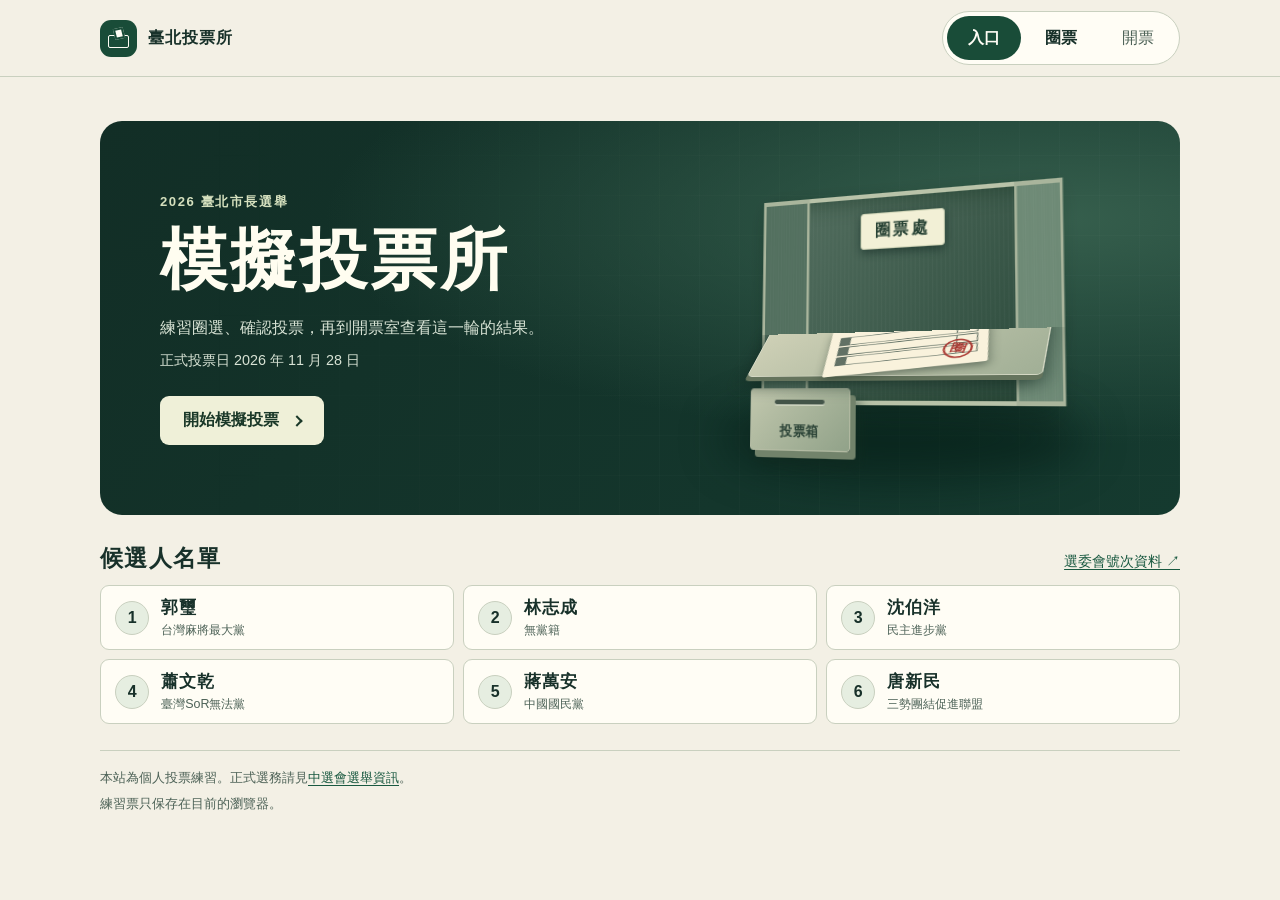
==== index.html @ f3acfd5a "Publish 2026 Taipei mayoral voting simulator" ====
<!doctype html>
<html lang="zh-Hant-TW">
<head>
  <meta charset="utf-8">
  <meta name="viewport" content="width=device-width, initial-scale=1, viewport-fit=cover">
  <meta name="description" content="2026 臺北市長模擬投票所。練習圈選、投票及開票，選票只留在目前的瀏覽器。">
  <meta name="color-scheme" content="light dark">
  <title>2026 臺北市長模擬投票所</title>
  <link rel="icon" href="[data-uri]">
  <style>
    :root {
      color-scheme: light;
      --ground: #f3f0e5;
      --paper: #fffdf5;
      --text: #18312a;
      --muted: #4d6257;
      --line: #c9d0bf;
      --accent: #195940;
      --button: #194c38;
      --button-text: #fffdf5;
      --selection: #e6eee1;
      --stamp: #a62c27;
      --shadow: 0 14px 35px #263f2812;
      --serif: "Noto Serif TC", "Noto Serif CJK TC", "Songti TC", PMingLiU, serif;
      --sans: Inter, "PingFang TC", "Noto Sans TC", "Noto Sans CJK TC", "Microsoft JhengHei", sans-serif;
    }

    @media (prefers-color-scheme: dark) {
      :root {
        color-scheme: dark;
        --ground: #151f1a;
        --paper: #202e26;
        --text: #f2f2e7;
        --muted: #becbc0;
        --line: #4b6255;
        --accent: #aee2c6;
        --button: #bde4cd;
        --button-text: #122d22;
        --selection: #30483b;
        --stamp: #ffaaa0;
        --shadow: 0 14px 35px #0003;
      }
    }

    *, *::before, *::after { box-sizing: border-box; }
    [hidden] { display: none !important; }
    body {
      margin: 0; padding: env(safe-area-inset-top, 0px) env(safe-area-inset-right, 0px) 0 env(safe-area-inset-left, 0px);
      background: var(--ground); color: var(--text); font: 1rem/1.65 var(--sans);
    }
    button, input { font: inherit; }
    button { cursor: pointer; }
    button:disabled { cursor: default; }
    a { color: var(--accent); text-underline-offset: .2em; }
    :focus-visible { outline: 3px solid var(--accent); outline-offset: 4px; }
    h1, h2, h3, p { margin: 0; }
    h1, h2 { line-height: 1.22; }
    h1:focus { outline: none; }
    .wrap { width: min(1080px, 100% - 64px); margin-inline: auto; }
    .sr-only {
      position: absolute; width: 1px; height: 1px; padding: 0; margin: -1px;
      overflow: hidden; clip-path: inset(50%); white-space: nowrap; border: 0;
    }
    .skip-link { position: fixed; z-index: 5; top: 12px; left: 12px; padding: 8px 14px; background: var(--paper); }
    .skip-link:not(:focus) { transform: translateY(-150%); }

    .site-header { border-bottom: 1px solid var(--line); }
    .header-inner { display: flex; min-height: 76px; align-items: center; justify-content: space-between; gap: 16px; }
    .brand { display: flex; align-items: center; gap: 11px; font-weight: 750; letter-spacing: .07em; }
    .brand-icon {
      position: relative; width: 37px; height: 37px; flex: none; border-radius: 11px;
      background: var(--button); color: var(--button-text);
    }
    .brand-icon::before {
      content: ""; position: absolute; inset: 15px 8px 9px;
      border: 1.5px solid currentColor; border-radius: 2px;
    }
    .brand-icon::after {
      content: ""; position: absolute; width: 10px; height: 11px; top: 8px; left: 14px;
      background: currentColor; border: 2px solid var(--button); transform: rotate(-14deg);
    }
    .step-nav { display: flex; gap: 3px; padding: 4px; border: 1px solid var(--line); border-radius: 28px; background: var(--paper); }
    .step-nav button {
      min-width: 74px; min-height: 44px; padding: 5px 12px; border: 0;
      border-radius: 24px; background: transparent; color: var(--text); font-weight: 700;
    }
    .step-nav button[aria-current="step"] { background: var(--button); color: var(--button-text); }
    .step-nav button:disabled { color: var(--muted); font-weight: 500; }
    .mobile-mode { display: none; }

    main { padding-block: clamp(20px, 4vw, 44px) 0; }
    .hero {
      display: grid; grid-template-columns: 1.12fr 1fr; align-items: center; isolation: isolate;
      position: relative; overflow: hidden; min-height: 394px; border-radius: 22px;
      background: radial-gradient(ellipse at 88% 25%, #365f4d, transparent 54%), linear-gradient(130deg, #122e26, #153a2f);
      color: #fffdf0;
    }
    .hero::before {
      content: ""; position: absolute; z-index: -1; inset: 0; opacity: .32; pointer-events: none;
      background: repeating-linear-gradient(90deg, transparent 0 39px, #b2ccb217 39px 40px),
                  repeating-linear-gradient(0deg, transparent 0 39px, #b2ccb217 39px 40px);
      mask-image: linear-gradient(90deg, transparent, black 70%);
    }
    .hero-copy { padding: clamp(28px, 5vw, 60px); padding-right: 0; }
    .eyebrow { color: var(--accent); font-size: .82rem; font-weight: 750; letter-spacing: .12em; }
    .hero .eyebrow { color: #d5e0be; }
    h1 { font-family: var(--serif); font-size: clamp(2.35rem, 5.2vw, 4.2rem); font-weight: 850; letter-spacing: .045em; }
    .hero h1 { margin-block: 7px 14px; }
    .hero-copy > p:not(.eyebrow) { max-width: 25em; color: #d8e3d5; }
    .hero-date { margin-top: 7px; font-size: .9rem; }
    .hero-copy .button { margin-top: 24px; }
    .button {
      display: inline-flex; align-items: center; justify-content: center; gap: 14px; min-height: 48px;
      padding: 10px 22px; border: 1px solid transparent; border-radius: 9px;
      background: var(--button); color: var(--button-text); font-weight: 750; text-align: center;
    }
    .button:not(:disabled):hover { filter: brightness(1.13); }
    .button:not(:disabled):active { filter: brightness(.93); }
    .button:disabled { opacity: .68; }
    .button.light { background: #eff0d8; color: #1a3828; }
    .button.light:focus-visible { outline-color: #e9f1da; }
    .button.secondary { background: transparent; border-color: var(--line); color: var(--text); }
    .arrow {
      display: inline-block; flex: none; width: 8px; height: 8px;
      border: solid currentColor; border-width: 0 2px 2px 0; transform: rotate(-45deg);
    }

    .booth-art {
      display: grid; place-items: center; position: relative; overflow: hidden; min-width: 0; min-height: 306px;
      perspective: 850px; isolation: isolate;
    }
    .booth-art::before {
      content: ""; position: absolute; z-index: -1; width: 78%; height: 21%; bottom: 9%;
      border-radius: 50%; background: #021c1490; filter: blur(22px);
    }
    .booth-scene {
      width: min(300px, 78%); height: 235px; position: relative; transform-style: preserve-3d;
      transform: rotateX(4deg) rotateY(var(--angle, -16deg)); transition: transform .2s ease-out;
    }
    .booth-wall {
      position: absolute; inset: 3px 24px 41px; border: 4px solid #b9c3a9; border-radius: 4px 4px 1px 1px;
      background: repeating-linear-gradient(90deg, #ffffff08 0 1px, transparent 1px 4px), linear-gradient(125deg, #557061, #2b4a3b);
      box-shadow: inset 0 0 22px #102e1c88, 0 8px 20px #0416104d;
    }
    .booth-wall::before, .booth-wall::after {
      content: ""; position: absolute; top: -4px; bottom: -4px; width: 72px;
      border: 4px solid #a9b59c; background: repeating-linear-gradient(90deg, #ffffff08 0 1px, transparent 1px 4px), #53705f;
    }
    .booth-wall::before { left: -4px; transform-origin: left; transform: rotateY(-48deg) translateZ(5px); }
    .booth-wall::after { right: -4px; transform-origin: right; transform: rotateY(55deg) translateZ(9px); background-color: #6e8a76; }
    .booth-sign {
      position: absolute; z-index: 1; inset: 21px 0 auto; width: max-content; margin: auto; padding: 3px 13px;
      border-radius: 3px; border: 1px solid #d2d6b9; box-shadow: 0 3px 8px #152b24a0;
      background: #f2f0d6; color: #284335; font-family: var(--serif); font-size: .94rem; font-weight: 850; letter-spacing: .15em;
    }
    .booth-desk {
      position: absolute; inset: auto 28px 35px; height: 84px; transform: rotateX(49deg) translateZ(22px);
      background: linear-gradient(135deg, #d1d2b8, #a1af96); border: 1px solid #d7dac6;
      border-radius: 5px; box-shadow: 0 6px 0 #65745d, 0 12px 19px #132a22b0;
    }
    .art-ballot {
      position: absolute; left: 26%; top: 10px; width: 55%; height: 65px; padding: 9px;
      transform: rotate(-8deg); border-radius: 2px; background: #f9f2dc; box-shadow: 1px 5px 10px #21302670;
    }
    .art-ballot i {
      display: block; position: relative; width: 100%; height: 12px; margin-block: 2px;
      border: 1px solid #627165; border-left-width: 10px;
    }
    .art-ballot i::after { content: ""; position: absolute; right: 0; inset-block: 0; width: 18px; border-left: 1px solid #627165; }
    .art-ballot .art-mark {
      position: absolute; display: block; width: 26px; height: 26px; right: 9%; bottom: 13%;
      border: 2px solid #a62c27; border-radius: 50%; color: #a62c27; opacity: 0;
      font: 800 .9rem/21px var(--serif); text-align: center; transform: rotate(13deg);
    }
    [data-marked] .art-mark { opacity: .9; animation: land .25s ease-out; }
    .booth-box {
      position: absolute; width: 30%; height: 54px; bottom: 2px; left: 10%; transform: translateZ(45px);
      border: 1px solid #b4bba3; border-radius: 3px; background: linear-gradient(135deg, #c1c7ad, #91a289);
      color: #294135; box-shadow: 5px 6px 0 #72836b, 9px 12px 12px #0f2a20aa;
      display: grid; align-items: end; justify-items: center; padding-bottom: 6px;
      font-family: var(--serif); font-size: .77rem; font-weight: 850; letter-spacing: .06em;
    }
    .booth-box::before {
      content: ""; position: absolute; width: 52%; height: 4px; top: 9px;
      border-radius: 2px; background: #435448; box-shadow: 0 1px 0 #e3e7d4;
    }
    .hero-art { align-self: stretch; margin-right: clamp(12px, 4vw, 46px); }
    .hero-art .booth-scene { width: min(320px, 80%); transform: rotateX(5deg) rotateY(-20deg) scale(1.13); }

    .section-head { display: flex; justify-content: space-between; align-items: baseline; flex-wrap: wrap; gap: 5px 16px; margin-block: 30px 12px; }
    .section-head h2 { font-family: var(--serif); font-size: 1.42rem; letter-spacing: .06em; }
    .section-head a { font-size: .88rem; }
    .candidate-list { display: grid; grid-template-columns: repeat(3, minmax(0, 1fr)); gap: 9px; margin: 0; padding: 0; list-style: none; }
    .candidate-list li {
      display: flex; align-items: center; gap: 12px; min-width: 0; min-height: 65px; padding: 8px 14px;
      border: 1px solid var(--line); border-radius: 9px; background: var(--paper);
    }
    .candidate-number {
      display: inline-grid; place-items: center; flex: none; width: 2.14em; height: 2.14em;
      border: 1px solid var(--line); border-radius: 50%; background: var(--selection); color: var(--text);
      font: 750 1rem/1 var(--sans); font-variant-numeric: tabular-nums;
    }
    .candidate-info { display: grid; min-width: 0; line-height: 1.35; }
    .candidate-info strong { font-size: 1.05rem; letter-spacing: .065em; }
    .candidate-info small { margin-top: 2px; color: var(--muted); font-size: .78rem; overflow-wrap: anywhere; }

    .page-heading { margin-block: 4px 24px; }
    .page-heading h1 { margin-block: 4px 8px; font-size: clamp(2.05rem, 4.8vw, 3.4rem); }
    .page-heading > p:last-child { color: var(--muted); }
    .ballot-layout, .results-layout { display: grid; grid-template-columns: minmax(0, 1.35fr) minmax(0, 1fr); align-items: start; gap: 18px; }
    .card { background: var(--paper); border: 1px solid var(--line); border-radius: 16px; box-shadow: var(--shadow); }
    .ballot { margin: 0; min-inline-size: 0; padding: 18px; }
    .ballot-title {
      display: block; width: 100%; padding: 4px 7px 0; font: 850 clamp(1.12rem, 3vw, 1.38rem)/1.3 var(--serif);
      letter-spacing: .05em;
    }
    .ballot-rows { display: grid; gap: 7px; }
    .choice { position: relative; }
    .ballot-row {
      display: grid; grid-template-columns: auto minmax(0, 1fr) auto; align-items: center; gap: 12px;
      min-height: 56px; padding: 6px 11px; border: 1px solid var(--line); border-radius: 8px;
      background: var(--paper); cursor: pointer;
    }
    .choice input:checked + .ballot-row { border-color: var(--accent); background: var(--selection); }
    .choice input:focus-visible + .ballot-row { outline: 3px solid var(--accent); outline-offset: 2px; }
    .choice input:disabled + .ballot-row { cursor: default; }
    .stamp-slot {
      display: grid; place-items: center; flex: none; width: 42px; height: 37px;
      border: 1px dashed var(--line); border-radius: 6px;
    }
    .stamp {
      display: grid; place-items: center; width: 34px; height: 34px;
      border: 2px solid currentColor; border-radius: 50%; color: var(--stamp);
      transform: rotate(-13deg); opacity: 0; font: 850 1.05rem/1 var(--serif);
    }
    .choice input:checked + .ballot-row .stamp { opacity: 1; animation: land .24s ease-out; }
    @keyframes land { from { transform: rotate(-13deg) scale(1.34); opacity: .1; } }
    .ballot-footer { display: grid; gap: 10px; margin-top: 14px; }
    .ballot-footer p { color: var(--muted); min-height: 1.65em; font-size: .91rem; }
    .ballot-footer .button { justify-self: start; }
    .ballot-visual {
      min-height: 290px; border-radius: 16px 16px 0 0; background: radial-gradient(ellipse at 56% 22%, #658275, #294639 88%);
    }
    .ballot-visual .booth-scene { width: min(276px, 76%); }
    .rotatable { cursor: grab; touch-action: pan-y; }
    .rotatable[data-dragging] { cursor: grabbing; user-select: none; }
    .rotatable[data-dragging] > * { transition: none; }
    .visual-caption { padding: 10px 15px; color: var(--muted); font-size: .83rem; text-align: center; }

    .results-layout { grid-template-columns: minmax(0, 1.65fr) minmax(0, 1fr); }
    .television {
      display: grid; place-items: center; min-width: 0; padding: 14px;
      border-radius: 20px; background: radial-gradient(ellipse at 44% 18%, #6a8375, #304b40);
      perspective: 1000px;
    }
    .tv-case {
      width: 100%; min-width: 0; padding: 11px; border: 1px solid #8c9e91; border-radius: 18px;
      background: linear-gradient(135deg, #3d504b, #202c2b); color: #f6f2df;
      box-shadow: 6px 8px 0 #1b2724, 9px 12px 18px #0f1a18ae;
      transform: rotateY(var(--angle, -7deg)); transition: transform .2s ease-out;
    }
    .tv-screen { min-width: 0; overflow: hidden; border: 1px solid #667b6a; border-radius: 11px; background: #172d26; }
    .tv-top {
      display: flex; flex-wrap: wrap; justify-content: space-between; gap: 2px 10px; align-items: center;
      padding: 8px 12px; background: #dbe5c6; color: #1b3025; font-size: .82rem; font-weight: 750;
    }
    .tv-content { display: grid; grid-template-columns: 1fr minmax(0, 2.2fr); gap: 9px; min-width: 0; padding: 15px 12px 12px; }
    .host {
      position: relative; align-self: end; justify-self: center; width: min(108px, 100%); aspect-ratio: 3 / 4;
      border-radius: 45% 45% 14% 14%; background: radial-gradient(ellipse at 50% 32%, #7b9671, #405b4c 75%); overflow: hidden;
    }
    .host-face {
      position: absolute; z-index: 1; top: 20%; left: 27%; width: 46%; height: 39%; border-radius: 48%;
      background: #f0c5a0; box-shadow: -3px -8px 0 1px #342b26, 3px -6px #342b26;
    }
    .host-face::before {
      content: ""; position: absolute; top: 43%; left: 28%; width: 9%; aspect-ratio: 1;
      border-radius: 50%; background: #2f2924; box-shadow: 16px 0 #2f2924;
    }
    .host-face::after {
      content: ""; position: absolute; bottom: 20%; left: 40%; width: 20%; height: 8%;
      border-radius: 0 0 10px 10px; background: #8f4c44;
    }
    .host-coat {
      position: absolute; bottom: -6%; left: 13%; width: 74%; height: 47%; border-radius: 45% 45% 8% 8%;
      background: linear-gradient(75deg, #243a51, #456177); box-shadow: 0 0 12px #14252299;
    }
    .host-coat::after {
      content: ""; position: absolute; top: 0; left: 32%; width: 36%; height: 38%;
      background: #f9f3dd; clip-path: polygon(0 0, 100% 0, 50% 100%);
    }
    .host[data-speaking] .host-face::after { animation: speak .22s 8 alternate ease-in-out; }
    @keyframes speak { to { height: 15%; } }
    .tallies { display: grid; gap: 6px; margin: 0; padding: 0; list-style: none; }
    .tally {
      display: grid; grid-template-columns: auto minmax(0, 1fr) auto; align-items: center; gap: 7px;
      font-size: .82rem; line-height: 1.25; color: #f4f0dc;
    }
    .tally-name { white-space: nowrap; }
    .tally-name span { display: inline-block; min-width: 1.1em; color: #c6d6bd; font-variant-numeric: tabular-nums; }
    .tally-meter { width: 100%; height: 5px; border-radius: 4px; background: #476156; }
    .tally[data-has-vote] .tally-meter { background: #c5dfa8; }
    .tally b { min-width: 1ch; text-align: right; font-variant-numeric: tabular-nums; }
    .tv-subtitle { padding: 7px 12px; border-top: 1px solid #526d5e; background: #14261f; color: #e5eedb; font-size: .82rem; }
    .receipt { display: grid; gap: 10px; padding: 18px; }
    .receipt h2 { font: 850 1.35rem/1.35 var(--serif); }
    .receipt p { color: var(--muted); }
    .receipt .button { justify-self: start; }
    .receipt .time { font-size: .86rem; }

    footer { margin-top: 26px; padding-block: 16px 26px; border-top: 1px solid var(--line); color: var(--muted); font-size: .84rem; }
    footer p + p { margin-top: 4px; }
    .status { margin-bottom: 12px; padding: 8px 12px; border-left: 3px solid var(--accent); border-radius: 4px; background: var(--selection); }
    dialog {
      width: min(425px, 100% - 32px); max-height: calc(100dvh - 32px); padding: 22px; overflow: auto;
      border: 1px solid var(--line); border-radius: 16px; background: var(--paper); color: var(--text);
    }
    dialog::backdrop { background: #0d231bb3; }
    dialog h2 { font: 850 1.45rem/1.35 var(--serif); }
    dialog p { margin-top: 9px; color: var(--muted); }
    dialog .dialog-error { color: var(--stamp); }
    .dialog-actions { display: flex; flex-wrap: wrap; gap: 8px; justify-content: flex-end; margin-top: 18px; }

    @media (hover: hover) {
      .choice input:not(:disabled) + .ballot-row:hover { border-color: var(--accent); }
      .step-nav button:not(:disabled):not([aria-current]):hover { background: var(--selection); }
    }
    @media (max-width: 720px) {
      .wrap { width: calc(100% - 36px); }
      .hero { min-height: 350px; }
      .hero-copy { padding: 28px; padding-right: 0; }
      .hero-art { min-height: 260px; }
      .hero-art .booth-scene { transform: rotateX(5deg) rotateY(-20deg) scale(.92); }
      .ballot-layout, .results-layout { grid-template-columns: minmax(0, 1fr); }
      .ballot-preview { max-width: 100%; }
    }
    @media (max-width: 550px) {
      html { scroll-padding-bottom: calc(76px + env(safe-area-inset-bottom, 0px)); }
      body { padding-bottom: calc(76px + env(safe-area-inset-bottom, 0px)); }
      .wrap { width: calc(100% - 28px); }
      .header-inner { min-height: 62px; }
      .mobile-mode { display: inline; color: var(--muted); font-size: .75rem; }
      .step-nav {
        position: fixed; z-index: 2; bottom: calc(10px + env(safe-area-inset-bottom, 0px)); left: 50%;
        transform: translateX(-50%); width: min(355px, 100% - 28px); justify-content: space-between; box-shadow: var(--shadow);
      }
      .step-nav button { flex: 1; min-width: 0; padding-inline: 5px; font-size: .9rem; }
      .hero { grid-template-columns: minmax(0, 1fr); min-height: 0; border-radius: 17px; }
      .hero-copy { padding: 23px 20px 0; }
      .hero-copy .button { margin-top: 17px; }
      .hero-art { margin: 0; min-height: 184px; height: 184px; }
      .hero-art .booth-scene {
        position: absolute; top: 50%; left: 50%; width: min(290px, 82%);
        transform: translate(-50%, -50%) rotateX(5deg) rotateY(-20deg) scale(.70);
      }
      .section-head { margin-top: 23px; }
      .candidate-list { grid-template-columns: repeat(2, minmax(0, 1fr)); }
      .candidate-list li { gap: 8px; padding-inline: 9px; }
      .candidate-info strong { font-size: 1rem; }
      .candidate-info small { font-size: .75rem; }
      .page-heading { margin-bottom: 16px; }
      .ballot { padding-inline: 12px; }
      .ballot-visual { min-height: 252px; }
      .television { padding: 11px; }
      .tv-case { padding: 8px; }
      .tv-content { grid-template-columns: minmax(45px, .7fr) minmax(0, 2.3fr); padding: 12px 9px; }
      .host-face::before { box-shadow: 11px 0 #2f2924; }
    }
    @media (max-width: 355px) {
      .candidate-list { grid-template-columns: 1fr; }
      .hero-copy { padding-inline: 16px; }
      .hero h1 { font-size: 2rem; }
      .tv-content { grid-template-columns: minmax(0, 1fr); }
      .host { display: none; }
    }
    @media (prefers-reduced-motion: reduce) {
      *, *::before, *::after { animation-duration: .001ms !important; transition-duration: .001ms !important; }
    }
  </style>
</head>
<body>
  <a class="skip-link" href="#main">跳到主要內容</a>
  <header class="site-header">
    <div class="wrap header-inner">
      <div class="brand"><span class="brand-icon" aria-hidden="true"></span>臺北投票所</div>
      <span class="mobile-mode">模擬練習</span>
      <nav class="step-nav" aria-label="模擬投票步驟">
        <button type="button" data-route="home" aria-current="step">入口</button>
        <button type="button" data-route="ballot" disabled>圈票</button>
        <button type="button" data-route="results" disabled>開票</button>
      </nav>
    </div>
  </header>

  <main id="main" class="wrap" tabindex="-1">
    <p class="status" id="status" role="status" hidden></p>
    <noscript><p class="status">請開啟 JavaScript，以使用模擬投票。</p></noscript>

    <section id="home-page" aria-labelledby="home-heading">
      <div class="hero">
        <div class="hero-copy">
          <p class="eyebrow">2026 臺北市長選舉</p>
          <h1 id="home-heading" tabindex="-1">模擬投票所</h1>
          <p>練習圈選、確認投票，再到開票室查看這一輪的結果。</p>
          <p class="hero-date">正式投票日 <time datetime="2026-11-28">2026 年 11 月 28 日</time></p>
          <button type="button" class="button light" id="start" disabled>
            <span id="start-label">開始模擬投票</span><i class="arrow" aria-hidden="true"></i>
          </button>
        </div>
        <div class="booth-art hero-art" aria-hidden="true" data-marked>
          <div class="booth-scene">
            <div class="booth-wall"></div><div class="booth-sign">圈票處</div>
            <div class="booth-desk"><div class="art-ballot"><i></i><i></i><i></i><span class="art-mark">圈</span></div></div>
            <div class="booth-box">投票箱</div>
          </div>
        </div>
      </div>
      <div class="section-head">
        <h2>候選人名單</h2>
        <a href="https://web.cec.gov.tw/central/article/65401">選委會號次資料 <span aria-hidden="true">↗</span></a>
      </div>
      <ol id="candidate-list" class="candidate-list" role="list"></ol>
    </section>

    <section id="ballot-page" aria-labelledby="ballot-heading" hidden>
      <div class="page-heading">
        <p class="eyebrow">臺北市第 9 屆市長選舉</p>
        <h1 id="ballot-heading" tabindex="-1">圈票處</h1>
        <p>選一位候選人。確認送出前可以改選。</p>
      </div>
      <div class="ballot-layout">
        <form id="ballot-form">
          <fieldset class="ballot card" id="ballot-fields">
            <legend class="ballot-title">臺北市長選舉票（練習用）</legend>
            <div class="ballot-rows" id="ballot-rows"></div>
            <div class="ballot-footer">
              <p id="selection-note" role="status">請圈選一位候選人。</p>
              <button type="submit" class="button" id="cast" disabled>投下練習票 <i class="arrow" aria-hidden="true"></i></button>
              <button type="button" class="button secondary" id="show-result" hidden>查看本輪結果 <i class="arrow" aria-hidden="true"></i></button>
            </div>
          </fieldset>
        </form>
        <div class="card ballot-preview">
          <div class="booth-art ballot-visual rotatable" id="ballot-visual" aria-hidden="true">
            <div class="booth-scene">
              <div class="booth-wall"></div><div class="booth-sign">圈票處</div>
              <div class="booth-desk"><div class="art-ballot"><i></i><i></i><i></i><span class="art-mark">圈</span></div></div>
              <div class="booth-box">投票箱</div>
            </div>
          </div>
          <p class="visual-caption" aria-hidden="true">左右拖曳，可轉動圈票處視角</p>
        </div>
      </div>
    </section>

    <section id="results-page" aria-labelledby="results-heading" hidden>
      <div class="page-heading">
        <p class="eyebrow">本機練習結果</p>
        <h1 id="results-heading" tabindex="-1">模擬開票室</h1>
        <p>這裡只顯示你這一輪的練習票。</p>
      </div>
      <div class="results-layout">
        <div>
          <div class="television rotatable" id="television">
            <div class="tv-case"><div class="tv-screen">
              <div class="tv-top"><span>模擬開票</span><span id="vote-total">0 張練習票</span></div>
              <div class="tv-content">
                <div class="host" id="host" aria-hidden="true"><div class="host-face"></div><div class="host-coat"></div></div>
                <ol id="tallies" class="tallies" role="list" aria-label="本輪各候選人票數"></ol>
              </div>
              <p class="tv-subtitle" id="presenter">練習選票已完成計票。</p>
            </div></div>
          </div>
          <p class="visual-caption" aria-hidden="true">左右拖曳，可轉動電視視角</p>
        </div>
        <div class="card receipt">
          <h2>本輪投票紀錄</h2>
          <p id="receipt-choice"></p>
          <p class="time" id="receipt-time"></p>
          <button type="button" class="button secondary" id="restart">再練習一輪</button>
        </div>
      </div>
    </section>

    <footer>
      <p>本站為個人投票練習。正式選務請見<a href="https://info.cec.gov.tw/vote2026/">中選會選舉資訊</a>。</p>
      <p id="storage-note">練習票只留在目前的瀏覽器。</p>
    </footer>
  </main>

  <dialog id="confirmation" aria-labelledby="dialog-title" aria-describedby="dialog-description">
    <h2 id="dialog-title"></h2>
    <p id="dialog-description"></p>
    <p class="dialog-error" id="dialog-error" role="alert" hidden></p>
    <div class="dialog-actions">
      <button type="button" class="button secondary" id="dialog-cancel" autofocus>取消</button>
      <button type="button" class="button" id="dialog-confirm">確認</button>
    </div>
  </dialog>

  <script>
    'use strict';

    const candidates = [
      { number: 1, name: '郭璽', party: '台灣麻將最大黨' },
      { number: 2, name: '林志成', party: '無黨籍' },
      { number: 3, name: '沈伯洋', party: '民主進步黨' },
      { number: 4, name: '蕭文乾', party: '臺灣SoR無法黨' },
      { number: 5, name: '蔣萬安', party: '中國國民黨' },
      { number: 6, name: '唐新民', party: '三勢團結促進聯盟' },
    ];
    const candidateByNumber = new Map(candidates.map(candidate => [candidate.number, candidate]));
    const databaseName = '2026Taipeivote';
    const storeName = 'practice-round';
    const voteKey = 'vote';
    const dateFormatter = new Intl.DateTimeFormat('zh-TW', {
      timeZone: 'Asia/Taipei', year: 'numeric', month: '2-digit', day: '2-digit',
      hour: '2-digit', minute: '2-digit', hourCycle: 'h23',
    });
    const byId = id => document.getElementById(id);
    const pages = { home: byId('home-page'), ballot: byId('ballot-page'), results: byId('results-page') };
    const routeButtons = document.querySelectorAll('.step-nav button');
    const dialog = byId('confirmation');
    const ballotForm = byId('ballot-form');
    const choiceInfo = candidate => `${candidate.number} 號 ${candidate.name}`;
    let database = null;
    let channel = null;
    let vote = null;
    let selection = null;
    let route = 'home';
    let ready = false;
    let busy = false;
    let refreshVersion = 0;
    let dialogAction = null;

    // The only interpolated HTML here comes from the static candidate roster above.
    function candidateInfo(candidate) {
      return `<span class="candidate-number" aria-label="${candidate.number} 號">${candidate.number}</span>
        <span class="candidate-info"><strong>${candidate.name}</strong><small>${candidate.party}</small></span>`;
    }

    byId('candidate-list').innerHTML = candidates.map(candidate => `<li>${candidateInfo(candidate)}</li>`).join('');
    byId('ballot-rows').innerHTML = candidates.map(candidate => `<div class="choice">
      <input class="sr-only" type="radio" id="candidate-${candidate.number}" name="candidate" value="${candidate.number}"
        aria-label="${choiceInfo(candidate)}，${candidate.party}">
      <label class="ballot-row" for="candidate-${candidate.number}">${candidateInfo(candidate)}
        <span class="stamp-slot" aria-hidden="true"><span class="stamp">圈</span></span>
      </label>
    </div>`).join('');
    byId('tallies').innerHTML = candidates.map(candidate => `<li class="tally" data-number="${candidate.number}">
      <span class="tally-name"><span aria-label="${candidate.number} 號">${candidate.number}</span> ${candidate.name}</span>
      <i class="tally-meter" aria-hidden="true"></i><b>0<span class="sr-only"> 票</span></b>
    </li>`).join('');
    const radios = ballotForm.querySelectorAll('input[type="radio"]');
    const tallies = byId('tallies').children;

    function validateVote(record) {
      if (!record || !candidateByNumber.has(record.number) || !Number.isSafeInteger(record.time)
        || record.time <= 0 || record.time > 8.64e15) return null;
      return record;
    }

    function sameVote(first, second) {
      return first?.number === second?.number && first?.time === second?.time;
    }

    function openDatabase() {
      return new Promise((resolve, reject) => {
        const request = window.indexedDB.open(databaseName, 1);
        let expired = false;
        const timeout = setTimeout(() => {
          expired = true;
          reject(new Error('開啟本機資料逾時'));
        }, 3000);
        request.onupgradeneeded = () => request.result.createObjectStore(storeName);
        request.onerror = () => {
          clearTimeout(timeout);
          reject(request.error);
        };
        request.onsuccess = () => {
          clearTimeout(timeout);
          const opened = request.result;
          if (expired) opened.close();
          else resolve(opened);
        };
      });
    }

    function accessVote(update = null) {
      if (!database) return Promise.resolve(update ? update(vote) : vote);
      return new Promise((resolve, reject) => {
        // The read and write share one transaction, so two tabs cannot save two votes.
        const transaction = database.transaction(storeName, update ? 'readwrite' : 'readonly');
        const store = transaction.objectStore(storeName);
        const request = store.get(voteKey);
        let savedVote = null;
        request.onsuccess = () => {
          const previousVote = validateVote(request.result);
          savedVote = update ? update(previousVote) : previousVote;
          if (savedVote !== previousVote) {
            if (savedVote) store.put(savedVote, voteKey);
            else store.delete(voteKey);
          }
        };
        transaction.oncomplete = () => resolve(savedVote);
        transaction.onabort = () => reject(transaction.error);
      });
    }

    function render() {
      const markedNumber = vote?.number ?? selection;
      byId('start').disabled = !ready;
      byId('start-label').textContent = vote ? '查看本輪結果' : '開始模擬投票';
      byId('cast').hidden = Boolean(vote);
      byId('cast').disabled = !ready || busy || !selection || Boolean(vote);
      byId('show-result').hidden = !vote;
      byId('restart').disabled = busy;
      for (const button of routeButtons) {
        button.disabled = (button.dataset.route !== 'home' && !ready)
          || (button.dataset.route === 'results' && !vote);
      }
      for (const radio of radios) {
        radio.checked = Number(radio.value) === markedNumber;
        radio.disabled = busy || Boolean(vote);
      }
      byId('ballot-visual').toggleAttribute('data-marked', Boolean(markedNumber));
      const candidate = candidateByNumber.get(markedNumber);
      byId('selection-note').textContent = candidate
        ? `${vote ? '已投給' : '已圈選'} ${choiceInfo(candidate)}。`
        : '請圈選一位候選人。';
      byId('vote-total').textContent = `${vote ? 1 : 0} 張練習票`;
      for (const tally of tallies) {
        const hasVote = Number(tally.dataset.number) === vote?.number;
        tally.toggleAttribute('data-has-vote', hasVote);
        tally.querySelector('b').firstChild.nodeValue = hasVote ? '1' : '0';
      }
      byId('receipt-choice').textContent = vote ? `已投出 1 張練習票給 ${choiceInfo(candidate)}。` : '';
      byId('receipt-time').textContent = vote ? `臺灣時間 ${dateFormatter.format(vote.time)}` : '';
    }

    function setStatus(message = '') {
      const status = byId('status');
      status.textContent = message;
      status.hidden = !message;
    }

    function navigate(next, historyMode = 'push', moveFocus = true) {
      const requestedResults = next === 'results';
      if (requestedResults && !vote) next = 'ballot';
      const hash = next === 'home' ? '' : `#${next}`;
      if (historyMode !== 'none' && location.hash !== hash) {
        const url = new URL(location.href);
        url.hash = hash;
        try {
          if (historyMode === 'replace') history.replaceState(null, '', url);
          else history.pushState(null, '', url);
        } catch {
          // Some local file viewers restrict changes to session history.
        }
      }
      const changed = route !== next;
      if (changed && dialog.open && !busy) dialog.close();
      route = next;
      for (const [name, page] of Object.entries(pages)) page.hidden = name !== route;
      for (const button of routeButtons) {
        if (button.dataset.route === route) button.setAttribute('aria-current', 'step');
        else button.removeAttribute('aria-current');
      }
      if (requestedResults && !vote) setStatus('投出練習票後即可查看開票結果。');
      if (moveFocus && changed) {
        window.scrollTo(0, 0);
        byId(`${route}-heading`).focus({ preventScroll: true });
      }
      byId('host').toggleAttribute('data-speaking', route === 'results' && Boolean(vote));
    }

    function followLocation(moveFocus = true) {
      if (!ready) return;
      if (location.hash === '#main') return;
      const hash = location.hash.slice(1);
      const next = hash === 'ballot' || hash === 'results' ? hash : 'home';
      if (moveFocus && next !== route) setStatus();
      navigate(next, 'replace', moveFocus);
    }

    function showConfirmation(action) {
      if (busy || dialog.open) return;
      const casting = action === 'cast';
      const candidate = candidateByNumber.get(selection);
      if (casting ? (!candidate || vote) : !vote) return;
      const title = casting ? '確認投票' : '再練習一輪';
      const description = casting
        ? `這張練習票將投給 ${choiceInfo(candidate)}。投出後，本輪無法改選。`
        : '開始新一輪會清除這個瀏覽器的本輪練習票。';
      dialogAction = action;
      byId('dialog-title').textContent = title;
      byId('dialog-description').textContent = description;
      byId('dialog-confirm').textContent = casting ? '確認投票' : '開始新一輪';
      byId('dialog-error').hidden = true;
      if (typeof dialog.showModal === 'function') dialog.showModal();
      else if (window.confirm(description)) void applyAction(action);
    }

    async function applyAction(action) {
      if (busy || (action === 'cast' ? (!selection || vote) : !vote)) return;
      busy = true;
      refreshVersion += 1;
      byId('dialog-error').hidden = true;
      byId('dialog-confirm').disabled = true;
      byId('dialog-cancel').disabled = true;
      render();
      let completed = false;
      try {
        if (action === 'cast') {
          const intendedVote = { number: selection, time: Date.now() };
          vote = await accessVote(savedVote => savedVote ?? intendedVote);
          if (!sameVote(vote, intendedVote)) {
            setStatus('這個瀏覽器已有本輪的練習票，已顯示先前投出的結果。');
          } else setStatus();
        } else {
          const expectedVote = vote;
          vote = await accessVote(savedVote => sameVote(savedVote, expectedVote) ? null : savedVote);
          setStatus(vote ? '本輪練習票已在其他分頁更新，請確認目前的紀錄。' : '');
        }
        selection = null;
        completed = true;
        if (dialog.open) dialog.close();
        navigate(vote ? 'results' : 'ballot', action === 'cast' ? 'push' : 'replace');
      } catch {
        const message = '目前無法更新本機紀錄，請再試一次。';
        if (dialog.open) {
          byId('dialog-error').textContent = message;
          byId('dialog-error').hidden = false;
        } else setStatus(message);
      } finally {
        busy = false;
        byId('dialog-confirm').disabled = false;
        byId('dialog-cancel').disabled = false;
        render();
      }
      if (completed) channel?.postMessage('changed');
      void syncVote();
    }

    async function syncVote() {
      if (!ready || !database || busy) return;
      const version = ++refreshVersion;
      let savedVote;
      try {
        savedVote = await accessVote();
      } catch {
        return;
      }
      if (version !== refreshVersion || busy) return;
      if (sameVote(vote, savedVote)) return;
      vote = savedVote;
      selection = null;
      if (dialog.open) dialog.close();
      render();
      setStatus(vote ? '本輪已有一張練習票，可到開票室查看結果。' : '本輪練習票已清除，可以重新圈選。');
      if (!vote && route === 'results') navigate('ballot', 'replace');
    }

    function enableRotation(surface, defaultAngle) {
      let pointer = null;
      let startX = 0;
      let angle = defaultAngle;
      let initialAngle = defaultAngle;
      surface.addEventListener('pointerdown', event => {
        if (pointer !== null || !event.isPrimary || event.button !== 0) return;
        pointer = event.pointerId;
        startX = event.clientX;
        initialAngle = angle;
        surface.setPointerCapture(pointer);
        surface.toggleAttribute('data-dragging', true);
      });
      surface.addEventListener('pointermove', event => {
        if (event.pointerId !== pointer) return;
        angle = Math.max(-24, Math.min(24, initialAngle + (event.clientX - startX) * .38));
        surface.style.setProperty('--angle', `${angle}deg`);
      });
      function finish(event) {
        if (event.pointerId !== pointer) return;
        pointer = null;
        surface.removeAttribute('data-dragging');
      }
      for (const name of ['pointerup', 'pointercancel', 'lostpointercapture']) surface.addEventListener(name, finish);
    }

    for (const button of routeButtons) {
      button.addEventListener('click', () => {
        setStatus();
        navigate(button.dataset.route);
      });
    }
    document.querySelector('.skip-link').addEventListener('click', event => {
      event.preventDefault();
      byId(`${route}-heading`).focus();
    });
    byId('start').addEventListener('click', () => {
      setStatus();
      navigate(vote ? 'results' : 'ballot');
    });
    byId('show-result').addEventListener('click', () => navigate('results'));
    ballotForm.addEventListener('change', event => {
      if (!event.target.matches('input[type="radio"]') || busy || vote) return;
      selection = Number(event.target.value);
      setStatus();
      render();
    });
    ballotForm.addEventListener('submit', event => {
      event.preventDefault();
      showConfirmation('cast');
    });
    byId('restart').addEventListener('click', () => showConfirmation('reset'));
    byId('dialog-cancel').addEventListener('click', () => dialog.close());
    byId('dialog-confirm').addEventListener('click', () => void applyAction(dialogAction));
    dialog.addEventListener('cancel', event => { if (busy) event.preventDefault(); });
    window.addEventListener('popstate', () => followLocation());
    window.addEventListener('hashchange', () => followLocation());
    window.addEventListener('pageshow', () => void syncVote());
    document.addEventListener('visibilitychange', () => { if (!document.hidden) void syncVote(); });
    enableRotation(byId('ballot-visual'), -16);
    enableRotation(byId('television'), -7);

    async function initialize() {
      try {
        database = await openDatabase();
        vote = await accessVote();
        database.onversionchange = () => database.close();
        byId('storage-note').textContent = '練習票只保存在目前的瀏覽器。';
      } catch {
        database?.close();
        database = null;
        byId('storage-note').textContent = '無法使用本機儲存。練習票只保留在此頁，重新整理後會清除。';
        setStatus('目前僅能在此頁練習，重新整理後會清除紀錄。');
      }
      if (database && typeof BroadcastChannel === 'function') {
        try {
          channel = new BroadcastChannel(`${databaseName}-round`);
          channel.addEventListener('message', () => void syncVote());
        } catch {
          // Visible pages still re-read the record when returning to the foreground.
        }
      }
      ready = true;
      render();
      followLocation(false);
    }
    void initialize();
  </script>
</body>
</html>
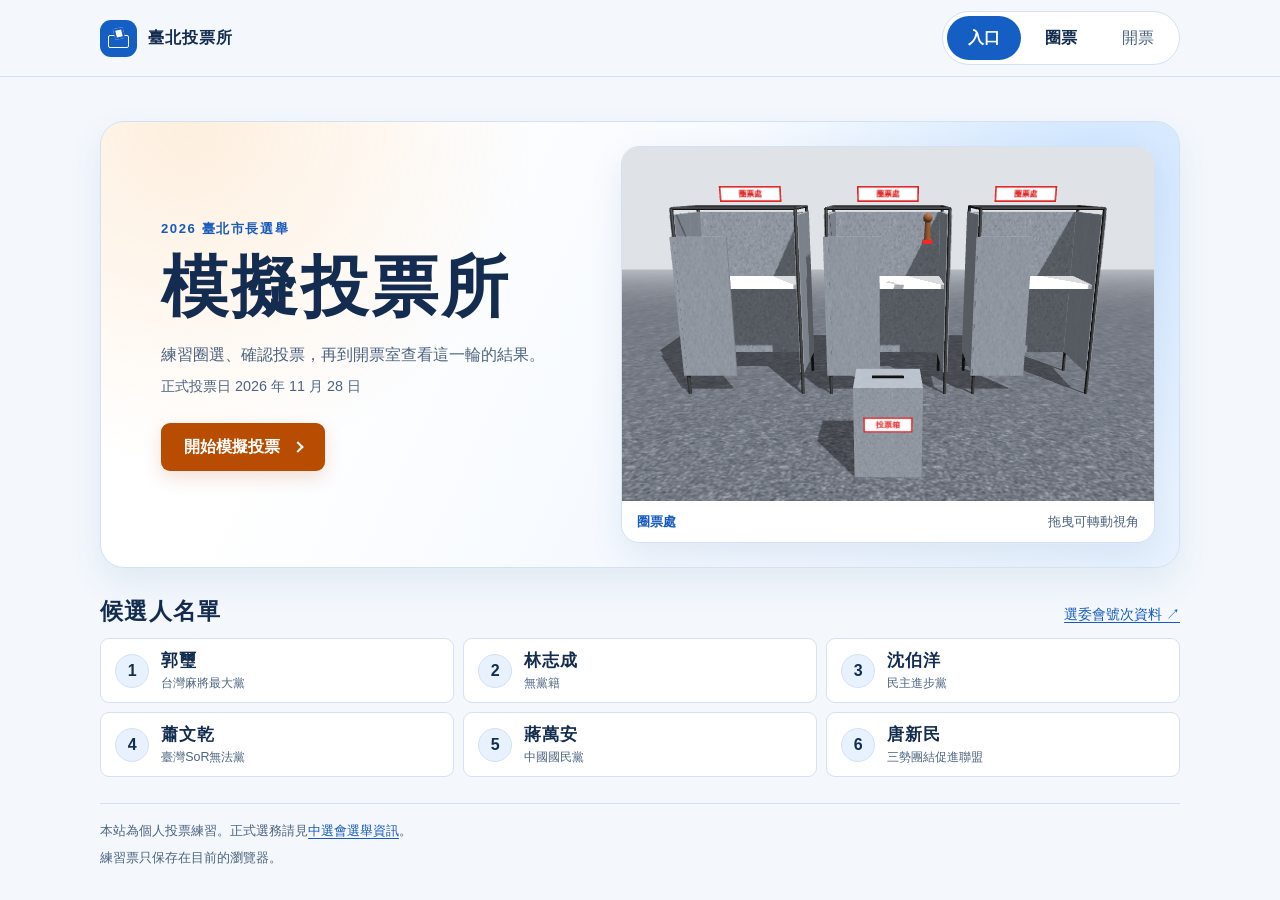
==== commit 234571cc: "Restore original 3D polling station and refresh site colors" ====
--- a/index.html
+++ b/index.html
@@ -6,21 +6,23 @@
   <meta name="description" content="2026 臺北市長模擬投票所。練習圈選、投票及開票，選票只留在目前的瀏覽器。">
   <meta name="color-scheme" content="light dark">
   <title>2026 臺北市長模擬投票所</title>
-  <link rel="icon" href="[data-uri]">
+  <link rel="icon" href="[data-uri]">
+  <script defer src="vendor/three.min.js"></script>
+  <script defer src="booth.js"></script>
   <style>
     :root {
       color-scheme: light;
-      --ground: #f3f0e5;
-      --paper: #fffdf5;
-      --text: #18312a;
-      --muted: #4d6257;
-      --line: #c9d0bf;
-      --accent: #195940;
-      --button: #194c38;
-      --button-text: #fffdf5;
-      --selection: #e6eee1;
-      --stamp: #a62c27;
-      --shadow: 0 14px 35px #263f2812;
+      --ground: #f4f8fd;
+      --paper: #ffffff;
+      --text: #142c50;
+      --muted: #4d6481;
+      --line: #d5e1f0;
+      --accent: #175bbf;
+      --button: #155fc4;
+      --button-text: #ffffff;
+      --selection: #e8f2ff;
+      --stamp: #c95709;
+      --shadow: 0 14px 35px #24578a18;
       --serif: "Noto Serif TC", "Noto Serif CJK TC", "Songti TC", PMingLiU, serif;
       --sans: Inter, "PingFang TC", "Noto Sans TC", "Noto Sans CJK TC", "Microsoft JhengHei", sans-serif;
     }
@@ -28,16 +30,16 @@
     @media (prefers-color-scheme: dark) {
       :root {
         color-scheme: dark;
-        --ground: #151f1a;
-        --paper: #202e26;
-        --text: #f2f2e7;
-        --muted: #becbc0;
-        --line: #4b6255;
-        --accent: #aee2c6;
-        --button: #bde4cd;
-        --button-text: #122d22;
-        --selection: #30483b;
-        --stamp: #ffaaa0;
+        --ground: #101d33;
+        --paper: #1b304d;
+        --text: #f4f8ff;
+        --muted: #c2d0e4;
+        --line: #4b6788;
+        --accent: #a8cfff;
+        --button: #b5d7ff;
+        --button-text: #102849;
+        --selection: #29476e;
+        --stamp: #ffb777;
         --shadow: 0 14px 35px #0003;
       }
     }
@@ -90,23 +92,21 @@
 
     main { padding-block: clamp(20px, 4vw, 44px) 0; }
     .hero {
-      display: grid; grid-template-columns: 1.12fr 1fr; align-items: center; isolation: isolate;
-      position: relative; overflow: hidden; min-height: 394px; border-radius: 22px;
-      background: radial-gradient(ellipse at 88% 25%, #365f4d, transparent 54%), linear-gradient(130deg, #122e26, #153a2f);
-      color: #fffdf0;
+      display: grid; grid-template-columns: .92fr 1.08fr; align-items: center; isolation: isolate;
+      position: relative; overflow: hidden; min-height: 420px; border: 1px solid var(--line); border-radius: 24px;
+      background: linear-gradient(115deg, var(--paper) 22%, var(--selection)); color: var(--text); box-shadow: var(--shadow);
     }
     .hero::before {
-      content: ""; position: absolute; z-index: -1; inset: 0; opacity: .32; pointer-events: none;
-      background: repeating-linear-gradient(90deg, transparent 0 39px, #b2ccb217 39px 40px),
-                  repeating-linear-gradient(0deg, transparent 0 39px, #b2ccb217 39px 40px);
-      mask-image: linear-gradient(90deg, transparent, black 70%);
+      content: ""; position: absolute; z-index: -1; inset: 0; pointer-events: none;
+      background: radial-gradient(circle at 8% 0%, #f8aa5230, transparent 32%),
+                  radial-gradient(circle at 92% 9%, #7dbbff42, transparent 32%);
     }
     .hero-copy { padding: clamp(28px, 5vw, 60px); padding-right: 0; }
     .eyebrow { color: var(--accent); font-size: .82rem; font-weight: 750; letter-spacing: .12em; }
-    .hero .eyebrow { color: #d5e0be; }
+    .hero .eyebrow { color: var(--accent); }
     h1 { font-family: var(--serif); font-size: clamp(2.35rem, 5.2vw, 4.2rem); font-weight: 850; letter-spacing: .045em; }
     .hero h1 { margin-block: 7px 14px; }
-    .hero-copy > p:not(.eyebrow) { max-width: 25em; color: #d8e3d5; }
+    .hero-copy > p:not(.eyebrow) { max-width: 25em; color: var(--muted); }
     .hero-date { margin-top: 7px; font-size: .9rem; }
     .hero-copy .button { margin-top: 24px; }
     .button {
@@ -117,75 +117,28 @@
     .button:not(:disabled):hover { filter: brightness(1.13); }
     .button:not(:disabled):active { filter: brightness(.93); }
     .button:disabled { opacity: .68; }
-    .button.light { background: #eff0d8; color: #1a3828; }
-    .button.light:focus-visible { outline-color: #e9f1da; }
+    .button.light { background: #b84c00; color: #fff; box-shadow: 0 7px 18px #bd5c2630; }
+    .button.light:focus-visible { outline-color: var(--accent); }
     .button.secondary { background: transparent; border-color: var(--line); color: var(--text); }
     .arrow {
       display: inline-block; flex: none; width: 8px; height: 8px;
       border: solid currentColor; border-width: 0 2px 2px 0; transform: rotate(-45deg);
     }
 
-    .booth-art {
-      display: grid; place-items: center; position: relative; overflow: hidden; min-width: 0; min-height: 306px;
-      perspective: 850px; isolation: isolate;
-    }
-    .booth-art::before {
-      content: ""; position: absolute; z-index: -1; width: 78%; height: 21%; bottom: 9%;
-      border-radius: 50%; background: #021c1490; filter: blur(22px);
-    }
-    .booth-scene {
-      width: min(300px, 78%); height: 235px; position: relative; transform-style: preserve-3d;
-      transform: rotateX(4deg) rotateY(var(--angle, -16deg)); transition: transform .2s ease-out;
-    }
-    .booth-wall {
-      position: absolute; inset: 3px 24px 41px; border: 4px solid #b9c3a9; border-radius: 4px 4px 1px 1px;
-      background: repeating-linear-gradient(90deg, #ffffff08 0 1px, transparent 1px 4px), linear-gradient(125deg, #557061, #2b4a3b);
-      box-shadow: inset 0 0 22px #102e1c88, 0 8px 20px #0416104d;
-    }
-    .booth-wall::before, .booth-wall::after {
-      content: ""; position: absolute; top: -4px; bottom: -4px; width: 72px;
-      border: 4px solid #a9b59c; background: repeating-linear-gradient(90deg, #ffffff08 0 1px, transparent 1px 4px), #53705f;
-    }
-    .booth-wall::before { left: -4px; transform-origin: left; transform: rotateY(-48deg) translateZ(5px); }
-    .booth-wall::after { right: -4px; transform-origin: right; transform: rotateY(55deg) translateZ(9px); background-color: #6e8a76; }
-    .booth-sign {
-      position: absolute; z-index: 1; inset: 21px 0 auto; width: max-content; margin: auto; padding: 3px 13px;
-      border-radius: 3px; border: 1px solid #d2d6b9; box-shadow: 0 3px 8px #152b24a0;
-      background: #f2f0d6; color: #284335; font-family: var(--serif); font-size: .94rem; font-weight: 850; letter-spacing: .15em;
-    }
-    .booth-desk {
-      position: absolute; inset: auto 28px 35px; height: 84px; transform: rotateX(49deg) translateZ(22px);
-      background: linear-gradient(135deg, #d1d2b8, #a1af96); border: 1px solid #d7dac6;
-      border-radius: 5px; box-shadow: 0 6px 0 #65745d, 0 12px 19px #132a22b0;
-    }
-    .art-ballot {
-      position: absolute; left: 26%; top: 10px; width: 55%; height: 65px; padding: 9px;
-      transform: rotate(-8deg); border-radius: 2px; background: #f9f2dc; box-shadow: 1px 5px 10px #21302670;
-    }
-    .art-ballot i {
-      display: block; position: relative; width: 100%; height: 12px; margin-block: 2px;
-      border: 1px solid #627165; border-left-width: 10px;
-    }
-    .art-ballot i::after { content: ""; position: absolute; right: 0; inset-block: 0; width: 18px; border-left: 1px solid #627165; }
-    .art-ballot .art-mark {
-      position: absolute; display: block; width: 26px; height: 26px; right: 9%; bottom: 13%;
-      border: 2px solid #a62c27; border-radius: 50%; color: #a62c27; opacity: 0;
-      font: 800 .9rem/21px var(--serif); text-align: center; transform: rotate(13deg);
-    }
-    [data-marked] .art-mark { opacity: .9; animation: land .25s ease-out; }
-    .booth-box {
-      position: absolute; width: 30%; height: 54px; bottom: 2px; left: 10%; transform: translateZ(45px);
-      border: 1px solid #b4bba3; border-radius: 3px; background: linear-gradient(135deg, #c1c7ad, #91a289);
-      color: #294135; box-shadow: 5px 6px 0 #72836b, 9px 12px 12px #0f2a20aa;
-      display: grid; align-items: end; justify-items: center; padding-bottom: 6px;
-      font-family: var(--serif); font-size: .77rem; font-weight: 850; letter-spacing: .06em;
-    }
-    .booth-box::before {
-      content: ""; position: absolute; width: 52%; height: 4px; top: 9px;
-      border-radius: 2px; background: #435448; box-shadow: 0 1px 0 #e3e7d4;
-    }
-    .hero-art { align-self: stretch; margin-right: clamp(12px, 4vw, 46px); }
-    .hero-art .booth-scene { width: min(320px, 80%); transform: rotateX(5deg) rotateY(-20deg) scale(1.13); }
+    .scene-card { overflow: hidden; border: 1px solid var(--line); border-radius: 18px; background: var(--paper); box-shadow: var(--shadow); }
+    .hero-art { min-width: 0; margin: 24px; }
+    .scene-stage {
+      display: grid; place-items: center; position: relative; overflow: hidden; min-width: 0;
+      height: 354px; background: #dfe2e7;
+    }
+    .scene-stage canvas { display: block; width: 100%; height: 100%; touch-action: pan-y; cursor: grab; }
+    .scene-stage canvas[data-dragging] { cursor: grabbing; }
+    .scene-status { padding: 20px; color: #34455b; font-size: .9rem; text-align: center; }
+    .scene-caption {
+      display: flex; align-items: center; justify-content: space-between; gap: 12px;
+      padding: 10px 15px; color: var(--muted); font-size: .8rem;
+    }
+    .scene-caption strong { color: var(--accent); font-weight: 750; }
 
     .section-head { display: flex; justify-content: space-between; align-items: baseline; flex-wrap: wrap; gap: 5px 16px; margin-block: 30px 12px; }
     .section-head h2 { font-family: var(--serif); font-size: 1.42rem; letter-spacing: .06em; }
@@ -207,7 +160,7 @@
     .page-heading { margin-block: 4px 24px; }
     .page-heading h1 { margin-block: 4px 8px; font-size: clamp(2.05rem, 4.8vw, 3.4rem); }
     .page-heading > p:last-child { color: var(--muted); }
-    .ballot-layout, .results-layout { display: grid; grid-template-columns: minmax(0, 1.35fr) minmax(0, 1fr); align-items: start; gap: 18px; }
+    .ballot-layout, .results-layout { display: grid; grid-template-columns: minmax(0, 1.05fr) minmax(0, 1fr); align-items: start; gap: 20px; }
     .card { background: var(--paper); border: 1px solid var(--line); border-radius: 16px; box-shadow: var(--shadow); }
     .ballot { margin: 0; min-inline-size: 0; padding: 18px; }
     .ballot-title {
@@ -238,10 +191,7 @@
     .ballot-footer { display: grid; gap: 10px; margin-top: 14px; }
     .ballot-footer p { color: var(--muted); min-height: 1.65em; font-size: .91rem; }
     .ballot-footer .button { justify-self: start; }
-    .ballot-visual {
-      min-height: 290px; border-radius: 16px 16px 0 0; background: radial-gradient(ellipse at 56% 22%, #658275, #294639 88%);
-    }
-    .ballot-visual .booth-scene { width: min(276px, 76%); }
+    .ballot-preview .scene-stage { height: 406px; }
     .rotatable { cursor: grab; touch-action: pan-y; }
     .rotatable[data-dragging] { cursor: grabbing; user-select: none; }
     .rotatable[data-dragging] > * { transition: none; }
@@ -250,24 +200,24 @@
     .results-layout { grid-template-columns: minmax(0, 1.65fr) minmax(0, 1fr); }
     .television {
       display: grid; place-items: center; min-width: 0; padding: 14px;
-      border-radius: 20px; background: radial-gradient(ellipse at 44% 18%, #6a8375, #304b40);
+      border-radius: 20px; background: radial-gradient(ellipse at 44% 18%, #b6d6ff, #8eb6e3);
       perspective: 1000px;
     }
     .tv-case {
-      width: 100%; min-width: 0; padding: 11px; border: 1px solid #8c9e91; border-radius: 18px;
-      background: linear-gradient(135deg, #3d504b, #202c2b); color: #f6f2df;
-      box-shadow: 6px 8px 0 #1b2724, 9px 12px 18px #0f1a18ae;
+      width: 100%; min-width: 0; padding: 11px; border: 1px solid #92afd4; border-radius: 18px;
+      background: linear-gradient(135deg, #37648e, #18385b); color: #f8fbff;
+      box-shadow: 6px 8px 0 #15365b, 9px 12px 18px #12355cae;
       transform: rotateY(var(--angle, -7deg)); transition: transform .2s ease-out;
     }
-    .tv-screen { min-width: 0; overflow: hidden; border: 1px solid #667b6a; border-radius: 11px; background: #172d26; }
+    .tv-screen { min-width: 0; overflow: hidden; border: 1px solid #6b90b8; border-radius: 11px; background: #102f54; }
     .tv-top {
       display: flex; flex-wrap: wrap; justify-content: space-between; gap: 2px 10px; align-items: center;
-      padding: 8px 12px; background: #dbe5c6; color: #1b3025; font-size: .82rem; font-weight: 750;
+      padding: 8px 12px; background: #dceeff; color: #193d67; font-size: .82rem; font-weight: 750;
     }
     .tv-content { display: grid; grid-template-columns: 1fr minmax(0, 2.2fr); gap: 9px; min-width: 0; padding: 15px 12px 12px; }
     .host {
       position: relative; align-self: end; justify-self: center; width: min(108px, 100%); aspect-ratio: 3 / 4;
-      border-radius: 45% 45% 14% 14%; background: radial-gradient(ellipse at 50% 32%, #7b9671, #405b4c 75%); overflow: hidden;
+      border-radius: 45% 45% 14% 14%; background: radial-gradient(ellipse at 50% 32%, #87acd1, #486e97 75%); overflow: hidden;
     }
     .host-face {
       position: absolute; z-index: 1; top: 20%; left: 27%; width: 46%; height: 39%; border-radius: 48%;
@@ -287,21 +237,21 @@
     }
     .host-coat::after {
       content: ""; position: absolute; top: 0; left: 32%; width: 36%; height: 38%;
-      background: #f9f3dd; clip-path: polygon(0 0, 100% 0, 50% 100%);
+      background: #ffffff; clip-path: polygon(0 0, 100% 0, 50% 100%);
     }
     .host[data-speaking] .host-face::after { animation: speak .22s 8 alternate ease-in-out; }
     @keyframes speak { to { height: 15%; } }
     .tallies { display: grid; gap: 6px; margin: 0; padding: 0; list-style: none; }
     .tally {
       display: grid; grid-template-columns: auto minmax(0, 1fr) auto; align-items: center; gap: 7px;
-      font-size: .82rem; line-height: 1.25; color: #f4f0dc;
+      font-size: .82rem; line-height: 1.25; color: #f2f7ff;
     }
     .tally-name { white-space: nowrap; }
-    .tally-name span { display: inline-block; min-width: 1.1em; color: #c6d6bd; font-variant-numeric: tabular-nums; }
-    .tally-meter { width: 100%; height: 5px; border-radius: 4px; background: #476156; }
-    .tally[data-has-vote] .tally-meter { background: #c5dfa8; }
+    .tally-name span { display: inline-block; min-width: 1.1em; color: #b8d3f5; font-variant-numeric: tabular-nums; }
+    .tally-meter { width: 100%; height: 5px; border-radius: 4px; background: #54769a; }
+    .tally[data-has-vote] .tally-meter { background: #ffad62; }
     .tally b { min-width: 1ch; text-align: right; font-variant-numeric: tabular-nums; }
-    .tv-subtitle { padding: 7px 12px; border-top: 1px solid #526d5e; background: #14261f; color: #e5eedb; font-size: .82rem; }
+    .tv-subtitle { padding: 7px 12px; border-top: 1px solid #4b7096; background: #102944; color: #eaf3ff; font-size: .82rem; }
     .receipt { display: grid; gap: 10px; padding: 18px; }
     .receipt h2 { font: 850 1.35rem/1.35 var(--serif); }
     .receipt p { color: var(--muted); }
@@ -315,7 +265,7 @@
       width: min(425px, 100% - 32px); max-height: calc(100dvh - 32px); padding: 22px; overflow: auto;
       border: 1px solid var(--line); border-radius: 16px; background: var(--paper); color: var(--text);
     }
-    dialog::backdrop { background: #0d231bb3; }
+    dialog::backdrop { background: #102e53ad; }
     dialog h2 { font: 850 1.45rem/1.35 var(--serif); }
     dialog p { margin-top: 9px; color: var(--muted); }
     dialog .dialog-error { color: var(--stamp); }
@@ -329,8 +279,7 @@
       .wrap { width: calc(100% - 36px); }
       .hero { min-height: 350px; }
       .hero-copy { padding: 28px; padding-right: 0; }
-      .hero-art { min-height: 260px; }
-      .hero-art .booth-scene { transform: rotateX(5deg) rotateY(-20deg) scale(.92); }
+      .hero-art .scene-stage { height: 300px; }
       .ballot-layout, .results-layout { grid-template-columns: minmax(0, 1fr); }
       .ballot-preview { max-width: 100%; }
     }
@@ -348,11 +297,8 @@
       .hero { grid-template-columns: minmax(0, 1fr); min-height: 0; border-radius: 17px; }
       .hero-copy { padding: 23px 20px 0; }
       .hero-copy .button { margin-top: 17px; }
-      .hero-art { margin: 0; min-height: 184px; height: 184px; }
-      .hero-art .booth-scene {
-        position: absolute; top: 50%; left: 50%; width: min(290px, 82%);
-        transform: translate(-50%, -50%) rotateX(5deg) rotateY(-20deg) scale(.70);
-      }
+      .hero-art { margin: 19px 16px 16px; }
+      .hero-art .scene-stage { height: 235px; }
       .section-head { margin-top: 23px; }
       .candidate-list { grid-template-columns: repeat(2, minmax(0, 1fr)); }
       .candidate-list li { gap: 8px; padding-inline: 9px; }
@@ -360,7 +306,7 @@
       .candidate-info small { font-size: .75rem; }
       .page-heading { margin-bottom: 16px; }
       .ballot { padding-inline: 12px; }
-      .ballot-visual { min-height: 252px; }
+      .ballot-preview .scene-stage { height: 290px; }
       .television { padding: 11px; }
       .tv-case { padding: 8px; }
       .tv-content { grid-template-columns: minmax(45px, .7fr) minmax(0, 2.3fr); padding: 12px 9px; }
@@ -407,12 +353,9 @@
             <span id="start-label">開始模擬投票</span><i class="arrow" aria-hidden="true"></i>
           </button>
         </div>
-        <div class="booth-art hero-art" aria-hidden="true" data-marked>
-          <div class="booth-scene">
-            <div class="booth-wall"></div><div class="booth-sign">圈票處</div>
-            <div class="booth-desk"><div class="art-ballot"><i></i><i></i><i></i><span class="art-mark">圈</span></div></div>
-            <div class="booth-box">投票箱</div>
-          </div>
+        <div class="scene-card hero-art">
+          <div class="scene-stage" id="home-scene"><p class="scene-status">投票所載入中…</p></div>
+          <p class="scene-caption"><strong>圈票處</strong><span>拖曳可轉動視角</span></p>
         </div>
       </div>
       <div class="section-head">
@@ -429,6 +372,10 @@
         <p>選一位候選人。確認送出前可以改選。</p>
       </div>
       <div class="ballot-layout">
+        <div class="scene-card ballot-preview">
+          <div class="scene-stage" id="ballot-scene"><p class="scene-status">投票所載入中…</p></div>
+          <p class="scene-caption"><strong>圈票處</strong><span>拖曳可轉動視角</span></p>
+        </div>
         <form id="ballot-form">
           <fieldset class="ballot card" id="ballot-fields">
             <legend class="ballot-title">臺北市長選舉票（練習用）</legend>
@@ -440,16 +387,6 @@
             </div>
           </fieldset>
         </form>
-        <div class="card ballot-preview">
-          <div class="booth-art ballot-visual rotatable" id="ballot-visual" aria-hidden="true">
-            <div class="booth-scene">
-              <div class="booth-wall"></div><div class="booth-sign">圈票處</div>
-              <div class="booth-desk"><div class="art-ballot"><i></i><i></i><i></i><span class="art-mark">圈</span></div></div>
-              <div class="booth-box">投票箱</div>
-            </div>
-          </div>
-          <p class="visual-caption" aria-hidden="true">左右拖曳，可轉動圈票處視角</p>
-        </div>
       </div>
     </section>
 
@@ -532,6 +469,7 @@
     let busy = false;
     let refreshVersion = 0;
     let dialogAction = null;
+    let booth = null;
 
     // The only interpolated HTML here comes from the static candidate roster above.
     function candidateInfo(candidate) {
@@ -623,7 +561,7 @@
         radio.checked = Number(radio.value) === markedNumber;
         radio.disabled = busy || Boolean(vote);
       }
-      byId('ballot-visual').toggleAttribute('data-marked', Boolean(markedNumber));
+      booth?.setMark(markedNumber);
       const candidate = candidateByNumber.get(markedNumber);
       byId('selection-note').textContent = candidate
         ? `${vote ? '已投給' : '已圈選'} ${choiceInfo(candidate)}。`
@@ -662,6 +600,7 @@
       if (changed && dialog.open && !busy) dialog.close();
       route = next;
       for (const [name, page] of Object.entries(pages)) page.hidden = name !== route;
+      if (booth) booth.showIn(byId(route === 'ballot' ? 'ballot-scene' : 'home-scene'));
       for (const button of routeButtons) {
         if (button.dataset.route === route) button.setAttribute('aria-current', 'step');
         else button.removeAttribute('aria-current');
@@ -807,6 +746,7 @@
       selection = Number(event.target.value);
       setStatus();
       render();
+      booth?.stamp(selection);
     });
     ballotForm.addEventListener('submit', event => {
       event.preventDefault();
@@ -820,8 +760,28 @@
     window.addEventListener('hashchange', () => followLocation());
     window.addEventListener('pageshow', () => void syncVote());
     document.addEventListener('visibilitychange', () => { if (!document.hidden) void syncVote(); });
-    enableRotation(byId('ballot-visual'), -16);
     enableRotation(byId('television'), -7);
+
+    document.addEventListener('DOMContentLoaded', () => {
+      try {
+        booth = createVotingBooth({
+          candidates,
+          onPick(number) {
+            if (route !== 'ballot' || busy || vote) return;
+            const radio = byId(`candidate-${number}`);
+            radio.checked = true;
+            radio.dispatchEvent(new Event('change', { bubbles: true }));
+          },
+        });
+        document.querySelectorAll('.scene-status').forEach(status => { status.hidden = true; });
+        booth.showIn(byId(route === 'ballot' ? 'ballot-scene' : 'home-scene'));
+        booth.setMark(vote?.number ?? selection);
+      } catch {
+        document.querySelectorAll('.scene-status').forEach(status => {
+          status.textContent = '3D 場景暫時無法顯示，仍可使用練習選票。';
+        });
+      }
+    });
 
     async function initialize() {
       try {
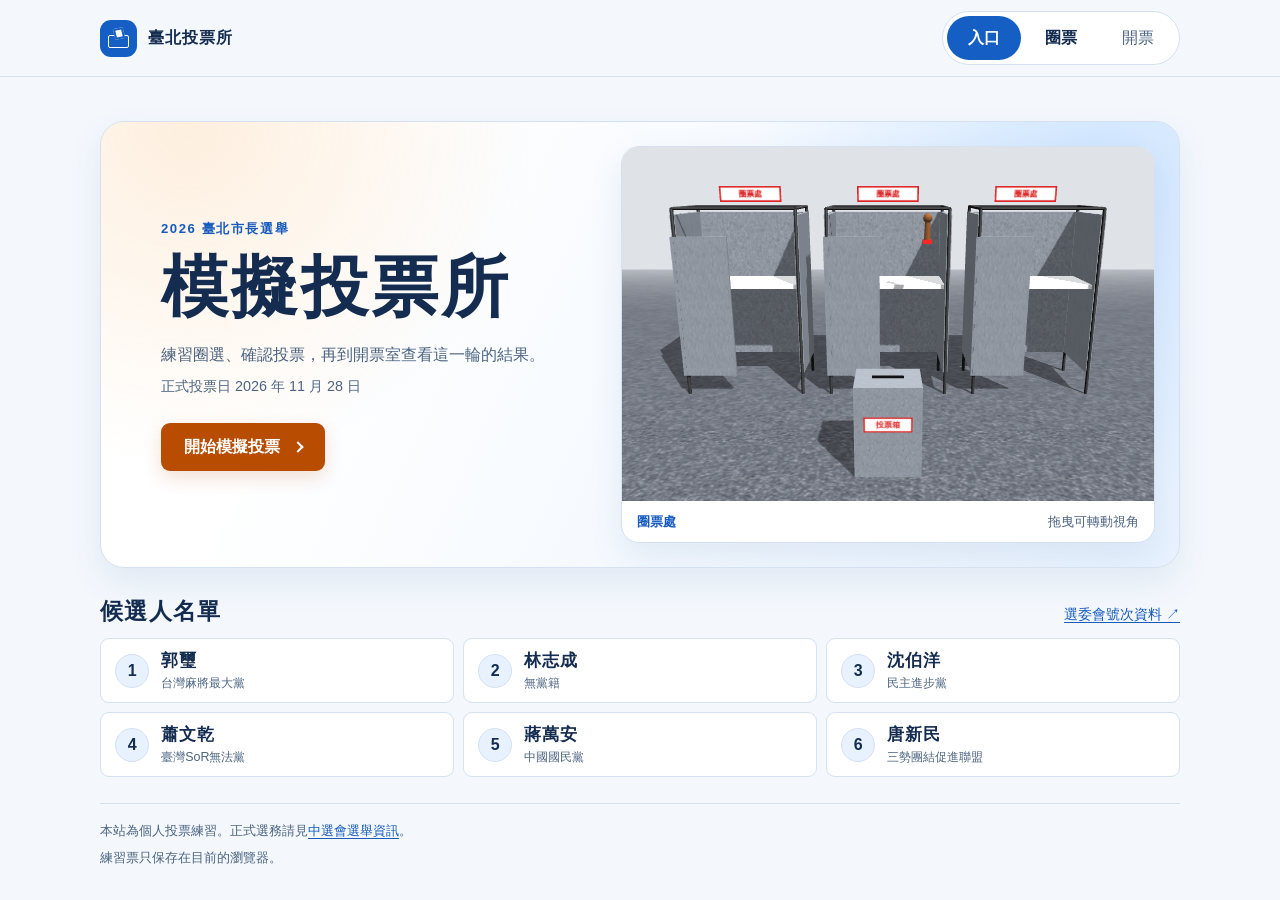
==== commit a1cf523a: "Add mobile-friendly voting interactions and camera views" ====
--- a/index.html
+++ b/index.html
@@ -131,9 +131,22 @@
       display: grid; place-items: center; position: relative; overflow: hidden; min-width: 0;
       height: 354px; background: #dfe2e7;
     }
-    .scene-stage canvas { display: block; width: 100%; height: 100%; touch-action: pan-y; cursor: grab; }
+    .scene-stage canvas { position: absolute; inset: 0; display: block; width: 100%; height: 100%; touch-action: pan-y; cursor: grab; }
     .scene-stage canvas[data-dragging] { cursor: grabbing; }
     .scene-status { padding: 20px; color: #34455b; font-size: .9rem; text-align: center; }
+    .scene-action {
+      position: absolute; top: 10px; left: 50%; z-index: 1; transform: translateX(-50%);
+      max-width: calc(100% - 24px); padding: 5px 12px; border-radius: 20px;
+      background: #fff; color: #183b6b; font-size: .82rem; font-weight: 700; white-space: nowrap;
+      box-shadow: 0 3px 10px #183b6b24;
+    }
+    .view-controls { display: flex; gap: 5px; padding: 7px 9px 0; }
+    .view-controls button {
+      flex: 1; min-width: 0; min-height: 42px; padding: 6px 4px; border: 1px solid var(--line);
+      border-radius: 9px; background: var(--paper); color: var(--text); font-size: .86rem; font-weight: 700;
+    }
+    .view-controls button[aria-pressed="true"] { background: var(--selection); border-color: var(--accent); color: var(--accent); }
+    .view-controls button:disabled { opacity: .55; }
     .scene-caption {
       display: flex; align-items: center; justify-content: space-between; gap: 12px;
       padding: 10px 15px; color: var(--muted); font-size: .8rem;
@@ -160,6 +173,10 @@
     .page-heading { margin-block: 4px 24px; }
     .page-heading h1 { margin-block: 4px 8px; font-size: clamp(2.05rem, 4.8vw, 3.4rem); }
     .page-heading > p:last-child { color: var(--muted); }
+    .vote-progress { display: flex; flex-wrap: wrap; gap: 8px; margin: 16px 0 0; padding: 0; list-style: none; color: var(--muted); font-size: .85rem; }
+    .vote-progress li { display: flex; align-items: center; gap: 8px; }
+    .vote-progress li:not(:last-child)::after { content: '→'; color: var(--muted); font-weight: 400; }
+    .vote-progress li[aria-current="step"] { color: var(--accent); font-weight: 750; }
     .ballot-layout, .results-layout { display: grid; grid-template-columns: minmax(0, 1.05fr) minmax(0, 1fr); align-items: start; gap: 20px; }
     .card { background: var(--paper); border: 1px solid var(--line); border-radius: 16px; box-shadow: var(--shadow); }
     .ballot { margin: 0; min-inline-size: 0; padding: 18px; }
@@ -284,7 +301,7 @@
       .ballot-preview { max-width: 100%; }
     }
     @media (max-width: 550px) {
-      html { scroll-padding-bottom: calc(76px + env(safe-area-inset-bottom, 0px)); }
+      html { scroll-padding-top: calc(280px + env(safe-area-inset-top, 0px)); scroll-padding-bottom: calc(76px + env(safe-area-inset-bottom, 0px)); }
       body { padding-bottom: calc(76px + env(safe-area-inset-bottom, 0px)); }
       .wrap { width: calc(100% - 28px); }
       .header-inner { min-height: 62px; }
@@ -306,7 +323,9 @@
       .candidate-info small { font-size: .75rem; }
       .page-heading { margin-bottom: 16px; }
       .ballot { padding-inline: 12px; }
-      .ballot-preview .scene-stage { height: 290px; }
+      .ballot-preview { position: sticky; top: calc(7px + env(safe-area-inset-top, 0px)); z-index: 3; }
+      .ballot-preview .scene-stage { height: 190px; height: clamp(150px, 24vh, 210px); }
+      .ballot-preview .scene-caption { padding-block: 5px 7px; }
       .television { padding: 11px; }
       .tv-case { padding: 8px; }
       .tv-content { grid-template-columns: minmax(45px, .7fr) minmax(0, 2.3fr); padding: 12px 9px; }
@@ -370,11 +389,22 @@
         <p class="eyebrow">臺北市第 9 屆市長選舉</p>
         <h1 id="ballot-heading" tabindex="-1">圈票處</h1>
         <p>選一位候選人。確認送出前可以改選。</p>
+        <ol class="vote-progress" aria-label="投票進度">
+          <li aria-current="step">圈選</li><li>確認</li><li>投入票箱</li>
+        </ol>
       </div>
       <div class="ballot-layout">
         <div class="scene-card ballot-preview">
-          <div class="scene-stage" id="ballot-scene"><p class="scene-status">投票所載入中…</p></div>
-          <p class="scene-caption"><strong>圈票處</strong><span>拖曳可轉動視角</span></p>
+          <div class="scene-stage" id="ballot-scene">
+            <p class="scene-status">投票所載入中…</p>
+            <p class="scene-action" id="scene-action" role="status" hidden></p>
+          </div>
+          <div class="view-controls" role="group" aria-label="投票所視角">
+            <button type="button" data-view="overview" aria-pressed="true" disabled>全景</button>
+            <button type="button" data-view="ballot" aria-pressed="false" disabled>選票近景</button>
+            <button type="button" data-view="box" aria-pressed="false" disabled>投票箱</button>
+          </div>
+          <p class="scene-caption"><span>拖曳可轉動，也可點選選票或票箱</span></p>
         </div>
         <form id="ballot-form">
           <fieldset class="ballot card" id="ballot-fields">
@@ -457,6 +487,8 @@
     const byId = id => document.getElementById(id);
     const pages = { home: byId('home-page'), ballot: byId('ballot-page'), results: byId('results-page') };
     const routeButtons = document.querySelectorAll('.step-nav button');
+    const viewButtons = document.querySelectorAll('.view-controls button');
+    const progressSteps = document.querySelectorAll('.vote-progress li');
     const dialog = byId('confirmation');
     const ballotForm = byId('ballot-form');
     const choiceInfo = candidate => `${candidate.number} 號 ${candidate.name}`;
@@ -470,6 +502,13 @@
     let refreshVersion = 0;
     let dialogAction = null;
     let booth = null;
+    let boothView = 'overview';
+
+    function setBoothView(view) {
+      boothView = view;
+      for (const button of viewButtons) button.setAttribute('aria-pressed', String(button.dataset.view === view));
+      booth?.setView(view);
+    }
 
     // The only interpolated HTML here comes from the static candidate roster above.
     function candidateInfo(candidate) {
@@ -547,16 +586,23 @@
 
     function render() {
       const markedNumber = vote?.number ?? selection;
-      byId('start').disabled = !ready;
+      byId('start').disabled = !ready || busy;
       byId('start-label').textContent = vote ? '查看本輪結果' : '開始模擬投票';
       byId('cast').hidden = Boolean(vote);
       byId('cast').disabled = !ready || busy || !selection || Boolean(vote);
       byId('show-result').hidden = !vote;
+      byId('show-result').disabled = busy;
       byId('restart').disabled = busy;
       for (const button of routeButtons) {
-        button.disabled = (button.dataset.route !== 'home' && !ready)
+        button.disabled = busy || (button.dataset.route !== 'home' && !ready)
           || (button.dataset.route === 'results' && !vote);
       }
+      for (const button of viewButtons) button.disabled = busy || !booth;
+      const currentStep = vote ? 2 : selection ? 1 : 0;
+      progressSteps.forEach((step, index) => {
+        if (index === currentStep) step.setAttribute('aria-current', 'step');
+        else step.removeAttribute('aria-current');
+      });
       for (const radio of radios) {
         radio.checked = Number(radio.value) === markedNumber;
         radio.disabled = busy || Boolean(vote);
@@ -565,7 +611,7 @@
       const candidate = candidateByNumber.get(markedNumber);
       byId('selection-note').textContent = candidate
         ? `${vote ? '已投給' : '已圈選'} ${choiceInfo(candidate)}。`
-        : '請圈選一位候選人。';
+        : '先圈選一位候選人，再投入票箱。';
       byId('vote-total').textContent = `${vote ? 1 : 0} 張練習票`;
       for (const tally of tallies) {
         const hasVote = Number(tally.dataset.number) === vote?.number;
@@ -600,6 +646,7 @@
       if (changed && dialog.open && !busy) dialog.close();
       route = next;
       for (const [name, page] of Object.entries(pages)) page.hidden = name !== route;
+      if (changed && route === 'home') setBoothView('overview');
       if (booth) booth.showIn(byId(route === 'ballot' ? 'ballot-scene' : 'home-scene'));
       for (const button of routeButtons) {
         if (button.dataset.route === route) button.setAttribute('aria-current', 'step');
@@ -634,7 +681,7 @@
       dialogAction = action;
       byId('dialog-title').textContent = title;
       byId('dialog-description').textContent = description;
-      byId('dialog-confirm').textContent = casting ? '確認投票' : '開始新一輪';
+      byId('dialog-confirm').textContent = casting ? '確認並投入票箱' : '開始新一輪';
       byId('dialog-error').hidden = true;
       if (typeof dialog.showModal === 'function') dialog.showModal();
       else if (window.confirm(description)) void applyAction(action);
@@ -649,17 +696,31 @@
       byId('dialog-cancel').disabled = true;
       render();
       let completed = false;
+      let announced = false;
       try {
         if (action === 'cast') {
           const intendedVote = { number: selection, time: Date.now() };
           vote = await accessVote(savedVote => savedVote ?? intendedVote);
           if (!sameVote(vote, intendedVote)) {
             setStatus('這個瀏覽器已有本輪的練習票，已顯示先前投出的結果。');
-          } else setStatus();
+          } else {
+            if (dialog.open) dialog.close();
+            selection = null;
+            channel?.postMessage('changed');
+            announced = true;
+            setBoothView('box');
+            byId('scene-action').textContent = '選票投入票箱中…';
+            byId('scene-action').hidden = false;
+            render();
+            try { await booth?.deposit(); } catch { /* The recorded vote remains valid. */ }
+            byId('scene-action').hidden = true;
+            setStatus();
+          }
         } else {
           const expectedVote = vote;
           vote = await accessVote(savedVote => sameVote(savedVote, expectedVote) ? null : savedVote);
           setStatus(vote ? '本輪練習票已在其他分頁更新，請確認目前的紀錄。' : '');
+          if (!vote) setBoothView('overview');
         }
         selection = null;
         completed = true;
@@ -677,7 +738,7 @@
         byId('dialog-cancel').disabled = false;
         render();
       }
-      if (completed) channel?.postMessage('changed');
+      if (completed && !announced) channel?.postMessage('changed');
       void syncVote();
     }
 
@@ -732,6 +793,9 @@
         navigate(button.dataset.route);
       });
     }
+    for (const button of viewButtons) {
+      button.addEventListener('click', () => setBoothView(button.dataset.view));
+    }
     document.querySelector('.skip-link').addEventListener('click', event => {
       event.preventDefault();
       byId(`${route}-heading`).focus();
@@ -746,6 +810,7 @@
       selection = Number(event.target.value);
       setStatus();
       render();
+      setBoothView('ballot');
       booth?.stamp(selection);
     });
     ballotForm.addEventListener('submit', event => {
@@ -772,10 +837,17 @@
             radio.checked = true;
             radio.dispatchEvent(new Event('change', { bubbles: true }));
           },
+          onBox() {
+            if (route !== 'ballot' || busy || vote) return;
+            if (selection) showConfirmation('cast');
+            else setStatus('請先圈選一位候選人，再投入票箱。');
+          },
         });
         document.querySelectorAll('.scene-status').forEach(status => { status.hidden = true; });
         booth.showIn(byId(route === 'ballot' ? 'ballot-scene' : 'home-scene'));
+        setBoothView(boothView);
         booth.setMark(vote?.number ?? selection);
+        render();
       } catch {
         document.querySelectorAll('.scene-status').forEach(status => {
           status.textContent = '3D 場景暫時無法顯示，仍可使用練習選票。';
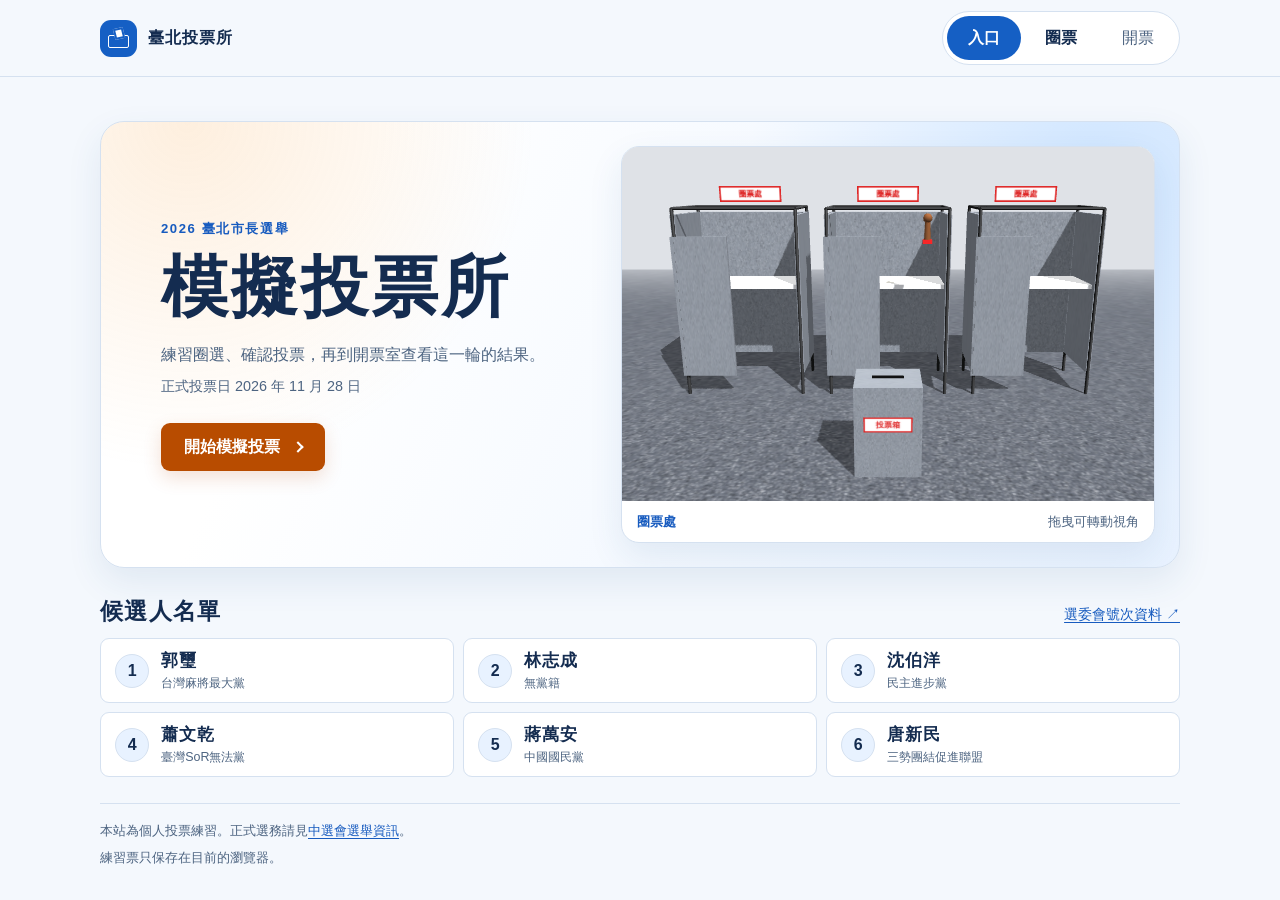
==== commit 28f46040: "Keep interactive voting assets consistent during updates" ====
--- a/index.html
+++ b/index.html
@@ -8,7 +8,7 @@
   <title>2026 臺北市長模擬投票所</title>
   <link rel="icon" href="[data-uri]">
   <script defer src="vendor/three.min.js"></script>
-  <script defer src="booth.js"></script>
+  <script defer src="booth.js?v=20261112b"></script>
   <style>
     :root {
       color-scheme: light;
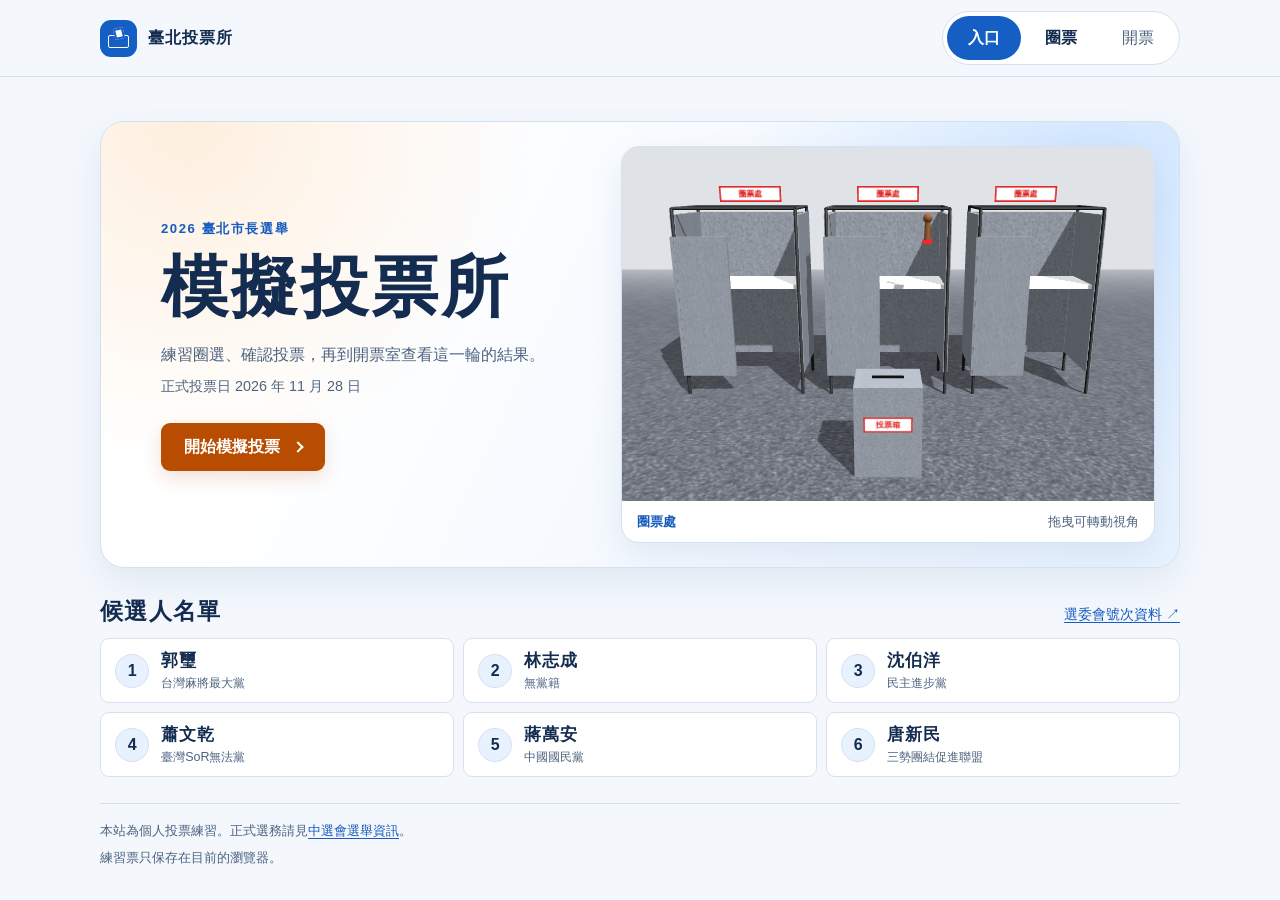
==== commit 23e02477: "Add draggable ballot interaction" ====
--- a/index.html
+++ b/index.html
@@ -8,7 +8,7 @@
   <title>2026 臺北市長模擬投票所</title>
   <link rel="icon" href="[data-uri]">
   <script defer src="vendor/three.min.js"></script>
-  <script defer src="booth.js?v=20261112b"></script>
+  <script defer src="booth.js?v=20261112c"></script>
   <style>
     :root {
       color-scheme: light;
@@ -140,6 +140,21 @@
       background: #fff; color: #183b6b; font-size: .82rem; font-weight: 700; white-space: nowrap;
       box-shadow: 0 3px 10px #183b6b24;
     }
+    .drop-target {
+      position: absolute; z-index: 2; pointer-events: none; border: 2px dashed #ff972d;
+      border-radius: 12px; background: #ffa43b1c; transition: background .15s, border-color .15s;
+    }
+    .drop-target[data-ready] { border-color: #155fc4; background: #7eb9ff55; }
+    .paper-tray { display: flex; align-items: center; gap: 10px; padding: 8px 10px; }
+    .paper-token {
+      position: relative; z-index: 3; flex: none; width: 104px; min-height: 46px; padding: 5px 8px;
+      border: 1px solid #d86d19; border-radius: 8px; background: #fff; color: #173b6b;
+      box-shadow: 0 3px 8px #102e5326; font-size: .87rem; font-weight: 750;
+      touch-action: none; user-select: none; -webkit-user-select: none; cursor: grab;
+    }
+    .paper-token[data-dragging] { cursor: grabbing; box-shadow: 0 10px 20px #102e5344; }
+    .paper-help { color: var(--muted); font-size: .8rem; line-height: 1.4; }
+    .paper-help[data-error] { color: var(--stamp); }
     .view-controls { display: flex; gap: 5px; padding: 7px 9px 0; }
     .view-controls button {
       flex: 1; min-width: 0; min-height: 42px; padding: 6px 4px; border: 1px solid var(--line);
@@ -398,13 +413,18 @@
           <div class="scene-stage" id="ballot-scene">
             <p class="scene-status">投票所載入中…</p>
             <p class="scene-action" id="scene-action" role="status" hidden></p>
+            <div class="drop-target" id="drop-target" aria-hidden="true" hidden></div>
           </div>
           <div class="view-controls" role="group" aria-label="投票所視角">
             <button type="button" data-view="overview" aria-pressed="true" disabled>全景</button>
             <button type="button" data-view="ballot" aria-pressed="false" disabled>選票近景</button>
             <button type="button" data-view="box" aria-pressed="false" disabled>投票箱</button>
           </div>
-          <p class="scene-caption"><span>拖曳可轉動，也可點選選票或票箱</span></p>
+          <p class="scene-caption" id="ballot-caption"><span>拖曳可轉動，也可點選選票或票箱</span></p>
+          <div class="paper-tray" id="paper-tray" hidden>
+            <button type="button" class="paper-token" id="paper-token" aria-describedby="paper-help">拿起選票</button>
+            <span class="paper-help" id="paper-help" role="status"></span>
+          </div>
         </div>
         <form id="ballot-form">
           <fieldset class="ballot card" id="ballot-fields">
@@ -503,11 +523,37 @@
     let dialogAction = null;
     let booth = null;
     let boothView = 'overview';
+    let paperPointer = null;
+    let paperStartX = 0;
+    let paperStartY = 0;
+    let paperMoved = false;
+    let suppressPaperClick = false;
+    let paperMessage = '';
+
+    function updatePaperTray() {
+      const visible = Boolean(selection && !vote && !busy && route === 'ballot');
+      byId('paper-tray').hidden = !visible;
+      byId('ballot-caption').hidden = visible;
+      if (!visible) {
+        paperPointer = null;
+        byId('paper-token').style.transform = '';
+        byId('paper-token').removeAttribute('data-dragging');
+        byId('drop-target').hidden = true;
+        return;
+      }
+      const boxView = booth && boothView === 'box';
+      byId('paper-token').textContent = boxView ? '拖曳選票' : '拿起選票';
+      const instruction = !booth ? '點選選票，確認後投入票箱。'
+        : boxView ? '拖到票箱上，或點選送出。' : '點選選票，前往投票箱。';
+      byId('paper-help').textContent = paperMessage || instruction;
+      byId('paper-help').toggleAttribute('data-error', Boolean(paperMessage));
+    }
 
     function setBoothView(view) {
       boothView = view;
       for (const button of viewButtons) button.setAttribute('aria-pressed', String(button.dataset.view === view));
       booth?.setView(view);
+      updatePaperTray();
     }
 
     // The only interpolated HTML here comes from the static candidate roster above.
@@ -607,6 +653,7 @@
         radio.checked = Number(radio.value) === markedNumber;
         radio.disabled = busy || Boolean(vote);
       }
+      updatePaperTray();
       booth?.setMark(markedNumber);
       const candidate = candidateByNumber.get(markedNumber);
       byId('selection-note').textContent = candidate
@@ -648,6 +695,7 @@
       for (const [name, page] of Object.entries(pages)) page.hidden = name !== route;
       if (changed && route === 'home') setBoothView('overview');
       if (booth) booth.showIn(byId(route === 'ballot' ? 'ballot-scene' : 'home-scene'));
+      updatePaperTray();
       for (const button of routeButtons) {
         if (button.dataset.route === route) button.setAttribute('aria-current', 'step');
         else button.removeAttribute('aria-current');
@@ -794,8 +842,85 @@
       });
     }
     for (const button of viewButtons) {
-      button.addEventListener('click', () => setBoothView(button.dataset.view));
-    }
+      button.addEventListener('click', () => {
+        paperMessage = '';
+        setBoothView(button.dataset.view);
+      });
+    }
+    const paperToken = byId('paper-token');
+    const dropTarget = byId('drop-target');
+
+    function showDropTarget(x, y) {
+      const box = booth?.boxScreenRect?.();
+      if (!box) {
+        dropTarget.hidden = true;
+        return false;
+      }
+      const stage = byId('ballot-scene').getBoundingClientRect();
+      const padding = 18;
+      const left = Math.max(stage.left, box.left - padding);
+      const right = Math.min(stage.right, box.right + padding);
+      const top = Math.max(stage.top, box.top - padding);
+      const bottom = Math.min(stage.bottom, box.bottom + padding);
+      if (right <= left || bottom <= top) {
+        dropTarget.hidden = true;
+        return false;
+      }
+      dropTarget.style.left = `${left - stage.left}px`;
+      dropTarget.style.top = `${top - stage.top}px`;
+      dropTarget.style.width = `${right - left}px`;
+      dropTarget.style.height = `${bottom - top}px`;
+      const overBox = x >= left && x <= right && y >= top && y <= bottom;
+      dropTarget.toggleAttribute('data-ready', overBox);
+      dropTarget.hidden = false;
+      return overBox;
+    }
+
+    paperToken.addEventListener('pointerdown', event => {
+      if (paperPointer !== null || !event.isPrimary || event.button !== 0 || busy || !selection || vote) return;
+      paperPointer = event.pointerId;
+      paperStartX = event.clientX;
+      paperStartY = event.clientY;
+      paperMoved = false;
+      paperToken.setPointerCapture(paperPointer);
+    });
+    paperToken.addEventListener('pointermove', event => {
+      if (event.pointerId !== paperPointer) return;
+      const x = event.clientX - paperStartX;
+      const y = event.clientY - paperStartY;
+      if (!paperMoved && Math.hypot(x, y) < 7) return;
+      paperMoved = true;
+      paperToken.toggleAttribute('data-dragging', true);
+      paperToken.style.transform = `translate(${x}px, ${y}px)`;
+      if (booth && boothView === 'box') showDropTarget(event.clientX, event.clientY);
+      event.preventDefault();
+    });
+    function finishPaperDrag(event) {
+      if (event.pointerId !== paperPointer) return;
+      const moved = paperMoved;
+      const droppedOnBox = moved && boothView === 'box' && showDropTarget(event.clientX, event.clientY);
+      paperPointer = null;
+      paperToken.style.transform = '';
+      paperToken.removeAttribute('data-dragging');
+      dropTarget.hidden = true;
+      if (event.type !== 'pointerup' || !moved) return;
+      suppressPaperClick = true;
+      setTimeout(() => { suppressPaperClick = false; }, 0);
+      paperMessage = '';
+      if (booth && boothView !== 'box') setBoothView('box');
+      else if (droppedOnBox) showConfirmation('cast');
+      else {
+        paperMessage = booth ? '請把選票拖到票箱上方再放開。' : '請點選選票，確認後投入票箱。';
+        updatePaperTray();
+      }
+    }
+    for (const name of ['pointerup', 'pointercancel', 'lostpointercapture']) paperToken.addEventListener(name, finishPaperDrag);
+    paperToken.addEventListener('click', () => {
+      if (suppressPaperClick || busy || !selection || vote) return;
+      paperMessage = '';
+      if (booth && boothView !== 'box') setBoothView('box');
+      else showConfirmation('cast');
+    });
     document.querySelector('.skip-link').addEventListener('click', event => {
       event.preventDefault();
       byId(`${route}-heading`).focus();
@@ -808,6 +933,7 @@
     ballotForm.addEventListener('change', event => {
       if (!event.target.matches('input[type="radio"]') || busy || vote) return;
       selection = Number(event.target.value);
+      paperMessage = '';
       setStatus();
       render();
       setBoothView('ballot');
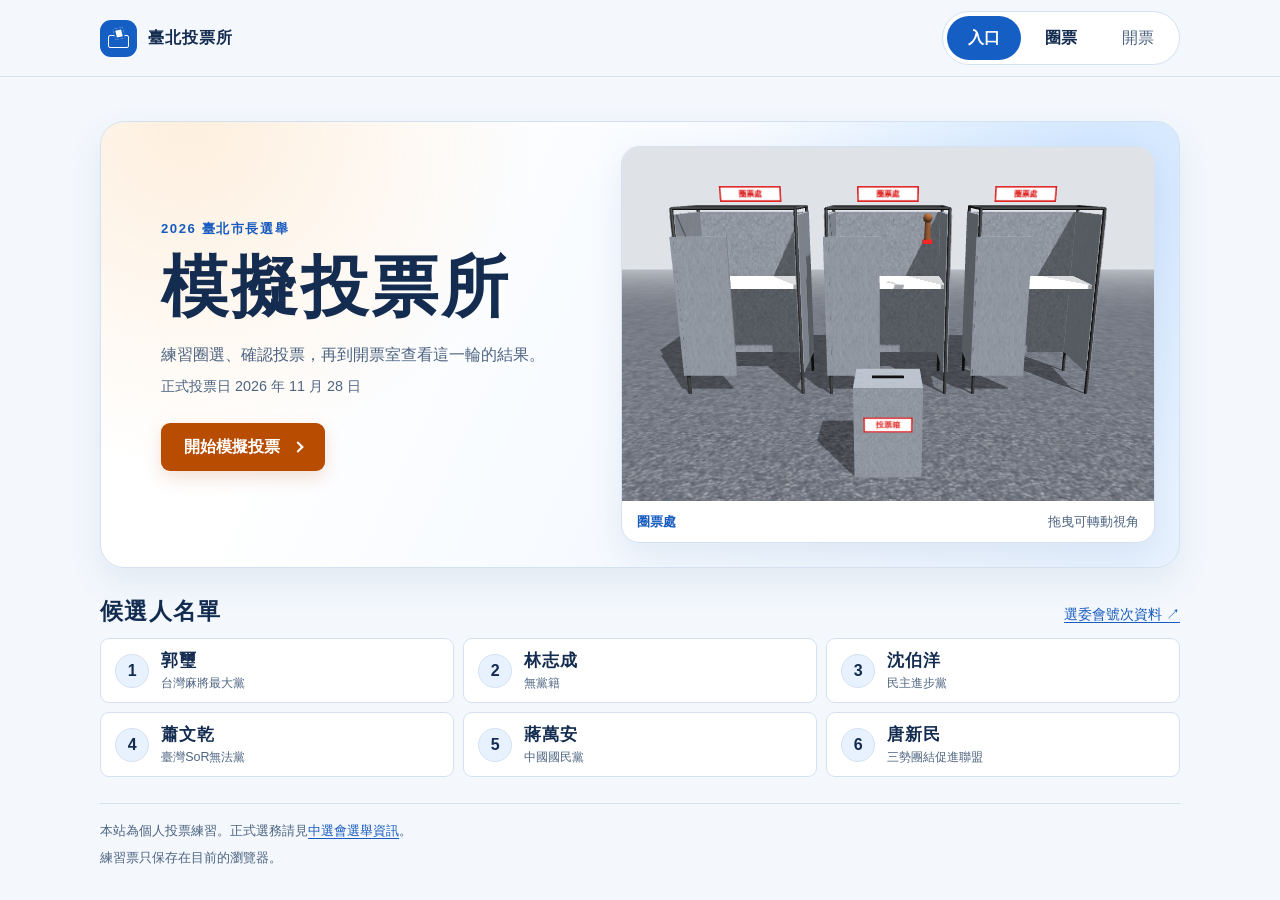
==== commit 7c6d9abd: "Style results TV as a vintage console" ====
--- a/index.html
+++ b/index.html
@@ -231,17 +231,70 @@
 
     .results-layout { grid-template-columns: minmax(0, 1.65fr) minmax(0, 1fr); }
     .television {
-      display: grid; place-items: center; min-width: 0; padding: 14px;
-      border-radius: 20px; background: radial-gradient(ellipse at 44% 18%, #b6d6ff, #8eb6e3);
+      display: grid; place-items: center; min-width: 0; padding: clamp(14px, 3vw, 26px);
+      border-radius: 20px; background: radial-gradient(ellipse at 48% 22%, #dcecff, #9ec5ee 75%, #85add9);
       perspective: 1000px;
     }
     .tv-case {
-      width: 100%; min-width: 0; padding: 11px; border: 1px solid #92afd4; border-radius: 18px;
-      background: linear-gradient(135deg, #37648e, #18385b); color: #f8fbff;
-      box-shadow: 6px 8px 0 #15365b, 9px 12px 18px #12355cae;
+      width: min(100%, 540px); min-width: 0; color: #f8fbff;
       transform: rotateY(var(--angle, -7deg)); transition: transform .2s ease-out;
     }
-    .tv-screen { min-width: 0; overflow: hidden; border: 1px solid #6b90b8; border-radius: 11px; background: #102f54; }
+    .tv-housing {
+      padding: clamp(6px, 1.5vw, 11px); border: 1px solid #555149; border-radius: 3px;
+      background: linear-gradient(90deg, #111312, #363630 3%, #171816 7%, #252621 91%, #0c0d0c 96%, #393a33);
+      box-shadow: 8px 10px 0 #171d23, 14px 18px 22px #15283d6b, inset 0 2px #626058, inset 0 -3px #080908;
+    }
+    .tv-cap {
+      height: clamp(6px, 1.5vw, 10px); margin: -4px -2px 4px;
+      border: 1px solid #6a675d; background: linear-gradient(#383a35, #111210 65%, #4a4940);
+    }
+    .tv-top-frame {
+      padding: clamp(4px, 1.1vw, 7px); border: 1px solid #5a5a50;
+      background: linear-gradient(#272923, #090a09 50%, #1c1d1a);
+      box-shadow: inset 0 0 0 2px #080908, inset 0 0 0 3px #5f5b50;
+    }
+    .tv-bezel {
+      display: grid; grid-template-columns: clamp(21px, 9%, 47px) minmax(0, 1fr) clamp(21px, 9%, 47px);
+      gap: clamp(2px, .5vw, 4px); padding: clamp(3px, .8vw, 6px);
+      border: 2px solid #a29579; background: linear-gradient(115deg, #d9caa9, #a99a7b 52%, #e2d4b5);
+      box-shadow: inset 0 0 0 1px #efe4cc;
+    }
+    .tv-side { display: flex; min-width: 0; flex-direction: column; align-items: center; gap: 4px; padding: 3px 2px; background: #d1c3a4; }
+    .tv-grille {
+      align-self: stretch; flex: 1; min-height: 38px; border: 1px solid #9b9077;
+      background: repeating-linear-gradient(to bottom, #8e836d 0 1px, #e4d9c0 1px 3px);
+    }
+    .tv-side-knobs { display: flex; justify-content: center; gap: 3px; width: 100%; padding: 4px 1px; background: #302f2a; }
+    .tv-knob {
+      display: block; flex: none; width: clamp(7px, 1.3vw, 11px); aspect-ratio: 1; border: 1px solid #99968c;
+      border-radius: 50%; background: radial-gradient(circle at 35% 30%, #e8e4d8, #77766e 28%, #252522 45%, #b8b6aa 65%, #34342f 70%);
+    }
+    .tv-dial {
+      width: min(90%, 32px); aspect-ratio: 1; border: 2px solid #c3b9a5; border-radius: 50%;
+      background: radial-gradient(circle at 36% 30%, #8f8c7f, #2a2a26 35%, #0e0e0d 51%, #b7b0a2 55%, #383831 64%, #111);
+    }
+    .tv-indicator { width: 45%; height: 4px; background: #c26743; box-shadow: 0 0 3px #d77d5c; }
+    .tv-screen {
+      min-width: 0; overflow: hidden; border: clamp(3px, .8vw, 5px) solid #343a38;
+      border-radius: 9% / 8%; background: #102f54;
+      box-shadow: 0 0 0 2px #7f7e70, inset 0 0 16px #061728;
+    }
+    .tv-control-bar { display: flex; justify-content: center; gap: 6px; padding: 6px 0 3px; }
+    .tv-speaker {
+      display: grid; place-items: center; aspect-ratio: 3.35 / 1; margin-top: clamp(5px, 1vw, 8px);
+      border: 3px solid #34342d; outline: 1px solid #a29d8d;
+      background: repeating-linear-gradient(38deg, #969083 0 1px, transparent 1px 3px),
+                  repeating-linear-gradient(-38deg, #aaa497 0 1px, #c0b9a9 1px 3px);
+      box-shadow: inset 0 0 12px #4a453c55;
+    }
+    .tv-ornament { width: 30%; max-width: 115px; height: auto; fill: none; stroke: #eeeadc; stroke-width: 2; filter: drop-shadow(0 1px 1px #5f5b51); }
+    .tv-legs { position: relative; height: clamp(24px, 6vw, 40px); margin-inline: 8%; }
+    .tv-leg {
+      position: absolute; top: 0; width: 3.8%; height: 100%; border-radius: 0 0 3px 3px;
+      background: linear-gradient(90deg, #10120f, #4a4a40 55%, #121411); box-shadow: 1px 2px 2px #21354a5c;
+    }
+    .tv-leg:first-child { left: 3%; transform: skewX(-8deg); }
+    .tv-leg:last-child { right: 3%; transform: skewX(8deg); }
     .tv-top {
       display: flex; flex-wrap: wrap; justify-content: space-between; gap: 2px 10px; align-items: center;
       padding: 8px 12px; background: #dceeff; color: #193d67; font-size: .82rem; font-weight: 750;
@@ -341,8 +394,10 @@
       .ballot-preview { position: sticky; top: calc(7px + env(safe-area-inset-top, 0px)); z-index: 3; }
       .ballot-preview .scene-stage { height: 190px; height: clamp(150px, 24vh, 210px); }
       .ballot-preview .scene-caption { padding-block: 5px 7px; }
-      .television { padding: 11px; }
-      .tv-case { padding: 8px; }
+      .television { padding: 13px 11px; }
+      .tv-side { gap: 3px; padding: 2px 1px; }
+      .tv-side-knobs { gap: 2px; padding-block: 3px; }
+      .tv-control-bar { gap: 4px; padding-block: 4px 2px; }
       .tv-content { grid-template-columns: minmax(45px, .7fr) minmax(0, 2.3fr); padding: 12px 9px; }
       .host-face::before { box-shadow: 11px 0 #2f2924; }
     }
@@ -449,14 +504,39 @@
       <div class="results-layout">
         <div>
           <div class="television rotatable" id="television">
-            <div class="tv-case"><div class="tv-screen">
-              <div class="tv-top"><span>模擬開票</span><span id="vote-total">0 張練習票</span></div>
-              <div class="tv-content">
-                <div class="host" id="host" aria-hidden="true"><div class="host-face"></div><div class="host-coat"></div></div>
-                <ol id="tallies" class="tallies" role="list" aria-label="本輪各候選人票數"></ol>
+            <div class="tv-case">
+              <div class="tv-housing">
+                <div class="tv-cap" aria-hidden="true"></div>
+                <div class="tv-top-frame">
+                  <div class="tv-bezel">
+                    <div class="tv-side" aria-hidden="true">
+                      <div class="tv-grille"></div>
+                      <div class="tv-side-knobs"><i class="tv-knob"></i><i class="tv-knob"></i></div>
+                      <div class="tv-grille"></div>
+                    </div>
+                    <div class="tv-screen">
+                      <div class="tv-top"><span>模擬開票</span><span id="vote-total">0 張練習票</span></div>
+                      <div class="tv-content">
+                        <div class="host" id="host" aria-hidden="true"><div class="host-face"></div><div class="host-coat"></div></div>
+                        <ol id="tallies" class="tallies" role="list" aria-label="本輪各候選人票數"></ol>
+                      </div>
+                      <p class="tv-subtitle" id="presenter">練習選票已完成計票。</p>
+                    </div>
+                    <div class="tv-side" aria-hidden="true">
+                      <div class="tv-indicator"></div>
+                      <div class="tv-grille"></div>
+                      <div class="tv-dial"></div>
+                      <div class="tv-side-knobs"><i class="tv-knob"></i></div>
+                    </div>
+                  </div>
+                  <div class="tv-control-bar" aria-hidden="true"><i class="tv-knob"></i><i class="tv-knob"></i><i class="tv-knob"></i></div>
+                </div>
+                <div class="tv-speaker" aria-hidden="true">
+                  <svg class="tv-ornament" viewBox="0 0 120 24"><path d="M60 19c-5-2-7-5-5-9 2-5 8-5 10 0 2 4 0 7-5 9ZM54 15c-7-6-11-7-16-2-5 4-10 4-15 0-5-5-9-4-15 0m58 2c7-6 11-7 16-2 5 4 10 4 15 0 5-5 9-4 15 0M36 13c-3-4-6-5-9-2m57 2c3-4 6-5 9-2M50 18c-6 3-10 3-15 0m35 0c6 3 10 3 15 0"/></svg>
+                </div>
               </div>
-              <p class="tv-subtitle" id="presenter">練習選票已完成計票。</p>
-            </div></div>
+              <div class="tv-legs" aria-hidden="true"><i class="tv-leg"></i><i class="tv-leg"></i></div>
+            </div>
           </div>
           <p class="visual-caption" aria-hidden="true">左右拖曳，可轉動電視視角</p>
         </div>
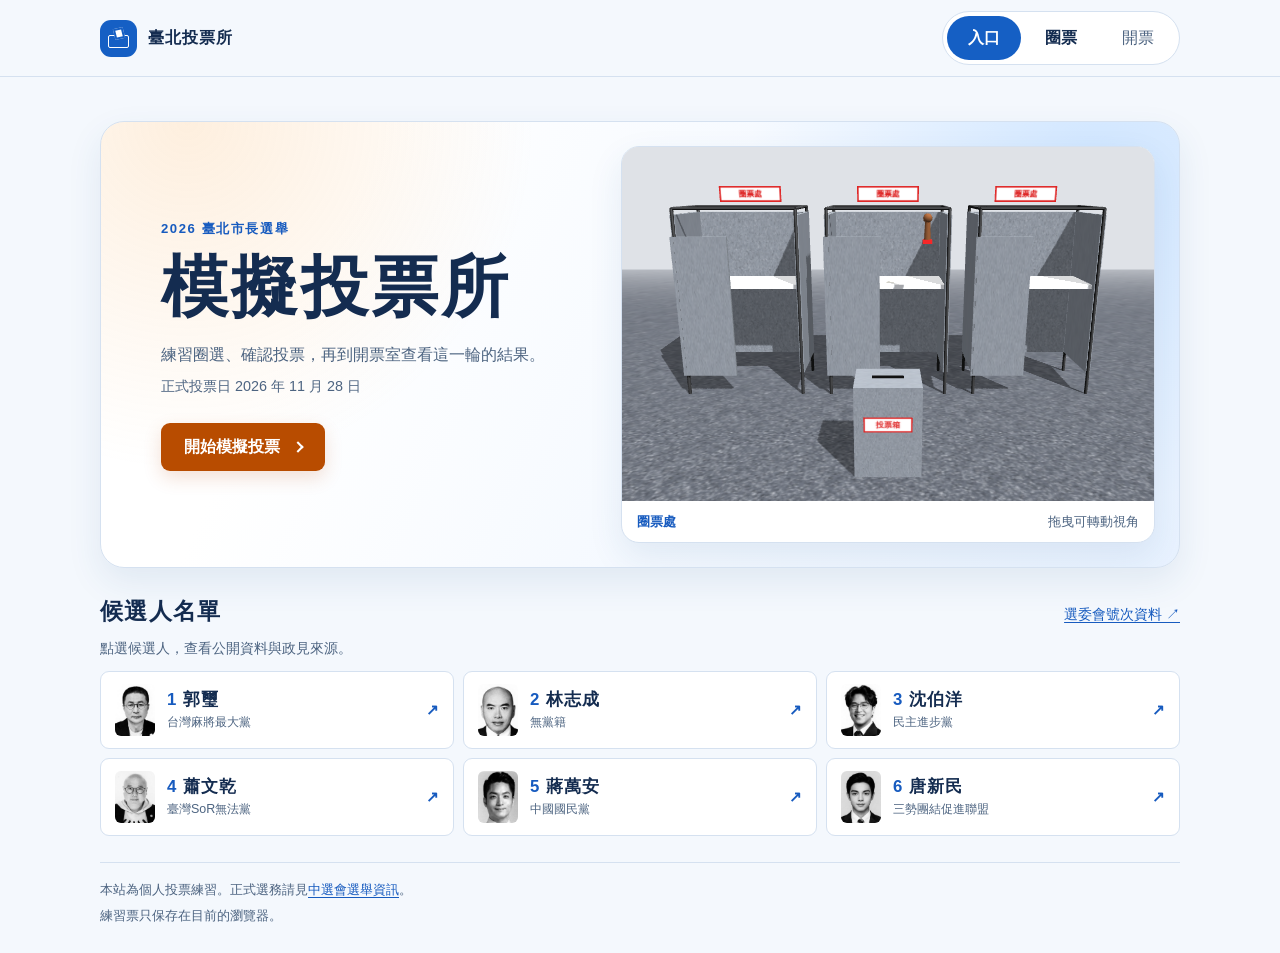
==== commit 6aa29459: "Add Taiwanese living room and candidate profiles" ====
--- a/index.html
+++ b/index.html
@@ -8,7 +8,8 @@
   <title>2026 臺北市長模擬投票所</title>
   <link rel="icon" href="[data-uri]">
   <script defer src="vendor/three.min.js"></script>
-  <script defer src="booth.js?v=20261112c"></script>
+  <script defer src="booth.js?v=20261117a"></script>
+  <script defer src="room.js?v=20261117a"></script>
   <style>
     :root {
       color-scheme: light;
@@ -173,9 +174,18 @@
     .section-head a { font-size: .88rem; }
     .candidate-list { display: grid; grid-template-columns: repeat(3, minmax(0, 1fr)); gap: 9px; margin: 0; padding: 0; list-style: none; }
     .candidate-list li {
-      display: flex; align-items: center; gap: 12px; min-width: 0; min-height: 65px; padding: 8px 14px;
+      min-width: 0;
       border: 1px solid var(--line); border-radius: 9px; background: var(--paper);
     }
+    .candidate-card {
+      display: flex; align-items: center; gap: 12px; width: 100%; min-width: 0; min-height: 76px; padding: 10px 14px;
+      border: 0; border-radius: 9px; background: transparent; color: var(--text); text-align: left;
+    }
+    .candidate-card:hover { background: var(--selection); }
+    .candidate-card .candidate-info { flex: 1; }
+    .candidate-thumb { flex: none; width: 40px; height: 52px; border-radius: 6px; background: var(--selection); object-fit: cover; }
+    .candidate-card-number { color: var(--accent); font-variant-numeric: tabular-nums; }
+    .candidate-more { flex: none; color: var(--accent); font-size: .95rem; font-weight: 700; }
     .candidate-number {
       display: inline-grid; place-items: center; flex: none; width: 2.14em; height: 2.14em;
       border: 1px solid var(--line); border-radius: 50%; background: var(--selection); color: var(--text);
@@ -184,6 +194,23 @@
     .candidate-info { display: grid; min-width: 0; line-height: 1.35; }
     .candidate-info strong { font-size: 1.05rem; letter-spacing: .065em; }
     .candidate-info small { margin-top: 2px; color: var(--muted); font-size: .78rem; overflow-wrap: anywhere; }
+    .candidate-dialog { width: min(620px, 100% - 28px); padding: 0; }
+    .candidate-dialog-head { display: flex; align-items: start; justify-content: space-between; gap: 12px; padding: 20px 20px 14px; border-bottom: 1px solid var(--line); }
+    .candidate-dialog-head h2 { font-size: 1.55rem; }
+    .candidate-dialog-head p { margin: 3px 0 0; font-size: .9rem; }
+    .candidate-close { flex: none; min-width: 44px; min-height: 44px; border: 1px solid var(--line); border-radius: 9px; background: var(--paper); color: var(--text); font-size: 1.2rem; }
+    .candidate-detail { display: grid; grid-template-columns: minmax(115px, 150px) minmax(0, 1fr); gap: 18px; padding: 20px; }
+    .portrait-wrap { min-width: 0; }
+    .portrait { display: grid; place-items: center; overflow: hidden; aspect-ratio: 3 / 4; border: 1px solid var(--line); border-radius: 12px; background: var(--selection); }
+    .portrait span { color: var(--accent); font: 800 3.2rem/1 var(--serif); }
+    .portrait img { width: 100%; height: 100%; object-fit: cover; }
+    .portrait-credit { margin-top: 6px !important; color: var(--muted); font-size: .73rem; line-height: 1.45; }
+    .candidate-copy { display: grid; align-content: start; gap: 15px; min-width: 0; }
+    .candidate-copy h3 { margin: 0 0 4px; color: var(--accent); font-size: .95rem; }
+    .candidate-copy p, .candidate-copy li { margin: 0; color: var(--text); font-size: .91rem; line-height: 1.6; }
+    .candidate-copy ul { margin: 4px 0; padding-left: 1.2em; }
+    .candidate-copy a { display: inline-block; margin-top: 5px; font-size: .85rem; font-weight: 700; }
+    .candidate-copy .candidate-note { color: var(--muted); font-size: .8rem; }
 
     .page-heading { margin-block: 4px 24px; }
     .page-heading h1 { margin-block: 4px 8px; font-size: clamp(2.05rem, 4.8vw, 3.4rem); }
@@ -224,119 +251,36 @@
     .ballot-footer p { color: var(--muted); min-height: 1.65em; font-size: .91rem; }
     .ballot-footer .button { justify-self: start; }
     .ballot-preview .scene-stage { height: 406px; }
-    .rotatable { cursor: grab; touch-action: pan-y; }
-    .rotatable[data-dragging] { cursor: grabbing; user-select: none; }
-    .rotatable[data-dragging] > * { transition: none; }
-    .visual-caption { padding: 10px 15px; color: var(--muted); font-size: .83rem; text-align: center; }
-
     .results-layout { grid-template-columns: minmax(0, 1.65fr) minmax(0, 1fr); }
-    .television {
-      display: grid; place-items: center; min-width: 0; padding: clamp(14px, 3vw, 26px);
-      border-radius: 20px; background: radial-gradient(ellipse at 48% 22%, #dcecff, #9ec5ee 75%, #85add9);
-      perspective: 1000px;
-    }
-    .tv-case {
-      width: min(100%, 540px); min-width: 0; color: #f8fbff;
-      transform: rotateY(var(--angle, -7deg)); transition: transform .2s ease-out;
-    }
-    .tv-housing {
-      padding: clamp(6px, 1.5vw, 11px); border: 1px solid #555149; border-radius: 3px;
-      background: linear-gradient(90deg, #111312, #363630 3%, #171816 7%, #252621 91%, #0c0d0c 96%, #393a33);
-      box-shadow: 8px 10px 0 #171d23, 14px 18px 22px #15283d6b, inset 0 2px #626058, inset 0 -3px #080908;
-    }
-    .tv-cap {
-      height: clamp(6px, 1.5vw, 10px); margin: -4px -2px 4px;
-      border: 1px solid #6a675d; background: linear-gradient(#383a35, #111210 65%, #4a4940);
-    }
-    .tv-top-frame {
-      padding: clamp(4px, 1.1vw, 7px); border: 1px solid #5a5a50;
-      background: linear-gradient(#272923, #090a09 50%, #1c1d1a);
-      box-shadow: inset 0 0 0 2px #080908, inset 0 0 0 3px #5f5b50;
-    }
-    .tv-bezel {
-      display: grid; grid-template-columns: clamp(21px, 9%, 47px) minmax(0, 1fr) clamp(21px, 9%, 47px);
-      gap: clamp(2px, .5vw, 4px); padding: clamp(3px, .8vw, 6px);
-      border: 2px solid #a29579; background: linear-gradient(115deg, #d9caa9, #a99a7b 52%, #e2d4b5);
-      box-shadow: inset 0 0 0 1px #efe4cc;
-    }
-    .tv-side { display: flex; min-width: 0; flex-direction: column; align-items: center; gap: 4px; padding: 3px 2px; background: #d1c3a4; }
-    .tv-grille {
-      align-self: stretch; flex: 1; min-height: 38px; border: 1px solid #9b9077;
-      background: repeating-linear-gradient(to bottom, #8e836d 0 1px, #e4d9c0 1px 3px);
-    }
-    .tv-side-knobs { display: flex; justify-content: center; gap: 3px; width: 100%; padding: 4px 1px; background: #302f2a; }
-    .tv-knob {
-      display: block; flex: none; width: clamp(7px, 1.3vw, 11px); aspect-ratio: 1; border: 1px solid #99968c;
-      border-radius: 50%; background: radial-gradient(circle at 35% 30%, #e8e4d8, #77766e 28%, #252522 45%, #b8b6aa 65%, #34342f 70%);
-    }
-    .tv-dial {
-      width: min(90%, 32px); aspect-ratio: 1; border: 2px solid #c3b9a5; border-radius: 50%;
-      background: radial-gradient(circle at 36% 30%, #8f8c7f, #2a2a26 35%, #0e0e0d 51%, #b7b0a2 55%, #383831 64%, #111);
-    }
-    .tv-indicator { width: 45%; height: 4px; background: #c26743; box-shadow: 0 0 3px #d77d5c; }
-    .tv-screen {
-      min-width: 0; overflow: hidden; border: clamp(3px, .8vw, 5px) solid #343a38;
-      border-radius: 9% / 8%; background: #102f54;
-      box-shadow: 0 0 0 2px #7f7e70, inset 0 0 16px #061728;
-    }
-    .tv-control-bar { display: flex; justify-content: center; gap: 6px; padding: 6px 0 3px; }
-    .tv-speaker {
-      display: grid; place-items: center; aspect-ratio: 3.35 / 1; margin-top: clamp(5px, 1vw, 8px);
-      border: 3px solid #34342d; outline: 1px solid #a29d8d;
-      background: repeating-linear-gradient(38deg, #969083 0 1px, transparent 1px 3px),
-                  repeating-linear-gradient(-38deg, #aaa497 0 1px, #c0b9a9 1px 3px);
-      box-shadow: inset 0 0 12px #4a453c55;
-    }
-    .tv-ornament { width: 30%; max-width: 115px; height: auto; fill: none; stroke: #eeeadc; stroke-width: 2; filter: drop-shadow(0 1px 1px #5f5b51); }
-    .tv-legs { position: relative; height: clamp(24px, 6vw, 40px); margin-inline: 8%; }
-    .tv-leg {
-      position: absolute; top: 0; width: 3.8%; height: 100%; border-radius: 0 0 3px 3px;
-      background: linear-gradient(90deg, #10120f, #4a4a40 55%, #121411); box-shadow: 1px 2px 2px #21354a5c;
-    }
-    .tv-leg:first-child { left: 3%; transform: skewX(-8deg); }
-    .tv-leg:last-child { right: 3%; transform: skewX(8deg); }
-    .tv-top {
-      display: flex; flex-wrap: wrap; justify-content: space-between; gap: 2px 10px; align-items: center;
-      padding: 8px 12px; background: #dceeff; color: #193d67; font-size: .82rem; font-weight: 750;
-    }
-    .tv-content { display: grid; grid-template-columns: 1fr minmax(0, 2.2fr); gap: 9px; min-width: 0; padding: 15px 12px 12px; }
-    .host {
-      position: relative; align-self: end; justify-self: center; width: min(108px, 100%); aspect-ratio: 3 / 4;
-      border-radius: 45% 45% 14% 14%; background: radial-gradient(ellipse at 50% 32%, #87acd1, #486e97 75%); overflow: hidden;
-    }
-    .host-face {
-      position: absolute; z-index: 1; top: 20%; left: 27%; width: 46%; height: 39%; border-radius: 48%;
-      background: #f0c5a0; box-shadow: -3px -8px 0 1px #342b26, 3px -6px #342b26;
-    }
-    .host-face::before {
-      content: ""; position: absolute; top: 43%; left: 28%; width: 9%; aspect-ratio: 1;
-      border-radius: 50%; background: #2f2924; box-shadow: 16px 0 #2f2924;
-    }
-    .host-face::after {
-      content: ""; position: absolute; bottom: 20%; left: 40%; width: 20%; height: 8%;
-      border-radius: 0 0 10px 10px; background: #8f4c44;
-    }
-    .host-coat {
-      position: absolute; bottom: -6%; left: 13%; width: 74%; height: 47%; border-radius: 45% 45% 8% 8%;
-      background: linear-gradient(75deg, #243a51, #456177); box-shadow: 0 0 12px #14252299;
-    }
-    .host-coat::after {
-      content: ""; position: absolute; top: 0; left: 32%; width: 36%; height: 38%;
-      background: #ffffff; clip-path: polygon(0 0, 100% 0, 50% 100%);
-    }
-    .host[data-speaking] .host-face::after { animation: speak .22s 8 alternate ease-in-out; }
-    @keyframes speak { to { height: 15%; } }
-    .tallies { display: grid; gap: 6px; margin: 0; padding: 0; list-style: none; }
+    .room-stage {
+      display: grid; place-items: center; position: relative; overflow: hidden; width: 100%; aspect-ratio: 4 / 3;
+      border: 1px solid var(--line); border-radius: 18px; background: #e5eff7; box-shadow: var(--shadow);
+    }
+    .room-canvas { position: absolute; inset: 0; display: block; width: 100%; height: 100%; touch-action: pan-y; cursor: grab; }
+    .room-canvas[data-dragging] { cursor: grabbing; }
+    .room-status { padding: 20px; color: #354d66; font-size: .9rem; text-align: center; }
+    .room-controls { display: flex; gap: 7px; margin-top: 10px; }
+    .room-controls button {
+      flex: 1; min-width: 0; min-height: 44px; padding: 6px 4px; border: 1px solid var(--line);
+      border-radius: 9px; background: var(--paper); color: var(--text); font-size: .87rem; font-weight: 700;
+    }
+    .room-controls button[aria-pressed="true"] { border-color: var(--accent); background: var(--selection); color: var(--accent); }
+    .room-controls button:disabled { opacity: .55; }
+    .visual-caption { padding: 9px 10px; color: var(--muted); font-size: .83rem; text-align: center; }
+    .results-sidebar { display: grid; gap: 14px; }
+    .results-board { display: grid; gap: 10px; padding: 18px; }
+    .results-board h2 { font: 850 1.35rem/1.35 var(--serif); }
+    .results-board > p { color: var(--muted); font-size: .86rem; }
+    .tallies { display: grid; gap: 7px; margin: 0; padding: 0; list-style: none; }
     .tally {
-      display: grid; grid-template-columns: auto minmax(0, 1fr) auto; align-items: center; gap: 7px;
-      font-size: .82rem; line-height: 1.25; color: #f2f7ff;
+      display: grid; grid-template-columns: auto minmax(0, 1fr) auto; align-items: center; gap: 9px;
+      color: var(--text); font-size: .91rem; line-height: 1.4;
     }
     .tally-name { white-space: nowrap; }
-    .tally-name span { display: inline-block; min-width: 1.1em; color: #b8d3f5; font-variant-numeric: tabular-nums; }
-    .tally-meter { width: 100%; height: 5px; border-radius: 4px; background: #54769a; }
-    .tally[data-has-vote] .tally-meter { background: #ffad62; }
+    .tally-name span { display: inline-block; min-width: 1.1em; color: var(--muted); font-variant-numeric: tabular-nums; }
+    .tally-meter { width: 100%; height: 6px; border-radius: 4px; background: var(--line); }
+    .tally[data-has-vote] .tally-meter { background: #e4873e; }
     .tally b { min-width: 1ch; text-align: right; font-variant-numeric: tabular-nums; }
-    .tv-subtitle { padding: 7px 12px; border-top: 1px solid #4b7096; background: #102944; color: #eaf3ff; font-size: .82rem; }
     .receipt { display: grid; gap: 10px; padding: 18px; }
     .receipt h2 { font: 850 1.35rem/1.35 var(--serif); }
     .receipt p { color: var(--muted); }
@@ -386,7 +330,9 @@
       .hero-art .scene-stage { height: 235px; }
       .section-head { margin-top: 23px; }
       .candidate-list { grid-template-columns: repeat(2, minmax(0, 1fr)); }
-      .candidate-list li { gap: 8px; padding-inline: 9px; }
+      .candidate-card { gap: 8px; padding-inline: 9px; }
+      .candidate-thumb { width: 35px; height: 46px; }
+      .candidate-more { font-size: .8rem; }
       .candidate-info strong { font-size: 1rem; }
       .candidate-info small { font-size: .75rem; }
       .page-heading { margin-bottom: 16px; }
@@ -394,19 +340,18 @@
       .ballot-preview { position: sticky; top: calc(7px + env(safe-area-inset-top, 0px)); z-index: 3; }
       .ballot-preview .scene-stage { height: 190px; height: clamp(150px, 24vh, 210px); }
       .ballot-preview .scene-caption { padding-block: 5px 7px; }
-      .television { padding: 13px 11px; }
-      .tv-side { gap: 3px; padding: 2px 1px; }
-      .tv-side-knobs { gap: 2px; padding-block: 3px; }
-      .tv-control-bar { gap: 4px; padding-block: 4px 2px; }
-      .tv-content { grid-template-columns: minmax(45px, .7fr) minmax(0, 2.3fr); padding: 12px 9px; }
-      .host-face::before { box-shadow: 11px 0 #2f2924; }
     }
     @media (max-width: 355px) {
       .candidate-list { grid-template-columns: 1fr; }
       .hero-copy { padding-inline: 16px; }
       .hero h1 { font-size: 2rem; }
-      .tv-content { grid-template-columns: minmax(0, 1fr); }
-      .host { display: none; }
+    }
+    @media (max-width: 420px) {
+      .candidate-detail { grid-template-columns: minmax(0, 1fr); gap: 14px; padding: 15px; }
+      .candidate-dialog-head { padding: 15px; }
+      .portrait-wrap { display: flex; align-items: center; gap: 12px; }
+      .portrait { flex: none; width: 82px; }
+      .portrait-credit { flex: 1; margin-top: 0 !important; }
     }
     @media (prefers-reduced-motion: reduce) {
       *, *::before, *::after { animation-duration: .001ms !important; transition-duration: .001ms !important; }
@@ -451,6 +396,7 @@
         <h2>候選人名單</h2>
         <a href="https://web.cec.gov.tw/central/article/65401">選委會號次資料 <span aria-hidden="true">↗</span></a>
       </div>
+      <p class="candidate-note" style="color:var(--muted);font-size:.86rem;margin-bottom:10px">點選候選人，查看公開資料與政見來源。</p>
       <ol id="candidate-list" class="candidate-list" role="list"></ol>
     </section>
 
@@ -503,48 +449,29 @@
       </div>
       <div class="results-layout">
         <div>
-          <div class="television rotatable" id="television">
-            <div class="tv-case">
-              <div class="tv-housing">
-                <div class="tv-cap" aria-hidden="true"></div>
-                <div class="tv-top-frame">
-                  <div class="tv-bezel">
-                    <div class="tv-side" aria-hidden="true">
-                      <div class="tv-grille"></div>
-                      <div class="tv-side-knobs"><i class="tv-knob"></i><i class="tv-knob"></i></div>
-                      <div class="tv-grille"></div>
-                    </div>
-                    <div class="tv-screen">
-                      <div class="tv-top"><span>模擬開票</span><span id="vote-total">0 張練習票</span></div>
-                      <div class="tv-content">
-                        <div class="host" id="host" aria-hidden="true"><div class="host-face"></div><div class="host-coat"></div></div>
-                        <ol id="tallies" class="tallies" role="list" aria-label="本輪各候選人票數"></ol>
-                      </div>
-                      <p class="tv-subtitle" id="presenter">練習選票已完成計票。</p>
-                    </div>
-                    <div class="tv-side" aria-hidden="true">
-                      <div class="tv-indicator"></div>
-                      <div class="tv-grille"></div>
-                      <div class="tv-dial"></div>
-                      <div class="tv-side-knobs"><i class="tv-knob"></i></div>
-                    </div>
-                  </div>
-                  <div class="tv-control-bar" aria-hidden="true"><i class="tv-knob"></i><i class="tv-knob"></i><i class="tv-knob"></i></div>
-                </div>
-                <div class="tv-speaker" aria-hidden="true">
-                  <svg class="tv-ornament" viewBox="0 0 120 24"><path d="M60 19c-5-2-7-5-5-9 2-5 8-5 10 0 2 4 0 7-5 9ZM54 15c-7-6-11-7-16-2-5 4-10 4-15 0-5-5-9-4-15 0m58 2c7-6 11-7 16-2 5 4 10 4 15 0 5-5 9-4 15 0M36 13c-3-4-6-5-9-2m57 2c3-4 6-5 9-2M50 18c-6 3-10 3-15 0m35 0c6 3 10 3 15 0"/></svg>
-                </div>
-              </div>
-              <div class="tv-legs" aria-hidden="true"><i class="tv-leg"></i><i class="tv-leg"></i></div>
-            </div>
+          <div class="room-stage" id="living-room-stage" role="img" aria-label="台灣風格的小客廳，擺有復古電視、沙發、盆栽、鐵窗與日曆。">
+            <p class="room-status" id="room-status">正在準備客廳場景…</p>
           </div>
-          <p class="visual-caption" aria-hidden="true">左右拖曳，可轉動電視視角</p>
+          <div class="room-controls" role="group" aria-label="客廳視角">
+            <button type="button" data-room-view="overview" aria-pressed="true" disabled>客廳全景</button>
+            <button type="button" data-room-view="tv" aria-pressed="false" disabled>電視近景</button>
+            <button type="button" data-room-view="window" aria-pressed="false" disabled>窗邊</button>
+          </div>
+          <p class="visual-caption">左右拖曳場景，或點選上方切換視角。</p>
         </div>
-        <div class="card receipt">
-          <h2>本輪投票紀錄</h2>
-          <p id="receipt-choice"></p>
-          <p class="time" id="receipt-time"></p>
-          <button type="button" class="button secondary" id="restart">再練習一輪</button>
+        <div class="results-sidebar">
+          <section class="card results-board" aria-labelledby="results-board-heading">
+            <h2 id="results-board-heading">本輪開票</h2>
+            <p id="vote-total">0 張練習票</p>
+            <ol id="tallies" class="tallies" role="list" aria-label="本輪各候選人票數"></ol>
+            <p id="presenter">練習選票已完成計票。</p>
+          </section>
+          <div class="card receipt">
+            <h2>本輪投票紀錄</h2>
+            <p id="receipt-choice"></p>
+            <p class="time" id="receipt-time"></p>
+            <button type="button" class="button secondary" id="restart">再練習一輪</button>
+          </div>
         </div>
       </div>
     </section>
@@ -565,6 +492,24 @@
     </div>
   </dialog>
 
+  <dialog id="candidate-dialog" class="candidate-dialog" aria-labelledby="candidate-dialog-title">
+    <div class="candidate-dialog-head">
+      <div><h2 id="candidate-dialog-title"></h2><p id="candidate-dialog-party"></p></div>
+      <button type="button" class="candidate-close" id="candidate-close" aria-label="關閉候選人資料">×</button>
+    </div>
+    <div class="candidate-detail">
+      <div class="portrait-wrap">
+        <div class="portrait"><span id="portrait-placeholder" aria-hidden="true"></span><img id="candidate-portrait" alt="" referrerpolicy="no-referrer" hidden></div>
+        <p class="portrait-credit" id="portrait-credit"></p>
+      </div>
+      <div class="candidate-copy">
+        <section><h3>公開經歷</h3><p id="candidate-bio"></p><a id="candidate-bio-link" target="_blank" rel="noopener noreferrer">查看資料來源 ↗</a></section>
+        <section><h3>本屆政見與主張</h3><ul id="candidate-policy"></ul><a id="candidate-policy-link" target="_blank" rel="noopener noreferrer">查看政見來源 ↗</a></section>
+        <p class="candidate-note">資料摘述自 2026 年選舉公報，核對至 11 月 17 日。學經歷與政見由候選人填報，完整內容請見公報原文。</p>
+      </div>
+    </div>
+  </dialog>
+
   <script>
     'use strict';
 
@@ -576,6 +521,34 @@
       { number: 5, name: '蔣萬安', party: '中國國民黨' },
       { number: 6, name: '唐新民', party: '三勢團結促進聯盟' },
     ];
+    const bulletinUrl = 'https://bulletin.cec.gov.tw/01%E9%81%B8%E8%88%89%E5%85%AC%E5%A0%B1/03%E7%9B%B4%E8%BD%84%E5%B8%82%E9%95%B7/115%E5%B9%B4/%E8%87%BA%E5%8C%97%E5%B8%82%E5%B8%82%E9%95%B7.pdf';
+    // Abridged from the candidates' own statements in the 2026 official election bulletin.
+    const candidateProfiles = {
+      1: {
+        bio: '公報列有中華民國海軍軍官學校、美國西北大學工業工程系博士，及海軍中校、台灣麻將最大黨創黨人等經歷。',
+        policy: ['建立整合醫療、長照、共餐和交通的 15 分鐘高齡生活圈。', '推動老屋更新、危老重建及無障礙改善。', '活化商圈與公共空間，促進青年就業及跨世代文化交流。'],
+      },
+      2: {
+        bio: '公報列有健身中心負責人，以及全國健力、健美比賽冠軍等本人填報經歷。',
+        policy: ['由市府規劃臺北車站與龍山寺前公園無家者的食宿。', '在龍山寺前公園設置免費健身中心。', '由市政府負擔從幼稚園到大學的午餐費。'],
+      },
+      3: {
+        bio: '公報列有立法委員、臺北大學犯罪學研究所所長等經歷，以及加州大學爾灣分校博士學歷。',
+        policy: ['擴大青年宅及婚育宅，培育都市微森林。', '設立青年基金與跨平台 AI 使用補助。', '規劃親子同行卡，增加長照機構床位。'],
+      },
+      4: {
+        bio: '公報學歷欄列有臺灣師範大學翻譯研究所，並自述從事英文教學。',
+        policy: ['推廣 SoR（Science of Reading）英文教學，讓更多人認識這項教學理念。', '主張爭取立法保障兒童接受 SoR 教育的權利。'],
+      },
+      5: {
+        bio: '公報列有第八屆臺北市長、第九及第十屆立法委員，以及政治大學與賓夕法尼亞大學學歷。',
+        policy: ['提供 1 萬戶婚育居住資源，並擴大私立幼兒園補助。', '推動青年職訓、數位職訓及青年發展與投資基金。', '推動 AI 創新、行動防災及行人友善空間。'],
+      },
+      6: {
+        bio: '公報學歷欄填報建國中學、臺灣大學及柏克萊光電博士；完整經歷請參照本人填報的公報原文。',
+        policy: ['提出岩漿發電、智慧臺北及交通規劃等構想。', '公報以圖文方式呈現亞太共同體等主張，完整內容請見公報原文。'],
+      },
+    };
     const candidateByNumber = new Map(candidates.map(candidate => [candidate.number, candidate]));
     const databaseName = '2026Taipeivote';
     const storeName = 'practice-round';
@@ -602,6 +575,7 @@
     let refreshVersion = 0;
     let dialogAction = null;
     let booth = null;
+    let livingRoom = null;
     let boothView = 'overview';
     let paperPointer = null;
     let paperStartX = 0;
@@ -642,7 +616,43 @@
         <span class="candidate-info"><strong>${candidate.name}</strong><small>${candidate.party}</small></span>`;
     }
 
-    byId('candidate-list').innerHTML = candidates.map(candidate => `<li>${candidateInfo(candidate)}</li>`).join('');
+    byId('candidate-list').innerHTML = candidates.map(candidate => `<li><button type="button" class="candidate-card" data-profile="${candidate.number}" aria-label="查看 ${candidate.number} 號 ${candidate.name} 的資料與政見"><img class="candidate-thumb" src="assets/candidates/${candidate.number}.png" alt="" loading="lazy"><span class="candidate-info"><strong><span class="candidate-card-number">${candidate.number}</span> ${candidate.name}</strong><small>${candidate.party}</small></span><span class="candidate-more" aria-hidden="true">↗</span></button></li>`).join('');
+    const candidateDialog = byId('candidate-dialog');
+    byId('candidate-list').addEventListener('click', event => {
+      const trigger = event.target.closest('[data-profile]');
+      if (!trigger) return;
+      const person = candidateByNumber.get(Number(trigger.dataset.profile));
+      const profile = candidateProfiles[person.number];
+      byId('candidate-dialog-title').textContent = `${person.number} 號 ${person.name}`;
+      byId('candidate-dialog-party').textContent = person.party;
+      byId('candidate-bio').textContent = profile.bio;
+      byId('candidate-bio-link').href = bulletinUrl;
+      const policyList = byId('candidate-policy');
+      policyList.replaceChildren(...profile.policy.map(item => {
+        const li = document.createElement('li'); li.textContent = item; return li;
+      }));
+      byId('candidate-policy-link').href = bulletinUrl;
+      byId('candidate-policy-link').textContent = '查看 2026 年選舉公報原文 ↗';
+      const portrait = byId('candidate-portrait'), placeholder = byId('portrait-placeholder');
+      portrait.hidden = true;
+      portrait.removeAttribute('src');
+      placeholder.hidden = false;
+      placeholder.textContent = person.name.slice(0, 1);
+      portrait.alt = `${person.name}的照片`;
+      const photoUrl = `assets/candidates/${person.number}.png`;
+      portrait.onload = () => { if (portrait.getAttribute('src') === photoUrl) { portrait.hidden = false; placeholder.hidden = true; } };
+      portrait.onerror = () => { portrait.hidden = true; placeholder.hidden = false; };
+      portrait.src = photoUrl;
+      const credit = byId('portrait-credit');
+      credit.textContent = '照片：臺北市選舉委員會，2026 年選舉公報。';
+      const creditLink = document.createElement('a');
+      creditLink.href = bulletinUrl;
+      creditLink.target = '_blank'; creditLink.rel = 'noopener noreferrer';
+      creditLink.textContent = ' 查看來源 ↗';
+      credit.appendChild(creditLink);
+      candidateDialog.showModal();
+    });
+    byId('candidate-close').addEventListener('click', () => candidateDialog.close());
     byId('ballot-rows').innerHTML = candidates.map(candidate => `<div class="choice">
       <input class="sr-only" type="radio" id="candidate-${candidate.number}" name="candidate" value="${candidate.number}"
         aria-label="${choiceInfo(candidate)}，${candidate.party}">
@@ -740,6 +750,7 @@
         ? `${vote ? '已投給' : '已圈選'} ${choiceInfo(candidate)}。`
         : '先圈選一位候選人，再投入票箱。';
       byId('vote-total').textContent = `${vote ? 1 : 0} 張練習票`;
+      livingRoom?.setVote(vote?.number ?? null);
       for (const tally of tallies) {
         const hasVote = Number(tally.dataset.number) === vote?.number;
         tally.toggleAttribute('data-has-vote', hasVote);
@@ -785,7 +796,7 @@
         window.scrollTo(0, 0);
         byId(`${route}-heading`).focus({ preventScroll: true });
       }
-      byId('host').toggleAttribute('data-speaking', route === 'results' && Boolean(vote));
+      if (route === 'results') livingRoom?.show();
     }
 
     function followLocation(moveFocus = true) {
@@ -889,32 +900,6 @@
       if (!vote && route === 'results') navigate('ballot', 'replace');
     }
 
-    function enableRotation(surface, defaultAngle) {
-      let pointer = null;
-      let startX = 0;
-      let angle = defaultAngle;
-      let initialAngle = defaultAngle;
-      surface.addEventListener('pointerdown', event => {
-        if (pointer !== null || !event.isPrimary || event.button !== 0) return;
-        pointer = event.pointerId;
-        startX = event.clientX;
-        initialAngle = angle;
-        surface.setPointerCapture(pointer);
-        surface.toggleAttribute('data-dragging', true);
-      });
-      surface.addEventListener('pointermove', event => {
-        if (event.pointerId !== pointer) return;
-        angle = Math.max(-24, Math.min(24, initialAngle + (event.clientX - startX) * .38));
-        surface.style.setProperty('--angle', `${angle}deg`);
-      });
-      function finish(event) {
-        if (event.pointerId !== pointer) return;
-        pointer = null;
-        surface.removeAttribute('data-dragging');
-      }
-      for (const name of ['pointerup', 'pointercancel', 'lostpointercapture']) surface.addEventListener(name, finish);
-    }
-
     for (const button of routeButtons) {
       button.addEventListener('click', () => {
         setStatus();
@@ -1031,7 +1016,12 @@
     window.addEventListener('hashchange', () => followLocation());
     window.addEventListener('pageshow', () => void syncVote());
     document.addEventListener('visibilitychange', () => { if (!document.hidden) void syncVote(); });
-    enableRotation(byId('television'), -7);
+    const roomButtons = document.querySelectorAll('[data-room-view]');
+    for (const button of roomButtons) button.addEventListener('click', () => {
+      if (!livingRoom) return;
+      for (const other of roomButtons) other.setAttribute('aria-pressed', String(other === button));
+      livingRoom.setView(button.dataset.roomView);
+    });
 
     document.addEventListener('DOMContentLoaded', () => {
       try {
@@ -1061,6 +1051,18 @@
       }
     });
 
+    document.addEventListener('DOMContentLoaded', () => {
+      try {
+        livingRoom = createLivingRoom({ stage: byId('living-room-stage'), candidates });
+        byId('room-status').hidden = true;
+        roomButtons.forEach(button => { button.disabled = false; });
+        livingRoom.setVote(vote?.number ?? null);
+        if (route === 'results') livingRoom.show();
+      } catch {
+        byId('room-status').textContent = '客廳場景暫時無法顯示，下方仍可查看開票結果。';
+      }
+    });
+
     async function initialize() {
       try {
         database = await openDatabase();
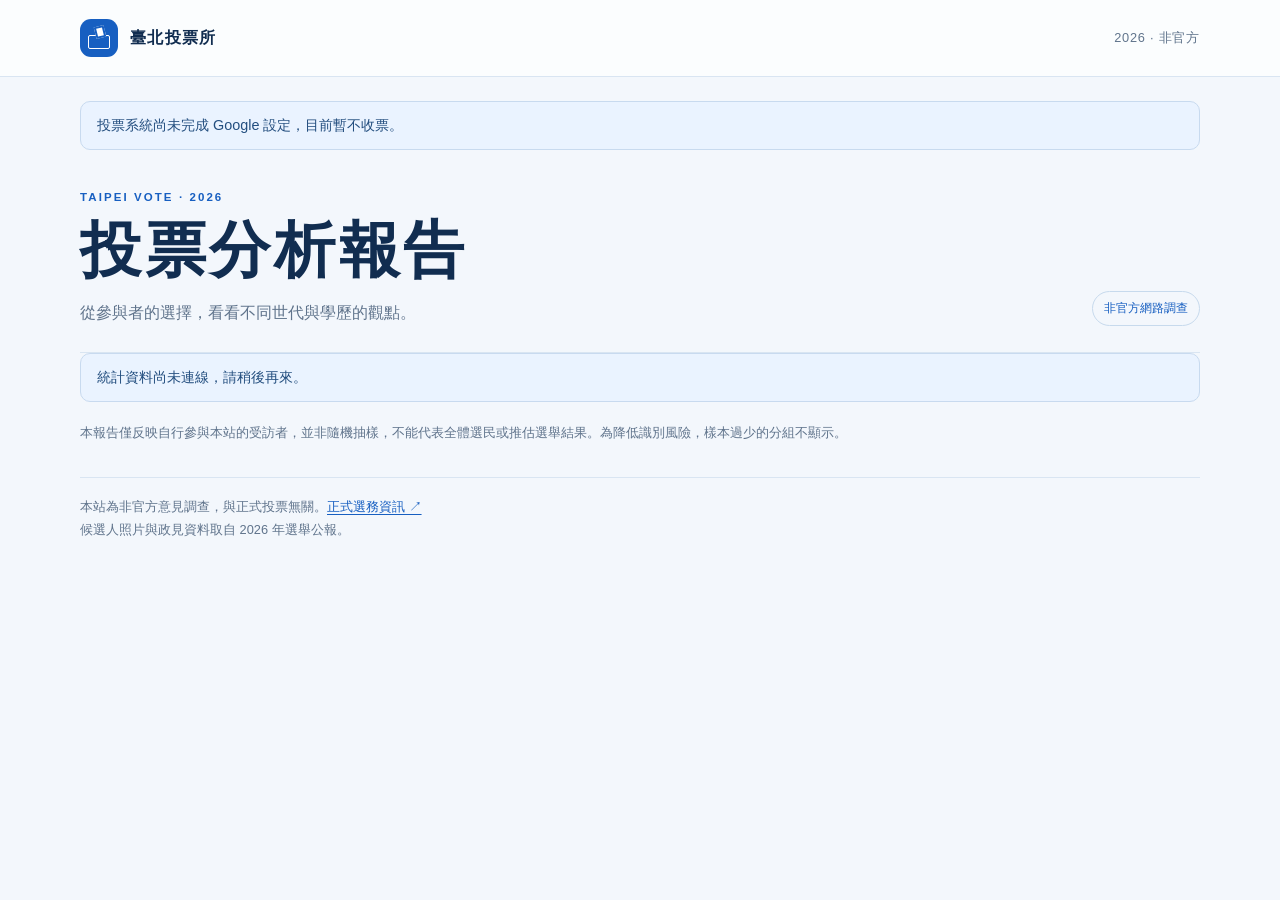
==== commit 79d322a6: "Add voting interface and Google Sheets integration" ====
--- a/index.html
+++ b/index.html
@@ -3,1091 +3,82 @@
 <head>
   <meta charset="utf-8">
   <meta name="viewport" content="width=device-width, initial-scale=1, viewport-fit=cover">
-  <meta name="description" content="2026 臺北市長模擬投票所。練習圈選、投票及開票，選票只留在目前的瀏覽器。">
-  <meta name="color-scheme" content="light dark">
-  <title>2026 臺北市長模擬投票所</title>
-  <link rel="icon" href="[data-uri]">
+  <meta name="description" content="2026 臺北市長非官方網路投票，認識候選人並留下你的意見。">
+  <title>臺北投票所｜2026</title>
+  <link rel="stylesheet" href="poll.css?v=20261117b">
   <script defer src="vendor/three.min.js"></script>
-  <script defer src="booth.js?v=20261117a"></script>
-  <script defer src="room.js?v=20261117a"></script>
-  <style>
-    :root {
-      color-scheme: light;
-      --ground: #f4f8fd;
-      --paper: #ffffff;
-      --text: #142c50;
-      --muted: #4d6481;
-      --line: #d5e1f0;
-      --accent: #175bbf;
-      --button: #155fc4;
-      --button-text: #ffffff;
-      --selection: #e8f2ff;
-      --stamp: #c95709;
-      --shadow: 0 14px 35px #24578a18;
-      --serif: "Noto Serif TC", "Noto Serif CJK TC", "Songti TC", PMingLiU, serif;
-      --sans: Inter, "PingFang TC", "Noto Sans TC", "Noto Sans CJK TC", "Microsoft JhengHei", sans-serif;
-    }
-
-    @media (prefers-color-scheme: dark) {
-      :root {
-        color-scheme: dark;
-        --ground: #101d33;
-        --paper: #1b304d;
-        --text: #f4f8ff;
-        --muted: #c2d0e4;
-        --line: #4b6788;
-        --accent: #a8cfff;
-        --button: #b5d7ff;
-        --button-text: #102849;
-        --selection: #29476e;
-        --stamp: #ffb777;
-        --shadow: 0 14px 35px #0003;
-      }
-    }
-
-    *, *::before, *::after { box-sizing: border-box; }
-    [hidden] { display: none !important; }
-    body {
-      margin: 0; padding: env(safe-area-inset-top, 0px) env(safe-area-inset-right, 0px) 0 env(safe-area-inset-left, 0px);
-      background: var(--ground); color: var(--text); font: 1rem/1.65 var(--sans);
-    }
-    button, input { font: inherit; }
-    button { cursor: pointer; }
-    button:disabled { cursor: default; }
-    a { color: var(--accent); text-underline-offset: .2em; }
-    :focus-visible { outline: 3px solid var(--accent); outline-offset: 4px; }
-    h1, h2, h3, p { margin: 0; }
-    h1, h2 { line-height: 1.22; }
-    h1:focus { outline: none; }
-    .wrap { width: min(1080px, 100% - 64px); margin-inline: auto; }
-    .sr-only {
-      position: absolute; width: 1px; height: 1px; padding: 0; margin: -1px;
-      overflow: hidden; clip-path: inset(50%); white-space: nowrap; border: 0;
-    }
-    .skip-link { position: fixed; z-index: 5; top: 12px; left: 12px; padding: 8px 14px; background: var(--paper); }
-    .skip-link:not(:focus) { transform: translateY(-150%); }
-
-    .site-header { border-bottom: 1px solid var(--line); }
-    .header-inner { display: flex; min-height: 76px; align-items: center; justify-content: space-between; gap: 16px; }
-    .brand { display: flex; align-items: center; gap: 11px; font-weight: 750; letter-spacing: .07em; }
-    .brand-icon {
-      position: relative; width: 37px; height: 37px; flex: none; border-radius: 11px;
-      background: var(--button); color: var(--button-text);
-    }
-    .brand-icon::before {
-      content: ""; position: absolute; inset: 15px 8px 9px;
-      border: 1.5px solid currentColor; border-radius: 2px;
-    }
-    .brand-icon::after {
-      content: ""; position: absolute; width: 10px; height: 11px; top: 8px; left: 14px;
-      background: currentColor; border: 2px solid var(--button); transform: rotate(-14deg);
-    }
-    .step-nav { display: flex; gap: 3px; padding: 4px; border: 1px solid var(--line); border-radius: 28px; background: var(--paper); }
-    .step-nav button {
-      min-width: 74px; min-height: 44px; padding: 5px 12px; border: 0;
-      border-radius: 24px; background: transparent; color: var(--text); font-weight: 700;
-    }
-    .step-nav button[aria-current="step"] { background: var(--button); color: var(--button-text); }
-    .step-nav button:disabled { color: var(--muted); font-weight: 500; }
-    .mobile-mode { display: none; }
-
-    main { padding-block: clamp(20px, 4vw, 44px) 0; }
-    .hero {
-      display: grid; grid-template-columns: .92fr 1.08fr; align-items: center; isolation: isolate;
-      position: relative; overflow: hidden; min-height: 420px; border: 1px solid var(--line); border-radius: 24px;
-      background: linear-gradient(115deg, var(--paper) 22%, var(--selection)); color: var(--text); box-shadow: var(--shadow);
-    }
-    .hero::before {
-      content: ""; position: absolute; z-index: -1; inset: 0; pointer-events: none;
-      background: radial-gradient(circle at 8% 0%, #f8aa5230, transparent 32%),
-                  radial-gradient(circle at 92% 9%, #7dbbff42, transparent 32%);
-    }
-    .hero-copy { padding: clamp(28px, 5vw, 60px); padding-right: 0; }
-    .eyebrow { color: var(--accent); font-size: .82rem; font-weight: 750; letter-spacing: .12em; }
-    .hero .eyebrow { color: var(--accent); }
-    h1 { font-family: var(--serif); font-size: clamp(2.35rem, 5.2vw, 4.2rem); font-weight: 850; letter-spacing: .045em; }
-    .hero h1 { margin-block: 7px 14px; }
-    .hero-copy > p:not(.eyebrow) { max-width: 25em; color: var(--muted); }
-    .hero-date { margin-top: 7px; font-size: .9rem; }
-    .hero-copy .button { margin-top: 24px; }
-    .button {
-      display: inline-flex; align-items: center; justify-content: center; gap: 14px; min-height: 48px;
-      padding: 10px 22px; border: 1px solid transparent; border-radius: 9px;
-      background: var(--button); color: var(--button-text); font-weight: 750; text-align: center;
-    }
-    .button:not(:disabled):hover { filter: brightness(1.13); }
-    .button:not(:disabled):active { filter: brightness(.93); }
-    .button:disabled { opacity: .68; }
-    .button.light { background: #b84c00; color: #fff; box-shadow: 0 7px 18px #bd5c2630; }
-    .button.light:focus-visible { outline-color: var(--accent); }
-    .button.secondary { background: transparent; border-color: var(--line); color: var(--text); }
-    .arrow {
-      display: inline-block; flex: none; width: 8px; height: 8px;
-      border: solid currentColor; border-width: 0 2px 2px 0; transform: rotate(-45deg);
-    }
-
-    .scene-card { overflow: hidden; border: 1px solid var(--line); border-radius: 18px; background: var(--paper); box-shadow: var(--shadow); }
-    .hero-art { min-width: 0; margin: 24px; }
-    .scene-stage {
-      display: grid; place-items: center; position: relative; overflow: hidden; min-width: 0;
-      height: 354px; background: #dfe2e7;
-    }
-    .scene-stage canvas { position: absolute; inset: 0; display: block; width: 100%; height: 100%; touch-action: pan-y; cursor: grab; }
-    .scene-stage canvas[data-dragging] { cursor: grabbing; }
-    .scene-status { padding: 20px; color: #34455b; font-size: .9rem; text-align: center; }
-    .scene-action {
-      position: absolute; top: 10px; left: 50%; z-index: 1; transform: translateX(-50%);
-      max-width: calc(100% - 24px); padding: 5px 12px; border-radius: 20px;
-      background: #fff; color: #183b6b; font-size: .82rem; font-weight: 700; white-space: nowrap;
-      box-shadow: 0 3px 10px #183b6b24;
-    }
-    .drop-target {
-      position: absolute; z-index: 2; pointer-events: none; border: 2px dashed #ff972d;
-      border-radius: 12px; background: #ffa43b1c; transition: background .15s, border-color .15s;
-    }
-    .drop-target[data-ready] { border-color: #155fc4; background: #7eb9ff55; }
-    .paper-tray { display: flex; align-items: center; gap: 10px; padding: 8px 10px; }
-    .paper-token {
-      position: relative; z-index: 3; flex: none; width: 104px; min-height: 46px; padding: 5px 8px;
-      border: 1px solid #d86d19; border-radius: 8px; background: #fff; color: #173b6b;
-      box-shadow: 0 3px 8px #102e5326; font-size: .87rem; font-weight: 750;
-      touch-action: none; user-select: none; -webkit-user-select: none; cursor: grab;
-    }
-    .paper-token[data-dragging] { cursor: grabbing; box-shadow: 0 10px 20px #102e5344; }
-    .paper-help { color: var(--muted); font-size: .8rem; line-height: 1.4; }
-    .paper-help[data-error] { color: var(--stamp); }
-    .view-controls { display: flex; gap: 5px; padding: 7px 9px 0; }
-    .view-controls button {
-      flex: 1; min-width: 0; min-height: 42px; padding: 6px 4px; border: 1px solid var(--line);
-      border-radius: 9px; background: var(--paper); color: var(--text); font-size: .86rem; font-weight: 700;
-    }
-    .view-controls button[aria-pressed="true"] { background: var(--selection); border-color: var(--accent); color: var(--accent); }
-    .view-controls button:disabled { opacity: .55; }
-    .scene-caption {
-      display: flex; align-items: center; justify-content: space-between; gap: 12px;
-      padding: 10px 15px; color: var(--muted); font-size: .8rem;
-    }
-    .scene-caption strong { color: var(--accent); font-weight: 750; }
-
-    .section-head { display: flex; justify-content: space-between; align-items: baseline; flex-wrap: wrap; gap: 5px 16px; margin-block: 30px 12px; }
-    .section-head h2 { font-family: var(--serif); font-size: 1.42rem; letter-spacing: .06em; }
-    .section-head a { font-size: .88rem; }
-    .candidate-list { display: grid; grid-template-columns: repeat(3, minmax(0, 1fr)); gap: 9px; margin: 0; padding: 0; list-style: none; }
-    .candidate-list li {
-      min-width: 0;
-      border: 1px solid var(--line); border-radius: 9px; background: var(--paper);
-    }
-    .candidate-card {
-      display: flex; align-items: center; gap: 12px; width: 100%; min-width: 0; min-height: 76px; padding: 10px 14px;
-      border: 0; border-radius: 9px; background: transparent; color: var(--text); text-align: left;
-    }
-    .candidate-card:hover { background: var(--selection); }
-    .candidate-card .candidate-info { flex: 1; }
-    .candidate-thumb { flex: none; width: 40px; height: 52px; border-radius: 6px; background: var(--selection); object-fit: cover; }
-    .candidate-card-number { color: var(--accent); font-variant-numeric: tabular-nums; }
-    .candidate-more { flex: none; color: var(--accent); font-size: .95rem; font-weight: 700; }
-    .candidate-number {
-      display: inline-grid; place-items: center; flex: none; width: 2.14em; height: 2.14em;
-      border: 1px solid var(--line); border-radius: 50%; background: var(--selection); color: var(--text);
-      font: 750 1rem/1 var(--sans); font-variant-numeric: tabular-nums;
-    }
-    .candidate-info { display: grid; min-width: 0; line-height: 1.35; }
-    .candidate-info strong { font-size: 1.05rem; letter-spacing: .065em; }
-    .candidate-info small { margin-top: 2px; color: var(--muted); font-size: .78rem; overflow-wrap: anywhere; }
-    .candidate-dialog { width: min(620px, 100% - 28px); padding: 0; }
-    .candidate-dialog-head { display: flex; align-items: start; justify-content: space-between; gap: 12px; padding: 20px 20px 14px; border-bottom: 1px solid var(--line); }
-    .candidate-dialog-head h2 { font-size: 1.55rem; }
-    .candidate-dialog-head p { margin: 3px 0 0; font-size: .9rem; }
-    .candidate-close { flex: none; min-width: 44px; min-height: 44px; border: 1px solid var(--line); border-radius: 9px; background: var(--paper); color: var(--text); font-size: 1.2rem; }
-    .candidate-detail { display: grid; grid-template-columns: minmax(115px, 150px) minmax(0, 1fr); gap: 18px; padding: 20px; }
-    .portrait-wrap { min-width: 0; }
-    .portrait { display: grid; place-items: center; overflow: hidden; aspect-ratio: 3 / 4; border: 1px solid var(--line); border-radius: 12px; background: var(--selection); }
-    .portrait span { color: var(--accent); font: 800 3.2rem/1 var(--serif); }
-    .portrait img { width: 100%; height: 100%; object-fit: cover; }
-    .portrait-credit { margin-top: 6px !important; color: var(--muted); font-size: .73rem; line-height: 1.45; }
-    .candidate-copy { display: grid; align-content: start; gap: 15px; min-width: 0; }
-    .candidate-copy h3 { margin: 0 0 4px; color: var(--accent); font-size: .95rem; }
-    .candidate-copy p, .candidate-copy li { margin: 0; color: var(--text); font-size: .91rem; line-height: 1.6; }
-    .candidate-copy ul { margin: 4px 0; padding-left: 1.2em; }
-    .candidate-copy a { display: inline-block; margin-top: 5px; font-size: .85rem; font-weight: 700; }
-    .candidate-copy .candidate-note { color: var(--muted); font-size: .8rem; }
-
-    .page-heading { margin-block: 4px 24px; }
-    .page-heading h1 { margin-block: 4px 8px; font-size: clamp(2.05rem, 4.8vw, 3.4rem); }
-    .page-heading > p:last-child { color: var(--muted); }
-    .vote-progress { display: flex; flex-wrap: wrap; gap: 8px; margin: 16px 0 0; padding: 0; list-style: none; color: var(--muted); font-size: .85rem; }
-    .vote-progress li { display: flex; align-items: center; gap: 8px; }
-    .vote-progress li:not(:last-child)::after { content: '→'; color: var(--muted); font-weight: 400; }
-    .vote-progress li[aria-current="step"] { color: var(--accent); font-weight: 750; }
-    .ballot-layout, .results-layout { display: grid; grid-template-columns: minmax(0, 1.05fr) minmax(0, 1fr); align-items: start; gap: 20px; }
-    .card { background: var(--paper); border: 1px solid var(--line); border-radius: 16px; box-shadow: var(--shadow); }
-    .ballot { margin: 0; min-inline-size: 0; padding: 18px; }
-    .ballot-title {
-      display: block; width: 100%; padding: 4px 7px 0; font: 850 clamp(1.12rem, 3vw, 1.38rem)/1.3 var(--serif);
-      letter-spacing: .05em;
-    }
-    .ballot-rows { display: grid; gap: 7px; }
-    .choice { position: relative; }
-    .ballot-row {
-      display: grid; grid-template-columns: auto minmax(0, 1fr) auto; align-items: center; gap: 12px;
-      min-height: 56px; padding: 6px 11px; border: 1px solid var(--line); border-radius: 8px;
-      background: var(--paper); cursor: pointer;
-    }
-    .choice input:checked + .ballot-row { border-color: var(--accent); background: var(--selection); }
-    .choice input:focus-visible + .ballot-row { outline: 3px solid var(--accent); outline-offset: 2px; }
-    .choice input:disabled + .ballot-row { cursor: default; }
-    .stamp-slot {
-      display: grid; place-items: center; flex: none; width: 42px; height: 37px;
-      border: 1px dashed var(--line); border-radius: 6px;
-    }
-    .stamp {
-      display: grid; place-items: center; width: 34px; height: 34px;
-      border: 2px solid currentColor; border-radius: 50%; color: var(--stamp);
-      transform: rotate(-13deg); opacity: 0; font: 850 1.05rem/1 var(--serif);
-    }
-    .choice input:checked + .ballot-row .stamp { opacity: 1; animation: land .24s ease-out; }
-    @keyframes land { from { transform: rotate(-13deg) scale(1.34); opacity: .1; } }
-    .ballot-footer { display: grid; gap: 10px; margin-top: 14px; }
-    .ballot-footer p { color: var(--muted); min-height: 1.65em; font-size: .91rem; }
-    .ballot-footer .button { justify-self: start; }
-    .ballot-preview .scene-stage { height: 406px; }
-    .results-layout { grid-template-columns: minmax(0, 1.65fr) minmax(0, 1fr); }
-    .room-stage {
-      display: grid; place-items: center; position: relative; overflow: hidden; width: 100%; aspect-ratio: 4 / 3;
-      border: 1px solid var(--line); border-radius: 18px; background: #e5eff7; box-shadow: var(--shadow);
-    }
-    .room-canvas { position: absolute; inset: 0; display: block; width: 100%; height: 100%; touch-action: pan-y; cursor: grab; }
-    .room-canvas[data-dragging] { cursor: grabbing; }
-    .room-status { padding: 20px; color: #354d66; font-size: .9rem; text-align: center; }
-    .room-controls { display: flex; gap: 7px; margin-top: 10px; }
-    .room-controls button {
-      flex: 1; min-width: 0; min-height: 44px; padding: 6px 4px; border: 1px solid var(--line);
-      border-radius: 9px; background: var(--paper); color: var(--text); font-size: .87rem; font-weight: 700;
-    }
-    .room-controls button[aria-pressed="true"] { border-color: var(--accent); background: var(--selection); color: var(--accent); }
-    .room-controls button:disabled { opacity: .55; }
-    .visual-caption { padding: 9px 10px; color: var(--muted); font-size: .83rem; text-align: center; }
-    .results-sidebar { display: grid; gap: 14px; }
-    .results-board { display: grid; gap: 10px; padding: 18px; }
-    .results-board h2 { font: 850 1.35rem/1.35 var(--serif); }
-    .results-board > p { color: var(--muted); font-size: .86rem; }
-    .tallies { display: grid; gap: 7px; margin: 0; padding: 0; list-style: none; }
-    .tally {
-      display: grid; grid-template-columns: auto minmax(0, 1fr) auto; align-items: center; gap: 9px;
-      color: var(--text); font-size: .91rem; line-height: 1.4;
-    }
-    .tally-name { white-space: nowrap; }
-    .tally-name span { display: inline-block; min-width: 1.1em; color: var(--muted); font-variant-numeric: tabular-nums; }
-    .tally-meter { width: 100%; height: 6px; border-radius: 4px; background: var(--line); }
-    .tally[data-has-vote] .tally-meter { background: #e4873e; }
-    .tally b { min-width: 1ch; text-align: right; font-variant-numeric: tabular-nums; }
-    .receipt { display: grid; gap: 10px; padding: 18px; }
-    .receipt h2 { font: 850 1.35rem/1.35 var(--serif); }
-    .receipt p { color: var(--muted); }
-    .receipt .button { justify-self: start; }
-    .receipt .time { font-size: .86rem; }
-
-    footer { margin-top: 26px; padding-block: 16px 26px; border-top: 1px solid var(--line); color: var(--muted); font-size: .84rem; }
-    footer p + p { margin-top: 4px; }
-    .status { margin-bottom: 12px; padding: 8px 12px; border-left: 3px solid var(--accent); border-radius: 4px; background: var(--selection); }
-    dialog {
-      width: min(425px, 100% - 32px); max-height: calc(100dvh - 32px); padding: 22px; overflow: auto;
-      border: 1px solid var(--line); border-radius: 16px; background: var(--paper); color: var(--text);
-    }
-    dialog::backdrop { background: #102e53ad; }
-    dialog h2 { font: 850 1.45rem/1.35 var(--serif); }
-    dialog p { margin-top: 9px; color: var(--muted); }
-    dialog .dialog-error { color: var(--stamp); }
-    .dialog-actions { display: flex; flex-wrap: wrap; gap: 8px; justify-content: flex-end; margin-top: 18px; }
-
-    @media (hover: hover) {
-      .choice input:not(:disabled) + .ballot-row:hover { border-color: var(--accent); }
-      .step-nav button:not(:disabled):not([aria-current]):hover { background: var(--selection); }
-    }
-    @media (max-width: 720px) {
-      .wrap { width: calc(100% - 36px); }
-      .hero { min-height: 350px; }
-      .hero-copy { padding: 28px; padding-right: 0; }
-      .hero-art .scene-stage { height: 300px; }
-      .ballot-layout, .results-layout { grid-template-columns: minmax(0, 1fr); }
-      .ballot-preview { max-width: 100%; }
-    }
-    @media (max-width: 550px) {
-      html { scroll-padding-top: calc(280px + env(safe-area-inset-top, 0px)); scroll-padding-bottom: calc(76px + env(safe-area-inset-bottom, 0px)); }
-      body { padding-bottom: calc(76px + env(safe-area-inset-bottom, 0px)); }
-      .wrap { width: calc(100% - 28px); }
-      .header-inner { min-height: 62px; }
-      .mobile-mode { display: inline; color: var(--muted); font-size: .75rem; }
-      .step-nav {
-        position: fixed; z-index: 2; bottom: calc(10px + env(safe-area-inset-bottom, 0px)); left: 50%;
-        transform: translateX(-50%); width: min(355px, 100% - 28px); justify-content: space-between; box-shadow: var(--shadow);
-      }
-      .step-nav button { flex: 1; min-width: 0; padding-inline: 5px; font-size: .9rem; }
-      .hero { grid-template-columns: minmax(0, 1fr); min-height: 0; border-radius: 17px; }
-      .hero-copy { padding: 23px 20px 0; }
-      .hero-copy .button { margin-top: 17px; }
-      .hero-art { margin: 19px 16px 16px; }
-      .hero-art .scene-stage { height: 235px; }
-      .section-head { margin-top: 23px; }
-      .candidate-list { grid-template-columns: repeat(2, minmax(0, 1fr)); }
-      .candidate-card { gap: 8px; padding-inline: 9px; }
-      .candidate-thumb { width: 35px; height: 46px; }
-      .candidate-more { font-size: .8rem; }
-      .candidate-info strong { font-size: 1rem; }
-      .candidate-info small { font-size: .75rem; }
-      .page-heading { margin-bottom: 16px; }
-      .ballot { padding-inline: 12px; }
-      .ballot-preview { position: sticky; top: calc(7px + env(safe-area-inset-top, 0px)); z-index: 3; }
-      .ballot-preview .scene-stage { height: 190px; height: clamp(150px, 24vh, 210px); }
-      .ballot-preview .scene-caption { padding-block: 5px 7px; }
-    }
-    @media (max-width: 355px) {
-      .candidate-list { grid-template-columns: 1fr; }
-      .hero-copy { padding-inline: 16px; }
-      .hero h1 { font-size: 2rem; }
-    }
-    @media (max-width: 420px) {
-      .candidate-detail { grid-template-columns: minmax(0, 1fr); gap: 14px; padding: 15px; }
-      .candidate-dialog-head { padding: 15px; }
-      .portrait-wrap { display: flex; align-items: center; gap: 12px; }
-      .portrait { flex: none; width: 82px; }
-      .portrait-credit { flex: 1; margin-top: 0 !important; }
-    }
-    @media (prefers-reduced-motion: reduce) {
-      *, *::before, *::after { animation-duration: .001ms !important; transition-duration: .001ms !important; }
-    }
-  </style>
+  <script defer src="booth.js?v=20261117b"></script>
+  <script defer src="candidates.js?v=20261117b"></script>
+  <script defer src="poll-config.js?v=20261117b"></script>
+  <script defer src="report.js?v=20261117b"></script>
+  <script defer src="poll.js?v=20261117b"></script>
 </head>
 <body>
-  <a class="skip-link" href="#main">跳到主要內容</a>
-  <header class="site-header">
-    <div class="wrap header-inner">
-      <div class="brand"><span class="brand-icon" aria-hidden="true"></span>臺北投票所</div>
-      <span class="mobile-mode">模擬練習</span>
-      <nav class="step-nav" aria-label="模擬投票步驟">
-        <button type="button" data-route="home" aria-current="step">入口</button>
-        <button type="button" data-route="ballot" disabled>圈票</button>
-        <button type="button" data-route="results" disabled>開票</button>
-      </nav>
-    </div>
-  </header>
+  <a class="skip" href="#main">跳至主要內容</a>
+  <header class="site-header"><div class="wrap header-inner">
+    <div class="brand"><span class="brand-icon" aria-hidden="true"></span><span>臺北投票所</span></div>
+    <span class="header-note">2026 · 非官方</span>
+  </div></header>
+  <main class="wrap" id="main">
+    <noscript><p class="notice">請開啟 JavaScript，才能操作本站。</p></noscript>
+    <p class="notice" id="notice" role="status" hidden></p>
 
-  <main id="main" class="wrap" tabindex="-1">
-    <p class="status" id="status" role="status" hidden></p>
-    <noscript><p class="status">請開啟 JavaScript，以使用模擬投票。</p></noscript>
-
-    <section id="home-page" aria-labelledby="home-heading">
-      <div class="hero">
-        <div class="hero-copy">
-          <p class="eyebrow">2026 臺北市長選舉</p>
-          <h1 id="home-heading" tabindex="-1">模擬投票所</h1>
-          <p>練習圈選、確認投票，再到開票室查看這一輪的結果。</p>
-          <p class="hero-date">正式投票日 <time datetime="2026-11-28">2026 年 11 月 28 日</time></p>
-          <button type="button" class="button light" id="start" disabled>
-            <span id="start-label">開始模擬投票</span><i class="arrow" aria-hidden="true"></i>
-          </button>
+    <section id="vote-view" aria-labelledby="vote-heading">
+      <h1 class="sr-only" id="vote-heading">選擇候選人</h1>
+      <div class="scene-card">
+        <div class="scene-stage" id="home-scene" role="group" aria-label="臺北投票所 3D 場景及候選人選項">
+          <p class="scene-status">正在準備投票所…</p>
+          <div class="scene-shade" aria-hidden="true"></div>
+          <div class="scene-heading"><span class="kicker">TAIPEI · 2026</span><strong>點選名字，留下你的選擇</strong></div>
+          <div class="candidate-overlay" id="candidate-overlay" role="list" aria-label="候選人名單"></div>
         </div>
-        <div class="scene-card hero-art">
-          <div class="scene-stage" id="home-scene"><p class="scene-status">投票所載入中…</p></div>
-          <p class="scene-caption"><strong>圈票處</strong><span>拖曳可轉動視角</span></p>
-        </div>
+        <div class="scene-caption"><strong>選擇候選人</strong><span>拖曳畫面可轉動視角</span></div>
       </div>
-      <div class="section-head">
-        <h2>候選人名單</h2>
-        <a href="https://web.cec.gov.tw/central/article/65401">選委會號次資料 <span aria-hidden="true">↗</span></a>
-      </div>
-      <p class="candidate-note" style="color:var(--muted);font-size:.86rem;margin-bottom:10px">點選候選人，查看公開資料與政見來源。</p>
-      <ol id="candidate-list" class="candidate-list" role="list"></ol>
+      <div class="intro-line"><p><strong>每個 Google 帳號可投一次</strong><br>投票將於 11 月 27 日中午 12:00 截止。</p><p><a href="https://bulletin.cec.gov.tw/01%E9%81%B8%E8%88%89%E5%85%AC%E5%A0%B1/03%E7%9B%B4%E8%BD%84%E5%B8%82%E9%95%B7/115%E5%B9%B4/%E8%87%BA%E5%8C%97%E5%B8%82%E5%B8%82%E9%95%B7.pdf" target="_blank" rel="noopener noreferrer">查看選舉公報 ↗</a></p></div>
     </section>
 
-    <section id="ballot-page" aria-labelledby="ballot-heading" hidden>
-      <div class="page-heading">
-        <p class="eyebrow">臺北市第 9 屆市長選舉</p>
-        <h1 id="ballot-heading" tabindex="-1">圈票處</h1>
-        <p>選一位候選人。確認送出前可以改選。</p>
-        <ol class="vote-progress" aria-label="投票進度">
-          <li aria-current="step">圈選</li><li>確認</li><li>投入票箱</li>
-        </ol>
-      </div>
-      <div class="ballot-layout">
-        <div class="scene-card ballot-preview">
-          <div class="scene-stage" id="ballot-scene">
-            <p class="scene-status">投票所載入中…</p>
-            <p class="scene-action" id="scene-action" role="status" hidden></p>
-            <div class="drop-target" id="drop-target" aria-hidden="true" hidden></div>
-          </div>
-          <div class="view-controls" role="group" aria-label="投票所視角">
-            <button type="button" data-view="overview" aria-pressed="true" disabled>全景</button>
-            <button type="button" data-view="ballot" aria-pressed="false" disabled>選票近景</button>
-            <button type="button" data-view="box" aria-pressed="false" disabled>投票箱</button>
-          </div>
-          <p class="scene-caption" id="ballot-caption"><span>拖曳可轉動，也可點選選票或票箱</span></p>
-          <div class="paper-tray" id="paper-tray" hidden>
-            <button type="button" class="paper-token" id="paper-token" aria-describedby="paper-help">拿起選票</button>
-            <span class="paper-help" id="paper-help" role="status"></span>
-          </div>
-        </div>
-        <form id="ballot-form">
-          <fieldset class="ballot card" id="ballot-fields">
-            <legend class="ballot-title">臺北市長選舉票（練習用）</legend>
-            <div class="ballot-rows" id="ballot-rows"></div>
-            <div class="ballot-footer">
-              <p id="selection-note" role="status">請圈選一位候選人。</p>
-              <button type="submit" class="button" id="cast" disabled>投下練習票 <i class="arrow" aria-hidden="true"></i></button>
-              <button type="button" class="button secondary" id="show-result" hidden>查看本輪結果 <i class="arrow" aria-hidden="true"></i></button>
-            </div>
-          </fieldset>
-        </form>
-      </div>
+    <section class="closed-view" id="closed-view" aria-labelledby="closed-title" hidden>
+      <p class="eyebrow">TAIPEI · 2026</p><h1 id="closed-title">投票已截止</h1>
+      <p>感謝每一份參與。統計結果預計於 <strong>11 月 28 日下午 4:00</strong> 後開放。</p>
+      <p class="closed-note">本網站為非官方、自願參與的網路意見調查。</p>
     </section>
 
-    <section id="results-page" aria-labelledby="results-heading" hidden>
-      <div class="page-heading">
-        <p class="eyebrow">本機練習結果</p>
-        <h1 id="results-heading" tabindex="-1">模擬開票室</h1>
-        <p>這裡只顯示你這一輪的練習票。</p>
-      </div>
-      <div class="results-layout">
-        <div>
-          <div class="room-stage" id="living-room-stage" role="img" aria-label="台灣風格的小客廳，擺有復古電視、沙發、盆栽、鐵窗與日曆。">
-            <p class="room-status" id="room-status">正在準備客廳場景…</p>
-          </div>
-          <div class="room-controls" role="group" aria-label="客廳視角">
-            <button type="button" data-room-view="overview" aria-pressed="true" disabled>客廳全景</button>
-            <button type="button" data-room-view="tv" aria-pressed="false" disabled>電視近景</button>
-            <button type="button" data-room-view="window" aria-pressed="false" disabled>窗邊</button>
-          </div>
-          <p class="visual-caption">左右拖曳場景，或點選上方切換視角。</p>
-        </div>
-        <div class="results-sidebar">
-          <section class="card results-board" aria-labelledby="results-board-heading">
-            <h2 id="results-board-heading">本輪開票</h2>
-            <p id="vote-total">0 張練習票</p>
-            <ol id="tallies" class="tallies" role="list" aria-label="本輪各候選人票數"></ol>
-            <p id="presenter">練習選票已完成計票。</p>
-          </section>
-          <div class="card receipt">
-            <h2>本輪投票紀錄</h2>
-            <p id="receipt-choice"></p>
-            <p class="time" id="receipt-time"></p>
-            <button type="button" class="button secondary" id="restart">再練習一輪</button>
-          </div>
-        </div>
-      </div>
+    <section id="report-view" class="report-view" aria-labelledby="report-title" hidden>
+      <div class="report-masthead"><div><p class="eyebrow">TAIPEI VOTE · 2026</p><h1 id="report-title">投票分析報告</h1><p>從參與者的選擇，看看不同世代與學歷的觀點。</p></div><span class="report-badge">非官方網路調查</span></div>
+      <div id="report-content"><p class="notice" id="report-status" role="status">正在讀取統計資料…</p></div>
+      <p class="methodology">本報告僅反映自行參與本站的受訪者，並非隨機抽樣，不能代表全體選民或推估選舉結果。為降低識別風險，樣本過少的分組不顯示。</p>
     </section>
 
-    <footer>
-      <p>本站為個人投票練習。正式選務請見<a href="https://info.cec.gov.tw/vote2026/">中選會選舉資訊</a>。</p>
-      <p id="storage-note">練習票只留在目前的瀏覽器。</p>
-    </footer>
+    <footer><p>本站為非官方意見調查，與正式投票無關。<a href="https://info.cec.gov.tw/vote2026/">正式選務資訊 ↗</a></p><p>候選人照片與政見資料取自 2026 年選舉公報。</p></footer>
   </main>
 
-  <dialog id="confirmation" aria-labelledby="dialog-title" aria-describedby="dialog-description">
-    <h2 id="dialog-title"></h2>
-    <p id="dialog-description"></p>
-    <p class="dialog-error" id="dialog-error" role="alert" hidden></p>
-    <div class="dialog-actions">
-      <button type="button" class="button secondary" id="dialog-cancel" autofocus>取消</button>
-      <button type="button" class="button" id="dialog-confirm">確認</button>
+  <dialog id="profile-dialog" aria-labelledby="profile-title">
+    <div class="dialog-header"><div><p class="eyebrow">CANDIDATE</p><h2 id="profile-title"></h2><p id="profile-party"></p></div><button class="icon-button" id="profile-close" aria-label="關閉候選人資料">×</button></div>
+    <div class="profile-body"><div><div class="portrait"><img id="profile-image" alt=""></div><p class="credit">照片：2026 年選舉公報</p></div><div class="profile-copy"><section><h3>公開經歷</h3><p id="profile-bio"></p></section><section><h3>本屆政見</h3><ul id="profile-policy"></ul><a id="profile-source" target="_blank" rel="noopener noreferrer">查看公報原文 ↗</a></section><p class="fineprint">學經歷與政見由候選人填報，完整內容請見選舉公報。</p></div></div>
+  </dialog>
+
+  <dialog id="vote-dialog" aria-labelledby="dialog-title">
+    <div class="dialog-header"><div><p class="eyebrow">YOUR VOICE</p><h2 id="dialog-title">登入後繼續</h2></div><button class="icon-button" id="dialog-close" aria-label="關閉投票視窗">×</button></div>
+    <div class="dialog-content">
+      <p class="chosen" id="chosen-candidate"></p>
+      <p class="dialog-message" id="dialog-message" role="status"></p>
+      <section id="signin-step"><p class="muted">請先使用 Google 帳號驗證。每個帳號限投一次。</p><button type="button" id="google-signin" class="button google-button" disabled><span class="google-mark" aria-hidden="true">G</span>使用 Google 繼續</button></section>
+      <form id="profile-form" hidden>
+        <p class="muted form-intro">登入成功，請填寫以下資料後確認投票。</p>
+        <div class="form-grid">
+          <label>名稱<input name="name" maxlength="40" autocomplete="name" required></label>
+          <label>年齡<input name="age" type="number" min="0" max="120" step="1" inputmode="numeric" required></label>
+          <label>性別<select name="gender" required><option value="">請選擇</option><option>女</option><option>男</option><option>非二元／其他</option><option>不願透露</option></select></label>
+          <label>最高學歷<select name="education" required><option value="">請選擇</option><option>國小及以下</option><option>國中</option><option>高中職</option><option>專科</option><option>大學</option><option>碩士</option><option>博士</option><option>其他</option></select></label>
+          <label class="full">學校名稱<input name="school" maxlength="100" placeholder="例如：再興高中、臺灣大學" required><small>若不適用，可填「不適用」。</small></label>
+        </div>
+        <div class="privacy"><h3>資料使用說明</h3><p id="privacy-text"></p><p>姓名等個人資料與統計分開存放，但管理者仍可能從紀錄時間等線索推測個人選擇，不能保證匿名。Google 帳號只用來去重，不會記錄電子郵件。</p><label class="consent"><input type="checkbox" name="consent" required><span>我已閱讀並同意上述資料使用方式。</span></label></div>
+        <button type="submit" class="button primary">下一步：確認選擇</button>
+      </form>
+      <section id="confirm-step" hidden><p class="muted">請確認選擇；送出後這個 Google 帳號無法再次投票。</p><div class="confirm-choice" id="confirm-choice"></div><div class="actions"><button type="button" class="button secondary" id="back-form">返回修改資料</button><button type="button" class="button primary" id="submit-vote">確認並送出</button></div></section>
+      <section id="done-step" hidden><p class="muted" id="done-message"></p><button class="button secondary" type="button" id="finish">完成</button></section>
     </div>
   </dialog>
-
-  <dialog id="candidate-dialog" class="candidate-dialog" aria-labelledby="candidate-dialog-title">
-    <div class="candidate-dialog-head">
-      <div><h2 id="candidate-dialog-title"></h2><p id="candidate-dialog-party"></p></div>
-      <button type="button" class="candidate-close" id="candidate-close" aria-label="關閉候選人資料">×</button>
-    </div>
-    <div class="candidate-detail">
-      <div class="portrait-wrap">
-        <div class="portrait"><span id="portrait-placeholder" aria-hidden="true"></span><img id="candidate-portrait" alt="" referrerpolicy="no-referrer" hidden></div>
-        <p class="portrait-credit" id="portrait-credit"></p>
-      </div>
-      <div class="candidate-copy">
-        <section><h3>公開經歷</h3><p id="candidate-bio"></p><a id="candidate-bio-link" target="_blank" rel="noopener noreferrer">查看資料來源 ↗</a></section>
-        <section><h3>本屆政見與主張</h3><ul id="candidate-policy"></ul><a id="candidate-policy-link" target="_blank" rel="noopener noreferrer">查看政見來源 ↗</a></section>
-        <p class="candidate-note">資料摘述自 2026 年選舉公報，核對至 11 月 17 日。學經歷與政見由候選人填報，完整內容請見公報原文。</p>
-      </div>
-    </div>
-  </dialog>
-
-  <script>
-    'use strict';
-
-    const candidates = [
-      { number: 1, name: '郭璽', party: '台灣麻將最大黨' },
-      { number: 2, name: '林志成', party: '無黨籍' },
-      { number: 3, name: '沈伯洋', party: '民主進步黨' },
-      { number: 4, name: '蕭文乾', party: '臺灣SoR無法黨' },
-      { number: 5, name: '蔣萬安', party: '中國國民黨' },
-      { number: 6, name: '唐新民', party: '三勢團結促進聯盟' },
-    ];
-    const bulletinUrl = 'https://bulletin.cec.gov.tw/01%E9%81%B8%E8%88%89%E5%85%AC%E5%A0%B1/03%E7%9B%B4%E8%BD%84%E5%B8%82%E9%95%B7/115%E5%B9%B4/%E8%87%BA%E5%8C%97%E5%B8%82%E5%B8%82%E9%95%B7.pdf';
-    // Abridged from the candidates' own statements in the 2026 official election bulletin.
-    const candidateProfiles = {
-      1: {
-        bio: '公報列有中華民國海軍軍官學校、美國西北大學工業工程系博士，及海軍中校、台灣麻將最大黨創黨人等經歷。',
-        policy: ['建立整合醫療、長照、共餐和交通的 15 分鐘高齡生活圈。', '推動老屋更新、危老重建及無障礙改善。', '活化商圈與公共空間，促進青年就業及跨世代文化交流。'],
-      },
-      2: {
-        bio: '公報列有健身中心負責人，以及全國健力、健美比賽冠軍等本人填報經歷。',
-        policy: ['由市府規劃臺北車站與龍山寺前公園無家者的食宿。', '在龍山寺前公園設置免費健身中心。', '由市政府負擔從幼稚園到大學的午餐費。'],
-      },
-      3: {
-        bio: '公報列有立法委員、臺北大學犯罪學研究所所長等經歷，以及加州大學爾灣分校博士學歷。',
-        policy: ['擴大青年宅及婚育宅，培育都市微森林。', '設立青年基金與跨平台 AI 使用補助。', '規劃親子同行卡，增加長照機構床位。'],
-      },
-      4: {
-        bio: '公報學歷欄列有臺灣師範大學翻譯研究所，並自述從事英文教學。',
-        policy: ['推廣 SoR（Science of Reading）英文教學，讓更多人認識這項教學理念。', '主張爭取立法保障兒童接受 SoR 教育的權利。'],
-      },
-      5: {
-        bio: '公報列有第八屆臺北市長、第九及第十屆立法委員，以及政治大學與賓夕法尼亞大學學歷。',
-        policy: ['提供 1 萬戶婚育居住資源，並擴大私立幼兒園補助。', '推動青年職訓、數位職訓及青年發展與投資基金。', '推動 AI 創新、行動防災及行人友善空間。'],
-      },
-      6: {
-        bio: '公報學歷欄填報建國中學、臺灣大學及柏克萊光電博士；完整經歷請參照本人填報的公報原文。',
-        policy: ['提出岩漿發電、智慧臺北及交通規劃等構想。', '公報以圖文方式呈現亞太共同體等主張，完整內容請見公報原文。'],
-      },
-    };
-    const candidateByNumber = new Map(candidates.map(candidate => [candidate.number, candidate]));
-    const databaseName = '2026Taipeivote';
-    const storeName = 'practice-round';
-    const voteKey = 'vote';
-    const dateFormatter = new Intl.DateTimeFormat('zh-TW', {
-      timeZone: 'Asia/Taipei', year: 'numeric', month: '2-digit', day: '2-digit',
-      hour: '2-digit', minute: '2-digit', hourCycle: 'h23',
-    });
-    const byId = id => document.getElementById(id);
-    const pages = { home: byId('home-page'), ballot: byId('ballot-page'), results: byId('results-page') };
-    const routeButtons = document.querySelectorAll('.step-nav button');
-    const viewButtons = document.querySelectorAll('.view-controls button');
-    const progressSteps = document.querySelectorAll('.vote-progress li');
-    const dialog = byId('confirmation');
-    const ballotForm = byId('ballot-form');
-    const choiceInfo = candidate => `${candidate.number} 號 ${candidate.name}`;
-    let database = null;
-    let channel = null;
-    let vote = null;
-    let selection = null;
-    let route = 'home';
-    let ready = false;
-    let busy = false;
-    let refreshVersion = 0;
-    let dialogAction = null;
-    let booth = null;
-    let livingRoom = null;
-    let boothView = 'overview';
-    let paperPointer = null;
-    let paperStartX = 0;
-    let paperStartY = 0;
-    let paperMoved = false;
-    let suppressPaperClick = false;
-    let paperMessage = '';
-
-    function updatePaperTray() {
-      const visible = Boolean(selection && !vote && !busy && route === 'ballot');
-      byId('paper-tray').hidden = !visible;
-      byId('ballot-caption').hidden = visible;
-      if (!visible) {
-        paperPointer = null;
-        byId('paper-token').style.transform = '';
-        byId('paper-token').removeAttribute('data-dragging');
-        byId('drop-target').hidden = true;
-        return;
-      }
-      const boxView = booth && boothView === 'box';
-      byId('paper-token').textContent = boxView ? '拖曳選票' : '拿起選票';
-      const instruction = !booth ? '點選選票，確認後投入票箱。'
-        : boxView ? '拖到票箱上，或點選送出。' : '點選選票，前往投票箱。';
-      byId('paper-help').textContent = paperMessage || instruction;
-      byId('paper-help').toggleAttribute('data-error', Boolean(paperMessage));
-    }
-
-    function setBoothView(view) {
-      boothView = view;
-      for (const button of viewButtons) button.setAttribute('aria-pressed', String(button.dataset.view === view));
-      booth?.setView(view);
-      updatePaperTray();
-    }
-
-    // The only interpolated HTML here comes from the static candidate roster above.
-    function candidateInfo(candidate) {
-      return `<span class="candidate-number" aria-label="${candidate.number} 號">${candidate.number}</span>
-        <span class="candidate-info"><strong>${candidate.name}</strong><small>${candidate.party}</small></span>`;
-    }
-
-    byId('candidate-list').innerHTML = candidates.map(candidate => `<li><button type="button" class="candidate-card" data-profile="${candidate.number}" aria-label="查看 ${candidate.number} 號 ${candidate.name} 的資料與政見"><img class="candidate-thumb" src="assets/candidates/${candidate.number}.png" alt="" loading="lazy"><span class="candidate-info"><strong><span class="candidate-card-number">${candidate.number}</span> ${candidate.name}</strong><small>${candidate.party}</small></span><span class="candidate-more" aria-hidden="true">↗</span></button></li>`).join('');
-    const candidateDialog = byId('candidate-dialog');
-    byId('candidate-list').addEventListener('click', event => {
-      const trigger = event.target.closest('[data-profile]');
-      if (!trigger) return;
-      const person = candidateByNumber.get(Number(trigger.dataset.profile));
-      const profile = candidateProfiles[person.number];
-      byId('candidate-dialog-title').textContent = `${person.number} 號 ${person.name}`;
-      byId('candidate-dialog-party').textContent = person.party;
-      byId('candidate-bio').textContent = profile.bio;
-      byId('candidate-bio-link').href = bulletinUrl;
-      const policyList = byId('candidate-policy');
-      policyList.replaceChildren(...profile.policy.map(item => {
-        const li = document.createElement('li'); li.textContent = item; return li;
-      }));
-      byId('candidate-policy-link').href = bulletinUrl;
-      byId('candidate-policy-link').textContent = '查看 2026 年選舉公報原文 ↗';
-      const portrait = byId('candidate-portrait'), placeholder = byId('portrait-placeholder');
-      portrait.hidden = true;
-      portrait.removeAttribute('src');
-      placeholder.hidden = false;
-      placeholder.textContent = person.name.slice(0, 1);
-      portrait.alt = `${person.name}的照片`;
-      const photoUrl = `assets/candidates/${person.number}.png`;
-      portrait.onload = () => { if (portrait.getAttribute('src') === photoUrl) { portrait.hidden = false; placeholder.hidden = true; } };
-      portrait.onerror = () => { portrait.hidden = true; placeholder.hidden = false; };
-      portrait.src = photoUrl;
-      const credit = byId('portrait-credit');
-      credit.textContent = '照片：臺北市選舉委員會，2026 年選舉公報。';
-      const creditLink = document.createElement('a');
-      creditLink.href = bulletinUrl;
-      creditLink.target = '_blank'; creditLink.rel = 'noopener noreferrer';
-      creditLink.textContent = ' 查看來源 ↗';
-      credit.appendChild(creditLink);
-      candidateDialog.showModal();
-    });
-    byId('candidate-close').addEventListener('click', () => candidateDialog.close());
-    byId('ballot-rows').innerHTML = candidates.map(candidate => `<div class="choice">
-      <input class="sr-only" type="radio" id="candidate-${candidate.number}" name="candidate" value="${candidate.number}"
-        aria-label="${choiceInfo(candidate)}，${candidate.party}">
-      <label class="ballot-row" for="candidate-${candidate.number}">${candidateInfo(candidate)}
-        <span class="stamp-slot" aria-hidden="true"><span class="stamp">圈</span></span>
-      </label>
-    </div>`).join('');
-    byId('tallies').innerHTML = candidates.map(candidate => `<li class="tally" data-number="${candidate.number}">
-      <span class="tally-name"><span aria-label="${candidate.number} 號">${candidate.number}</span> ${candidate.name}</span>
-      <i class="tally-meter" aria-hidden="true"></i><b>0<span class="sr-only"> 票</span></b>
-    </li>`).join('');
-    const radios = ballotForm.querySelectorAll('input[type="radio"]');
-    const tallies = byId('tallies').children;
-
-    function validateVote(record) {
-      if (!record || !candidateByNumber.has(record.number) || !Number.isSafeInteger(record.time)
-        || record.time <= 0 || record.time > 8.64e15) return null;
-      return record;
-    }
-
-    function sameVote(first, second) {
-      return first?.number === second?.number && first?.time === second?.time;
-    }
-
-    function openDatabase() {
-      return new Promise((resolve, reject) => {
-        const request = window.indexedDB.open(databaseName, 1);
-        let expired = false;
-        const timeout = setTimeout(() => {
-          expired = true;
-          reject(new Error('開啟本機資料逾時'));
-        }, 3000);
-        request.onupgradeneeded = () => request.result.createObjectStore(storeName);
-        request.onerror = () => {
-          clearTimeout(timeout);
-          reject(request.error);
-        };
-        request.onsuccess = () => {
-          clearTimeout(timeout);
-          const opened = request.result;
-          if (expired) opened.close();
-          else resolve(opened);
-        };
-      });
-    }
-
-    function accessVote(update = null) {
-      if (!database) return Promise.resolve(update ? update(vote) : vote);
-      return new Promise((resolve, reject) => {
-        // The read and write share one transaction, so two tabs cannot save two votes.
-        const transaction = database.transaction(storeName, update ? 'readwrite' : 'readonly');
-        const store = transaction.objectStore(storeName);
-        const request = store.get(voteKey);
-        let savedVote = null;
-        request.onsuccess = () => {
-          const previousVote = validateVote(request.result);
-          savedVote = update ? update(previousVote) : previousVote;
-          if (savedVote !== previousVote) {
-            if (savedVote) store.put(savedVote, voteKey);
-            else store.delete(voteKey);
-          }
-        };
-        transaction.oncomplete = () => resolve(savedVote);
-        transaction.onabort = () => reject(transaction.error);
-      });
-    }
-
-    function render() {
-      const markedNumber = vote?.number ?? selection;
-      byId('start').disabled = !ready || busy;
-      byId('start-label').textContent = vote ? '查看本輪結果' : '開始模擬投票';
-      byId('cast').hidden = Boolean(vote);
-      byId('cast').disabled = !ready || busy || !selection || Boolean(vote);
-      byId('show-result').hidden = !vote;
-      byId('show-result').disabled = busy;
-      byId('restart').disabled = busy;
-      for (const button of routeButtons) {
-        button.disabled = busy || (button.dataset.route !== 'home' && !ready)
-          || (button.dataset.route === 'results' && !vote);
-      }
-      for (const button of viewButtons) button.disabled = busy || !booth;
-      const currentStep = vote ? 2 : selection ? 1 : 0;
-      progressSteps.forEach((step, index) => {
-        if (index === currentStep) step.setAttribute('aria-current', 'step');
-        else step.removeAttribute('aria-current');
-      });
-      for (const radio of radios) {
-        radio.checked = Number(radio.value) === markedNumber;
-        radio.disabled = busy || Boolean(vote);
-      }
-      updatePaperTray();
-      booth?.setMark(markedNumber);
-      const candidate = candidateByNumber.get(markedNumber);
-      byId('selection-note').textContent = candidate
-        ? `${vote ? '已投給' : '已圈選'} ${choiceInfo(candidate)}。`
-        : '先圈選一位候選人，再投入票箱。';
-      byId('vote-total').textContent = `${vote ? 1 : 0} 張練習票`;
-      livingRoom?.setVote(vote?.number ?? null);
-      for (const tally of tallies) {
-        const hasVote = Number(tally.dataset.number) === vote?.number;
-        tally.toggleAttribute('data-has-vote', hasVote);
-        tally.querySelector('b').firstChild.nodeValue = hasVote ? '1' : '0';
-      }
-      byId('receipt-choice').textContent = vote ? `已投出 1 張練習票給 ${choiceInfo(candidate)}。` : '';
-      byId('receipt-time').textContent = vote ? `臺灣時間 ${dateFormatter.format(vote.time)}` : '';
-    }
-
-    function setStatus(message = '') {
-      const status = byId('status');
-      status.textContent = message;
-      status.hidden = !message;
-    }
-
-    function navigate(next, historyMode = 'push', moveFocus = true) {
-      const requestedResults = next === 'results';
-      if (requestedResults && !vote) next = 'ballot';
-      const hash = next === 'home' ? '' : `#${next}`;
-      if (historyMode !== 'none' && location.hash !== hash) {
-        const url = new URL(location.href);
-        url.hash = hash;
-        try {
-          if (historyMode === 'replace') history.replaceState(null, '', url);
-          else history.pushState(null, '', url);
-        } catch {
-          // Some local file viewers restrict changes to session history.
-        }
-      }
-      const changed = route !== next;
-      if (changed && dialog.open && !busy) dialog.close();
-      route = next;
-      for (const [name, page] of Object.entries(pages)) page.hidden = name !== route;
-      if (changed && route === 'home') setBoothView('overview');
-      if (booth) booth.showIn(byId(route === 'ballot' ? 'ballot-scene' : 'home-scene'));
-      updatePaperTray();
-      for (const button of routeButtons) {
-        if (button.dataset.route === route) button.setAttribute('aria-current', 'step');
-        else button.removeAttribute('aria-current');
-      }
-      if (requestedResults && !vote) setStatus('投出練習票後即可查看開票結果。');
-      if (moveFocus && changed) {
-        window.scrollTo(0, 0);
-        byId(`${route}-heading`).focus({ preventScroll: true });
-      }
-      if (route === 'results') livingRoom?.show();
-    }
-
-    function followLocation(moveFocus = true) {
-      if (!ready) return;
-      if (location.hash === '#main') return;
-      const hash = location.hash.slice(1);
-      const next = hash === 'ballot' || hash === 'results' ? hash : 'home';
-      if (moveFocus && next !== route) setStatus();
-      navigate(next, 'replace', moveFocus);
-    }
-
-    function showConfirmation(action) {
-      if (busy || dialog.open) return;
-      const casting = action === 'cast';
-      const candidate = candidateByNumber.get(selection);
-      if (casting ? (!candidate || vote) : !vote) return;
-      const title = casting ? '確認投票' : '再練習一輪';
-      const description = casting
-        ? `這張練習票將投給 ${choiceInfo(candidate)}。投出後，本輪無法改選。`
-        : '開始新一輪會清除這個瀏覽器的本輪練習票。';
-      dialogAction = action;
-      byId('dialog-title').textContent = title;
-      byId('dialog-description').textContent = description;
-      byId('dialog-confirm').textContent = casting ? '確認並投入票箱' : '開始新一輪';
-      byId('dialog-error').hidden = true;
-      if (typeof dialog.showModal === 'function') dialog.showModal();
-      else if (window.confirm(description)) void applyAction(action);
-    }
-
-    async function applyAction(action) {
-      if (busy || (action === 'cast' ? (!selection || vote) : !vote)) return;
-      busy = true;
-      refreshVersion += 1;
-      byId('dialog-error').hidden = true;
-      byId('dialog-confirm').disabled = true;
-      byId('dialog-cancel').disabled = true;
-      render();
-      let completed = false;
-      let announced = false;
-      try {
-        if (action === 'cast') {
-          const intendedVote = { number: selection, time: Date.now() };
-          vote = await accessVote(savedVote => savedVote ?? intendedVote);
-          if (!sameVote(vote, intendedVote)) {
-            setStatus('這個瀏覽器已有本輪的練習票，已顯示先前投出的結果。');
-          } else {
-            if (dialog.open) dialog.close();
-            selection = null;
-            channel?.postMessage('changed');
-            announced = true;
-            setBoothView('box');
-            byId('scene-action').textContent = '選票投入票箱中…';
-            byId('scene-action').hidden = false;
-            render();
-            try { await booth?.deposit(); } catch { /* The recorded vote remains valid. */ }
-            byId('scene-action').hidden = true;
-            setStatus();
-          }
-        } else {
-          const expectedVote = vote;
-          vote = await accessVote(savedVote => sameVote(savedVote, expectedVote) ? null : savedVote);
-          setStatus(vote ? '本輪練習票已在其他分頁更新，請確認目前的紀錄。' : '');
-          if (!vote) setBoothView('overview');
-        }
-        selection = null;
-        completed = true;
-        if (dialog.open) dialog.close();
-        navigate(vote ? 'results' : 'ballot', action === 'cast' ? 'push' : 'replace');
-      } catch {
-        const message = '目前無法更新本機紀錄，請再試一次。';
-        if (dialog.open) {
-          byId('dialog-error').textContent = message;
-          byId('dialog-error').hidden = false;
-        } else setStatus(message);
-      } finally {
-        busy = false;
-        byId('dialog-confirm').disabled = false;
-        byId('dialog-cancel').disabled = false;
-        render();
-      }
-      if (completed && !announced) channel?.postMessage('changed');
-      void syncVote();
-    }
-
-    async function syncVote() {
-      if (!ready || !database || busy) return;
-      const version = ++refreshVersion;
-      let savedVote;
-      try {
-        savedVote = await accessVote();
-      } catch {
-        return;
-      }
-      if (version !== refreshVersion || busy) return;
-      if (sameVote(vote, savedVote)) return;
-      vote = savedVote;
-      selection = null;
-      if (dialog.open) dialog.close();
-      render();
-      setStatus(vote ? '本輪已有一張練習票，可到開票室查看結果。' : '本輪練習票已清除，可以重新圈選。');
-      if (!vote && route === 'results') navigate('ballot', 'replace');
-    }
-
-    for (const button of routeButtons) {
-      button.addEventListener('click', () => {
-        setStatus();
-        navigate(button.dataset.route);
-      });
-    }
-    for (const button of viewButtons) {
-      button.addEventListener('click', () => {
-        paperMessage = '';
-        setBoothView(button.dataset.view);
-      });
-    }
-    const paperToken = byId('paper-token');
-    const dropTarget = byId('drop-target');
-
-    function showDropTarget(x, y) {
-      const box = booth?.boxScreenRect?.();
-      if (!box) {
-        dropTarget.hidden = true;
-        return false;
-      }
-      const stage = byId('ballot-scene').getBoundingClientRect();
-      const padding = 18;
-      const left = Math.max(stage.left, box.left - padding);
-      const right = Math.min(stage.right, box.right + padding);
-      const top = Math.max(stage.top, box.top - padding);
-      const bottom = Math.min(stage.bottom, box.bottom + padding);
-      if (right <= left || bottom <= top) {
-        dropTarget.hidden = true;
-        return false;
-      }
-      dropTarget.style.left = `${left - stage.left}px`;
-      dropTarget.style.top = `${top - stage.top}px`;
-      dropTarget.style.width = `${right - left}px`;
-      dropTarget.style.height = `${bottom - top}px`;
-      const overBox = x >= left && x <= right && y >= top && y <= bottom;
-      dropTarget.toggleAttribute('data-ready', overBox);
-      dropTarget.hidden = false;
-      return overBox;
-    }
-
-    paperToken.addEventListener('pointerdown', event => {
-      if (paperPointer !== null || !event.isPrimary || event.button !== 0 || busy || !selection || vote) return;
-      paperPointer = event.pointerId;
-      paperStartX = event.clientX;
-      paperStartY = event.clientY;
-      paperMoved = false;
-      paperToken.setPointerCapture(paperPointer);
-    });
-    paperToken.addEventListener('pointermove', event => {
-      if (event.pointerId !== paperPointer) return;
-      const x = event.clientX - paperStartX;
-      const y = event.clientY - paperStartY;
-      if (!paperMoved && Math.hypot(x, y) < 7) return;
-      paperMoved = true;
-      paperToken.toggleAttribute('data-dragging', true);
-      paperToken.style.transform = `translate(${x}px, ${y}px)`;
-      if (booth && boothView === 'box') showDropTarget(event.clientX, event.clientY);
-      event.preventDefault();
-    });
-    function finishPaperDrag(event) {
-      if (event.pointerId !== paperPointer) return;
-      const moved = paperMoved;
-      const droppedOnBox = moved && boothView === 'box' && showDropTarget(event.clientX, event.clientY);
-      paperPointer = null;
-      paperToken.style.transform = '';
-      paperToken.removeAttribute('data-dragging');
-      dropTarget.hidden = true;
-      if (event.type !== 'pointerup' || !moved) return;
-      suppressPaperClick = true;
-      setTimeout(() => { suppressPaperClick = false; }, 0);
-      paperMessage = '';
-      if (booth && boothView !== 'box') setBoothView('box');
-      else if (droppedOnBox) showConfirmation('cast');
-      else {
-        paperMessage = booth ? '請把選票拖到票箱上方再放開。' : '請點選選票，確認後投入票箱。';
-        updatePaperTray();
-      }
-    }
-    for (const name of ['pointerup', 'pointercancel', 'lostpointercapture']) paperToken.addEventListener(name, finishPaperDrag);
-    paperToken.addEventListener('click', () => {
-      if (suppressPaperClick || busy || !selection || vote) return;
-      paperMessage = '';
-      if (booth && boothView !== 'box') setBoothView('box');
-      else showConfirmation('cast');
-    });
-    document.querySelector('.skip-link').addEventListener('click', event => {
-      event.preventDefault();
-      byId(`${route}-heading`).focus();
-    });
-    byId('start').addEventListener('click', () => {
-      setStatus();
-      navigate(vote ? 'results' : 'ballot');
-    });
-    byId('show-result').addEventListener('click', () => navigate('results'));
-    ballotForm.addEventListener('change', event => {
-      if (!event.target.matches('input[type="radio"]') || busy || vote) return;
-      selection = Number(event.target.value);
-      paperMessage = '';
-      setStatus();
-      render();
-      setBoothView('ballot');
-      booth?.stamp(selection);
-    });
-    ballotForm.addEventListener('submit', event => {
-      event.preventDefault();
-      showConfirmation('cast');
-    });
-    byId('restart').addEventListener('click', () => showConfirmation('reset'));
-    byId('dialog-cancel').addEventListener('click', () => dialog.close());
-    byId('dialog-confirm').addEventListener('click', () => void applyAction(dialogAction));
-    dialog.addEventListener('cancel', event => { if (busy) event.preventDefault(); });
-    window.addEventListener('popstate', () => followLocation());
-    window.addEventListener('hashchange', () => followLocation());
-    window.addEventListener('pageshow', () => void syncVote());
-    document.addEventListener('visibilitychange', () => { if (!document.hidden) void syncVote(); });
-    const roomButtons = document.querySelectorAll('[data-room-view]');
-    for (const button of roomButtons) button.addEventListener('click', () => {
-      if (!livingRoom) return;
-      for (const other of roomButtons) other.setAttribute('aria-pressed', String(other === button));
-      livingRoom.setView(button.dataset.roomView);
-    });
-
-    document.addEventListener('DOMContentLoaded', () => {
-      try {
-        booth = createVotingBooth({
-          candidates,
-          onPick(number) {
-            if (route !== 'ballot' || busy || vote) return;
-            const radio = byId(`candidate-${number}`);
-            radio.checked = true;
-            radio.dispatchEvent(new Event('change', { bubbles: true }));
-          },
-          onBox() {
-            if (route !== 'ballot' || busy || vote) return;
-            if (selection) showConfirmation('cast');
-            else setStatus('請先圈選一位候選人，再投入票箱。');
-          },
-        });
-        document.querySelectorAll('.scene-status').forEach(status => { status.hidden = true; });
-        booth.showIn(byId(route === 'ballot' ? 'ballot-scene' : 'home-scene'));
-        setBoothView(boothView);
-        booth.setMark(vote?.number ?? selection);
-        render();
-      } catch {
-        document.querySelectorAll('.scene-status').forEach(status => {
-          status.textContent = '3D 場景暫時無法顯示，仍可使用練習選票。';
-        });
-      }
-    });
-
-    document.addEventListener('DOMContentLoaded', () => {
-      try {
-        livingRoom = createLivingRoom({ stage: byId('living-room-stage'), candidates });
-        byId('room-status').hidden = true;
-        roomButtons.forEach(button => { button.disabled = false; });
-        livingRoom.setVote(vote?.number ?? null);
-        if (route === 'results') livingRoom.show();
-      } catch {
-        byId('room-status').textContent = '客廳場景暫時無法顯示，下方仍可查看開票結果。';
-      }
-    });
-
-    async function initialize() {
-      try {
-        database = await openDatabase();
-        vote = await accessVote();
-        database.onversionchange = () => database.close();
-        byId('storage-note').textContent = '練習票只保存在目前的瀏覽器。';
-      } catch {
-        database?.close();
-        database = null;
-        byId('storage-note').textContent = '無法使用本機儲存。練習票只保留在此頁，重新整理後會清除。';
-        setStatus('目前僅能在此頁練習，重新整理後會清除紀錄。');
-      }
-      if (database && typeof BroadcastChannel === 'function') {
-        try {
-          channel = new BroadcastChannel(`${databaseName}-round`);
-          channel.addEventListener('message', () => void syncVote());
-        } catch {
-          // Visible pages still re-read the record when returning to the foreground.
-        }
-      }
-      ready = true;
-      render();
-      followLocation(false);
-    }
-    void initialize();
-  </script>
+  <iframe id="bridge" title="投票資料連線" hidden></iframe>
 </body>
 </html>
--- a/poll.css
+++ b/poll.css
@@ -0,0 +1,13 @@
+:root{color-scheme:light;--ink:#112d50;--muted:#60748c;--line:#d9e5f2;--blue:#175fc1;--orange:#dc7427;--paper:#fff;--ground:#f3f7fc;--serif:"Noto Serif TC","Songti TC","PMingLiU",serif;--sans:Inter,"PingFang TC","Noto Sans TC","Microsoft JhengHei",sans-serif}
+*,*::before,*::after{box-sizing:border-box}[hidden]{display:none!important}html{scroll-behavior:smooth}body{margin:0;padding:env(safe-area-inset-top) env(safe-area-inset-right) 0 env(safe-area-inset-left);background:var(--ground);color:var(--ink);font:16px/1.6 var(--sans)}button,input,select{font:inherit}button{cursor:pointer}button:disabled{cursor:not-allowed;opacity:.6}a{color:#175fc1;text-underline-offset:.22em}:focus-visible{outline:3px solid #f19848;outline-offset:3px}h1,h2,h3,p{margin:0}h1,h2,h3{line-height:1.3}.wrap{width:min(1120px,calc(100% - 48px));margin:auto}.sr-only{position:absolute;width:1px;height:1px;margin:-1px;overflow:hidden;clip-path:inset(50%);white-space:nowrap}.skip{position:fixed;z-index:10;top:8px;left:8px;background:white;padding:9px;transform:translateY(-160%)}.skip:focus{transform:none}
+.site-header{border-bottom:1px solid var(--line);background:#ffffffb8}.header-inner{height:76px;display:flex;align-items:center;justify-content:space-between;gap:16px}.brand{display:flex;align-items:center;gap:12px;font-weight:800;letter-spacing:.08em}.brand-icon{position:relative;display:inline-block;width:38px;height:38px;border-radius:11px;background:var(--blue);flex:none}.brand-icon:before{content:"";position:absolute;inset:16px 8px 8px;border:1.5px solid white;border-radius:2px}.brand-icon:after{content:"";position:absolute;width:10px;height:12px;top:7px;left:15px;background:white;border:2px solid var(--blue);transform:rotate(-14deg)}.header-note{font-size:.8rem;color:var(--muted);letter-spacing:.06em}main{padding-top:24px}.notice{padding:12px 16px;border:1px solid #c8daef;border-radius:10px;background:#eaf3ff;color:#234e7f;font-size:.9rem;margin-bottom:16px}
+.scene-card{overflow:hidden;border:1px solid #d6e1ef;border-radius:20px;background:white;box-shadow:0 18px 45px #17497c12}.scene-stage{position:relative;isolation:isolate;overflow:hidden;width:100%;aspect-ratio:16/9;max-height:680px;min-height:410px;background:#dfe2e7}.scene-stage canvas{position:absolute;inset:0;display:block;width:100%;height:100%;touch-action:pan-y;cursor:grab}.scene-stage canvas[data-dragging]{cursor:grabbing}.scene-status{position:absolute;inset:30% 20px auto;text-align:center;color:#344e68}.scene-shade{position:absolute;z-index:1;inset:0;pointer-events:none;background:linear-gradient(180deg,rgba(8,22,40,.5),transparent 24%,transparent 38%,rgba(8,22,40,.72))}.scene-heading{position:absolute;z-index:2;left:clamp(20px,4vw,45px);top:clamp(19px,3vw,32px);display:grid;color:white;text-shadow:0 2px 9px #142336b0;pointer-events:none}.scene-heading strong{font-family:var(--serif);font-size:clamp(1.15rem,2vw,1.65rem);letter-spacing:.07em}.kicker{font-size:.7rem;letter-spacing:.2em;font-weight:800;color:#ffcf9a}.candidate-overlay{position:absolute;z-index:3;left:clamp(18px,4vw,45px);right:clamp(18px,4vw,45px);bottom:clamp(16px,3vw,34px);display:grid;grid-template-columns:repeat(3,minmax(0,1fr));gap:6px 22px}.candidate-item{display:flex;align-items:stretch;min-width:0;border-bottom:1px solid #ffffff65}.candidate-select{display:flex;align-items:center;gap:10px;flex:1;min-width:0;min-height:56px;padding:6px 0;border:0;background:transparent;color:white;text-align:left;text-shadow:0 1px 5px #102033,0 1px 2px #102033;font-size:1.1rem;font-weight:800;letter-spacing:.045em}.candidate-select:hover{color:#ffe0bd}.candidate-number{width:28px;height:28px;display:grid;place-items:center;border:1px solid #ffffffb0;border-radius:50%;font:700 .78rem/1 var(--sans)}.candidate-details{flex:none;align-self:center;width:44px;height:44px;border:0;border-radius:50%;background:transparent;color:white;text-shadow:0 1px 5px #102033;font-size:1rem}.candidate-details span{display:inline-grid;place-items:center;border:1px solid #fff9;width:22px;height:22px;border-radius:50%;font:700 .75rem/1 var(--sans)}.candidate-details:hover{background:#ffffff28}.scene-caption{display:flex;justify-content:space-between;gap:12px;padding:13px 21px;color:var(--muted);font-size:.85rem}.scene-caption strong{color:var(--blue)}.intro-line{display:flex;align-items:flex-start;justify-content:space-between;gap:20px;margin:20px 2px;color:var(--muted);font-size:.9rem}.intro-line strong{color:var(--ink)}.intro-line a{white-space:nowrap;font-weight:700}
+footer{margin-top:32px;padding:19px 0 32px;border-top:1px solid var(--line);color:var(--muted);font-size:.8rem}footer p+p{margin-top:3px}.closed-view{margin:clamp(50px,12vh,130px) auto;max-width:670px;text-align:center}.closed-view h1,.report-masthead h1{margin:10px 0 14px;font:850 clamp(2.3rem,5vw,4rem)/1.15 var(--serif);letter-spacing:.06em}.closed-view>p:not(.eyebrow){color:var(--muted)}.closed-view .closed-note{font-size:.86rem;margin-top:26px}.eyebrow{color:var(--blue);font-size:.72rem;font-weight:800;letter-spacing:.18em}
+dialog{width:min(540px,calc(100% - 28px));max-height:min(90dvh,900px);overflow:auto;padding:0;border:1px solid #d5e2f0;border-radius:18px;background:white;color:var(--ink);box-shadow:0 25px 80px #0e264b35}dialog::backdrop{background:#10253db8}.dialog-header{display:flex;justify-content:space-between;gap:16px;align-items:start;padding:22px 24px 16px;border-bottom:1px solid var(--line)}.dialog-header h2{font:800 1.6rem/1.25 var(--serif)}.dialog-header p:not(.eyebrow){color:var(--muted);font-size:.9rem}.icon-button{flex:none;width:44px;height:44px;border:1px solid var(--line);border-radius:10px;background:white;color:var(--ink);font-size:1.35rem}.dialog-content{padding:22px 24px 25px}.chosen{padding:11px 13px;margin-bottom:14px;border-radius:10px;background:#eff5fd;color:#1a4e92;font-weight:750}.dialog-message:not(:empty){padding:10px 12px;margin-bottom:12px;background:#fff3e7;border-radius:8px;color:#934609;font-size:.9rem}.muted{color:var(--muted);font-size:.93rem}.button{display:inline-flex;align-items:center;justify-content:center;gap:10px;min-height:48px;padding:10px 17px;border:1px solid transparent;border-radius:10px;font-weight:750}.button.primary{background:var(--blue);color:white}.button.secondary{background:white;color:var(--ink);border-color:var(--line)}.google-button{width:100%;margin-top:18px;background:white;border-color:#c6d3e3;color:#28425f}.google-mark{font-weight:900;color:#4285f4;font-size:1.25rem}.button:active:not(:disabled){transform:translateY(1px)}.form-intro{margin-bottom:15px}.form-grid{display:grid;grid-template-columns:1fr 1fr;gap:12px}.form-grid label{display:grid;gap:5px;color:var(--ink);font-size:.88rem;font-weight:700}.form-grid label.full{grid-column:1/-1}.form-grid input,.form-grid select{width:100%;min-width:0;min-height:46px;padding:8px 10px;border:1px solid #bdcddd;border-radius:9px;background:white;color:var(--ink)}.form-grid small{color:var(--muted);font-size:.76rem;font-weight:400}.privacy{margin:18px 0;padding:14px;border:1px solid var(--line);border-radius:11px;background:#f7faff}.privacy h3{font-size:.9rem}.privacy p{margin-top:7px;color:#51657d;font-size:.8rem;line-height:1.55}.consent{display:flex;align-items:start;gap:9px;margin-top:12px;font-size:.84rem;font-weight:700}.consent input{width:19px;height:19px;flex:none}.confirm-choice{padding:18px;margin:16px 0;border:1px solid #d8e5f3;border-radius:10px;background:#f3f7fd;font-size:1.2rem;font-weight:800}.actions{display:flex;justify-content:flex-end;flex-wrap:wrap;gap:8px}#done-step .button{margin-top:16px}
+.profile-body{display:grid;grid-template-columns:145px minmax(0,1fr);gap:18px;padding:22px 24px}.portrait{overflow:hidden;border:1px solid var(--line);border-radius:10px;aspect-ratio:3/4;background:#eaf2fa}.portrait img{width:100%;height:100%;object-fit:cover}.credit,.fineprint{color:var(--muted);font-size:.76rem;line-height:1.5}.credit{margin-top:6px}.profile-copy{display:grid;align-content:start;gap:15px}.profile-copy h3{margin-bottom:5px;color:var(--blue);font-size:.94rem}.profile-copy p,.profile-copy li{font-size:.9rem}.profile-copy ul{margin:0;padding-left:1.2em}.profile-copy a{display:inline-block;margin-top:6px;font-weight:700;font-size:.85rem}
+.report-view{padding-top:22px}.report-masthead{display:flex;justify-content:space-between;align-items:end;gap:20px;padding-bottom:26px;border-bottom:1px solid var(--line)}.report-masthead h1{font-size:clamp(2.3rem,5vw,3.8rem)}.report-masthead p:not(.eyebrow){color:var(--muted)}.report-badge{padding:7px 11px;border:1px solid #c7daed;border-radius:20px;color:var(--blue);font-size:.75rem;white-space:nowrap}.report-grid{display:grid;grid-template-columns:1.2fr 1fr;gap:16px;margin-top:20px}.report-card{padding:22px;background:white;border:1px solid var(--line);border-radius:16px;box-shadow:0 12px 35px #163d6810}.report-card.full{grid-column:1/-1}.report-card h2{font:800 1.32rem/1.3 var(--serif)}.report-card .meta{margin-top:5px;color:var(--muted);font-size:.82rem}.metric{margin:9px 0 14px;color:var(--blue);font:800 2.4rem/1 var(--sans)}.overall-list,.breakdown{display:grid;gap:12px;margin-top:18px}.bar-row{display:grid;grid-template-columns:76px 1fr 52px;align-items:center;gap:10px;font-size:.85rem}.bar-row strong:last-child{text-align:right}.bar-track{height:8px;overflow:hidden;border-radius:8px;background:#e8eff7}.bar-fill{height:100%;background:var(--blue);border-radius:8px}.breakdown-row{display:grid;grid-template-columns:82px 1fr;gap:12px;align-items:center;font-size:.83rem}.stack{display:flex;overflow:hidden;height:16px;border-radius:10px;background:#e7eef6}.stack span{min-width:0}.legend{display:flex;flex-wrap:wrap;gap:6px 13px;margin-top:16px;color:var(--muted);font-size:.75rem}.legend span{display:flex;align-items:center;gap:5px}.legend i{width:8px;height:8px;border-radius:50%}.breakdown-detail{grid-column:2;color:var(--muted);font-size:.74rem;line-height:1.45}.methodology{margin-top:20px;color:var(--muted);font-size:.83rem;line-height:1.7}
+.report-explainer{display:grid;gap:12px;margin-top:18px;color:var(--muted);font-size:.9rem;line-height:1.7}
+@media(max-width:700px){.wrap{width:calc(100% - 28px)}.header-inner{height:68px}main{padding-top:14px}.scene-stage{aspect-ratio:auto;height:clamp(470px,137vw,640px);min-height:0;max-height:none}.candidate-overlay{grid-template-columns:repeat(2,minmax(0,1fr));gap:3px 17px;bottom:20px}.candidate-select{min-height:52px;font-size:1rem}.scene-heading{left:20px;top:20px}.scene-shade{background:linear-gradient(180deg,rgba(8,22,40,.55),transparent 23%,transparent 38%,rgba(8,22,40,.8))}.intro-line{font-size:.84rem}.report-grid{grid-template-columns:1fr}.report-card.full{grid-column:auto}.report-masthead{align-items:start;flex-direction:column}.report-card{padding:19px}}
+@media(max-width:480px){.profile-body{grid-template-columns:1fr}.portrait{width:125px}}
+@media(max-width:380px){.candidate-overlay{gap:2px 9px;left:15px;right:15px}.candidate-select{gap:4px;font-size:.86rem;letter-spacing:0;white-space:nowrap}.candidate-number{width:24px;height:24px;flex:none;font-size:.7rem}.scene-caption{padding-inline:14px}.scene-caption span{font-size:.75rem}.intro-line{display:block}.intro-line p+p{margin-top:8px}.profile-body{grid-template-columns:1fr}.portrait{width:125px}.form-grid{gap:10px}.dialog-content,.profile-body{padding:18px}.dialog-header{padding:18px}.breakdown-row{grid-template-columns:66px 1fr}.bar-row{grid-template-columns:65px 1fr 45px}}
+@media(prefers-reduced-motion:reduce){html{scroll-behavior:auto}*{animation-duration:.01ms!important;transition-duration:.01ms!important}}
